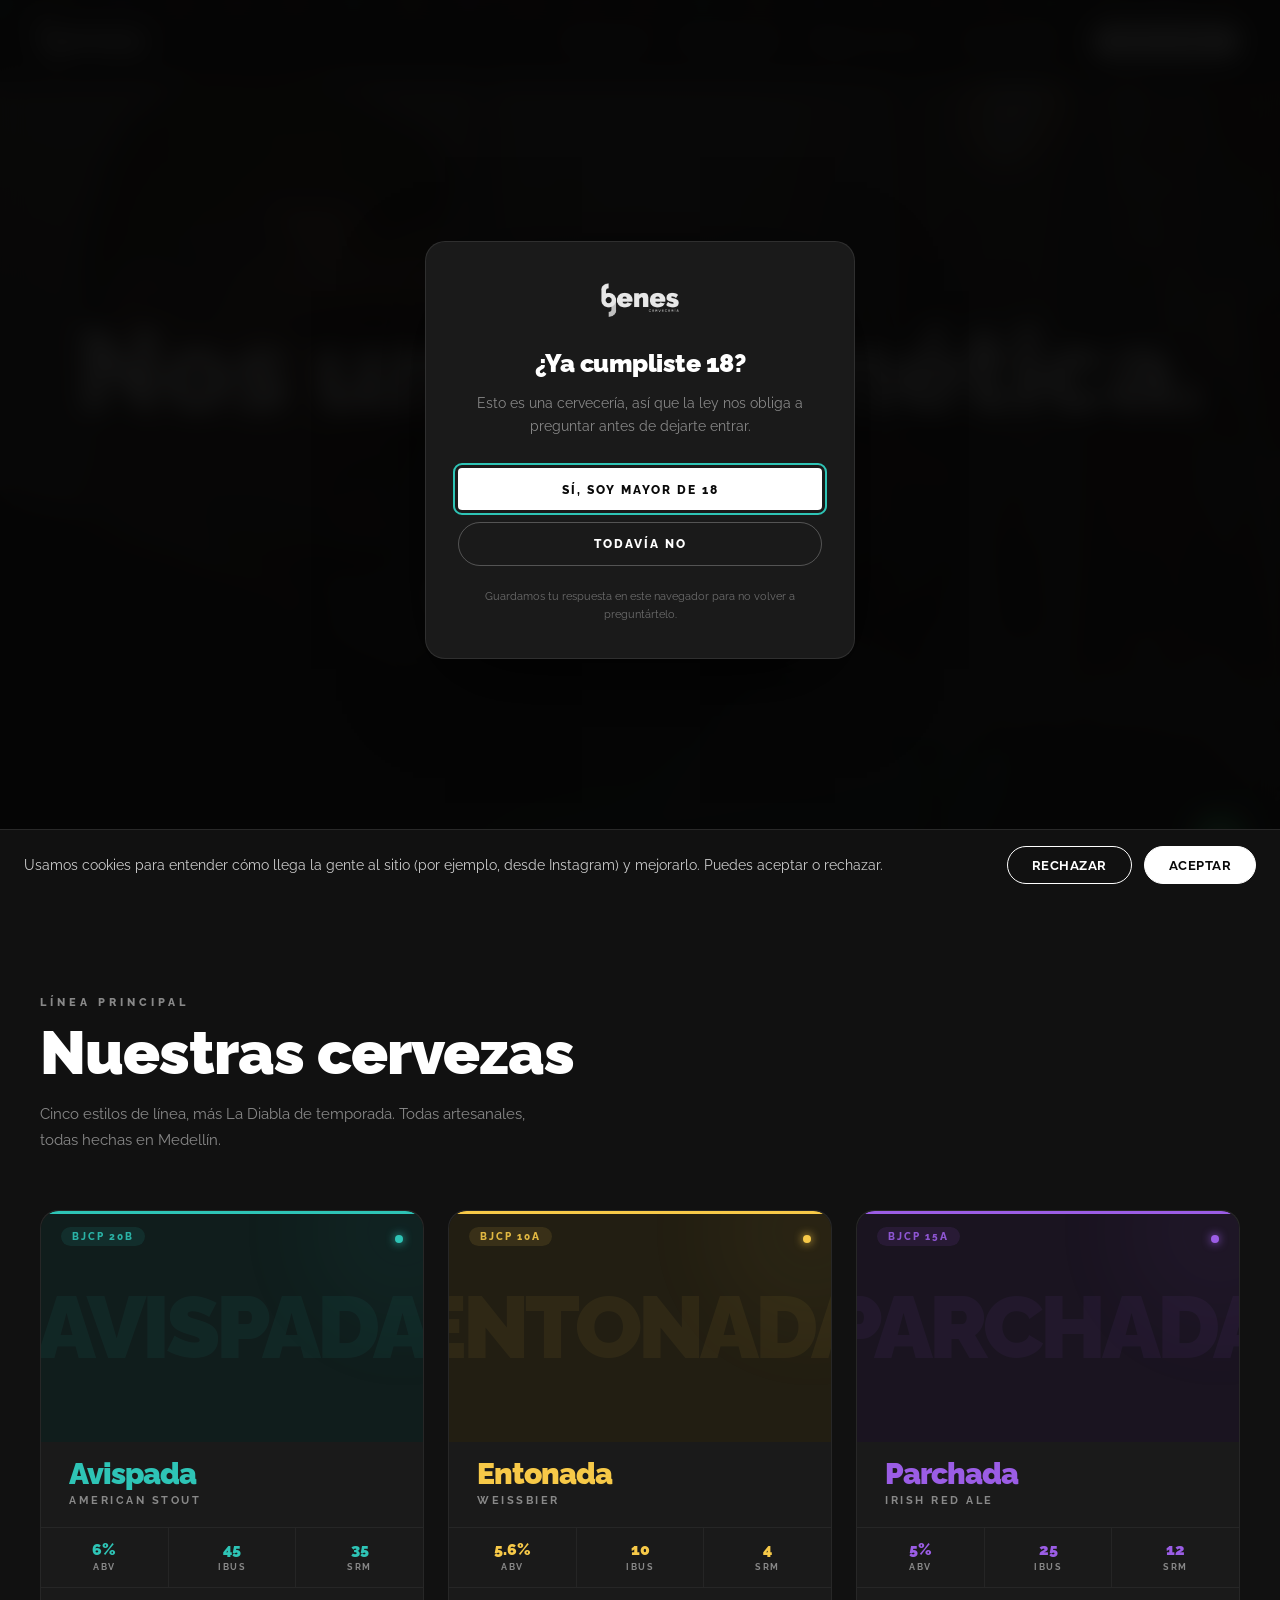
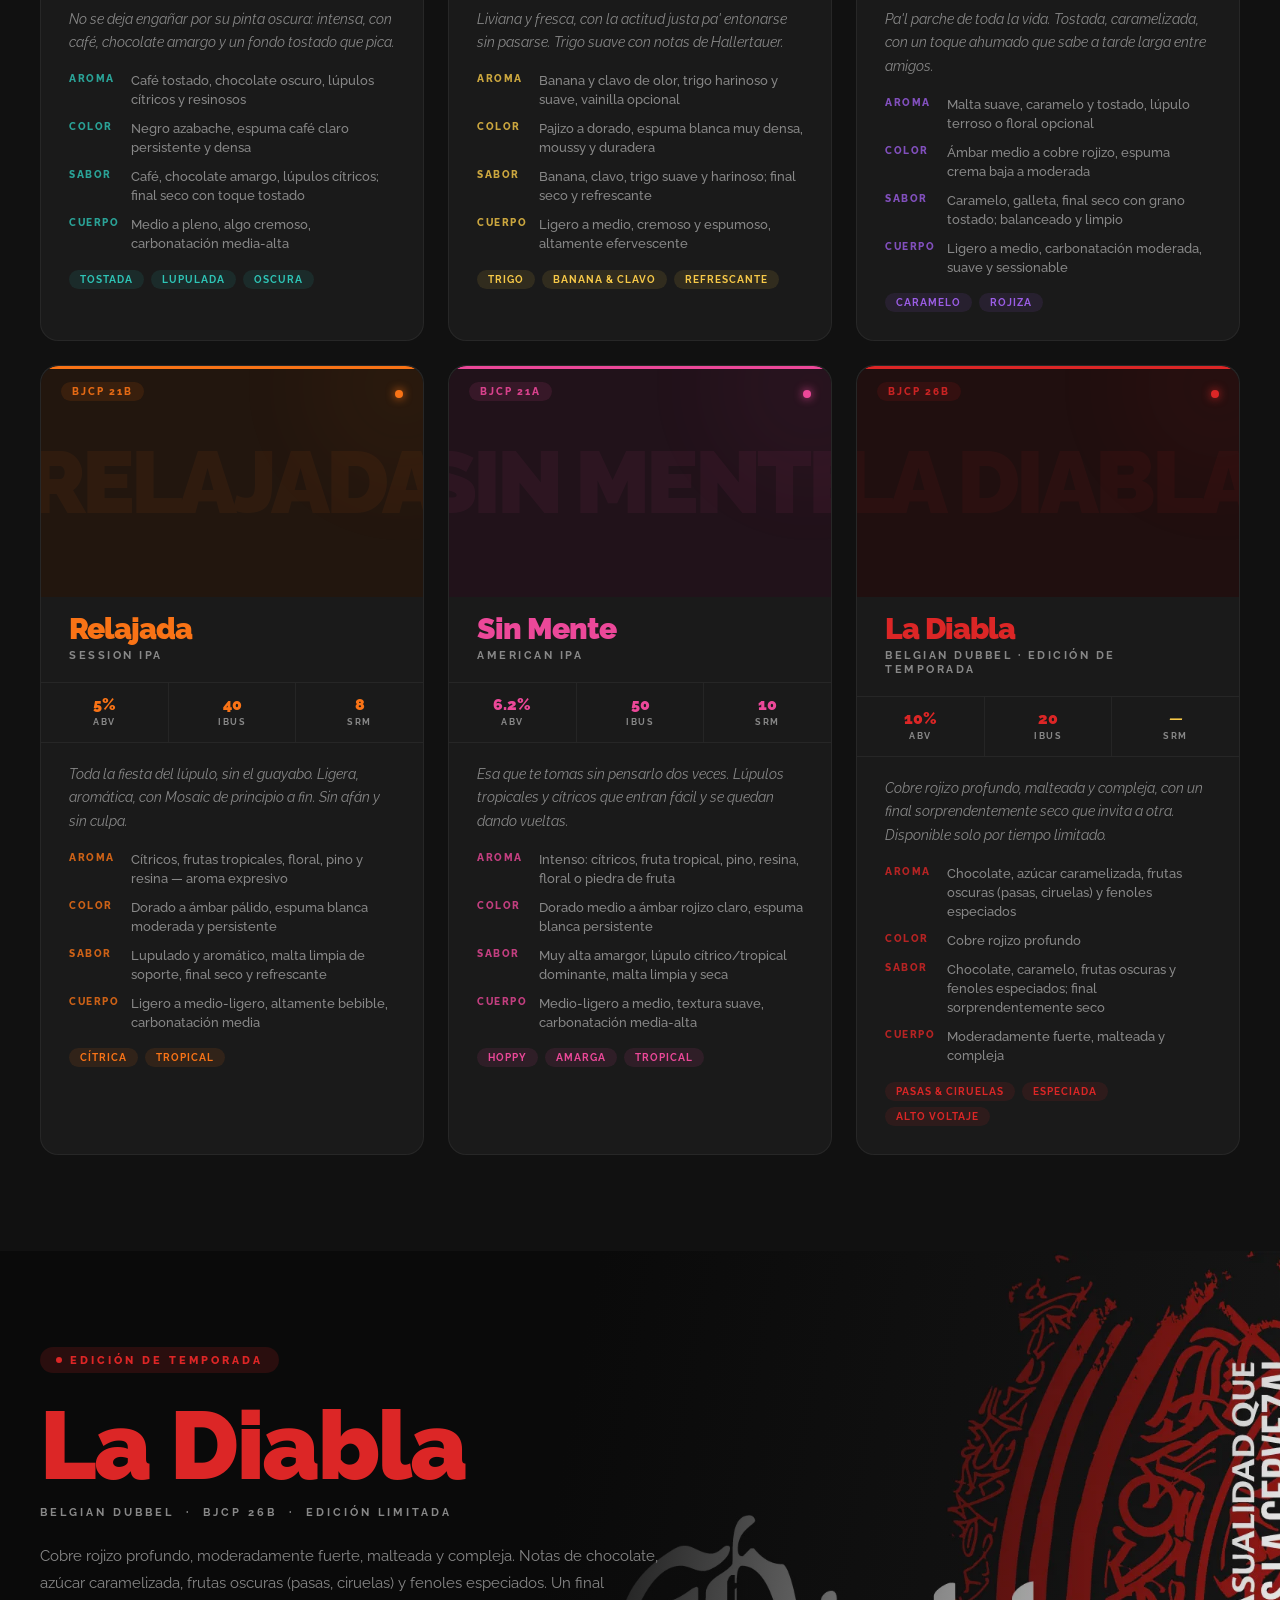
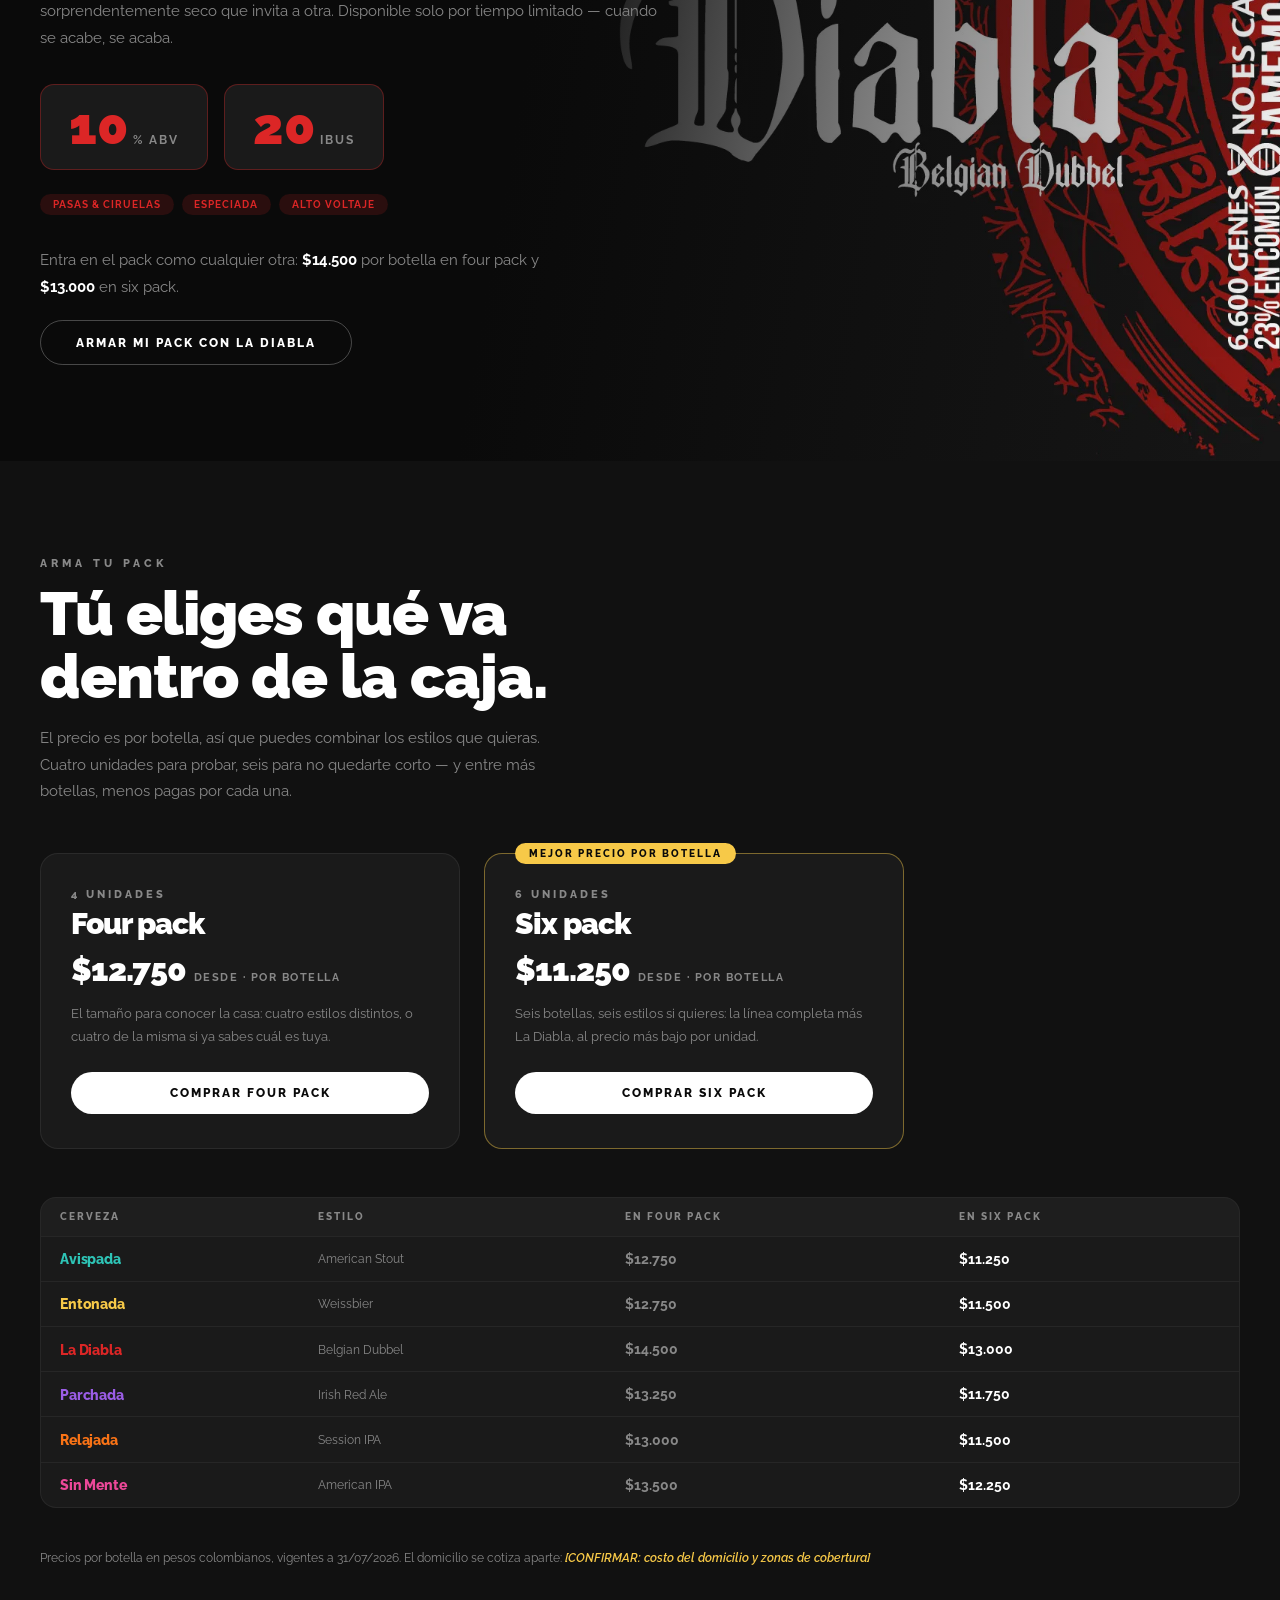
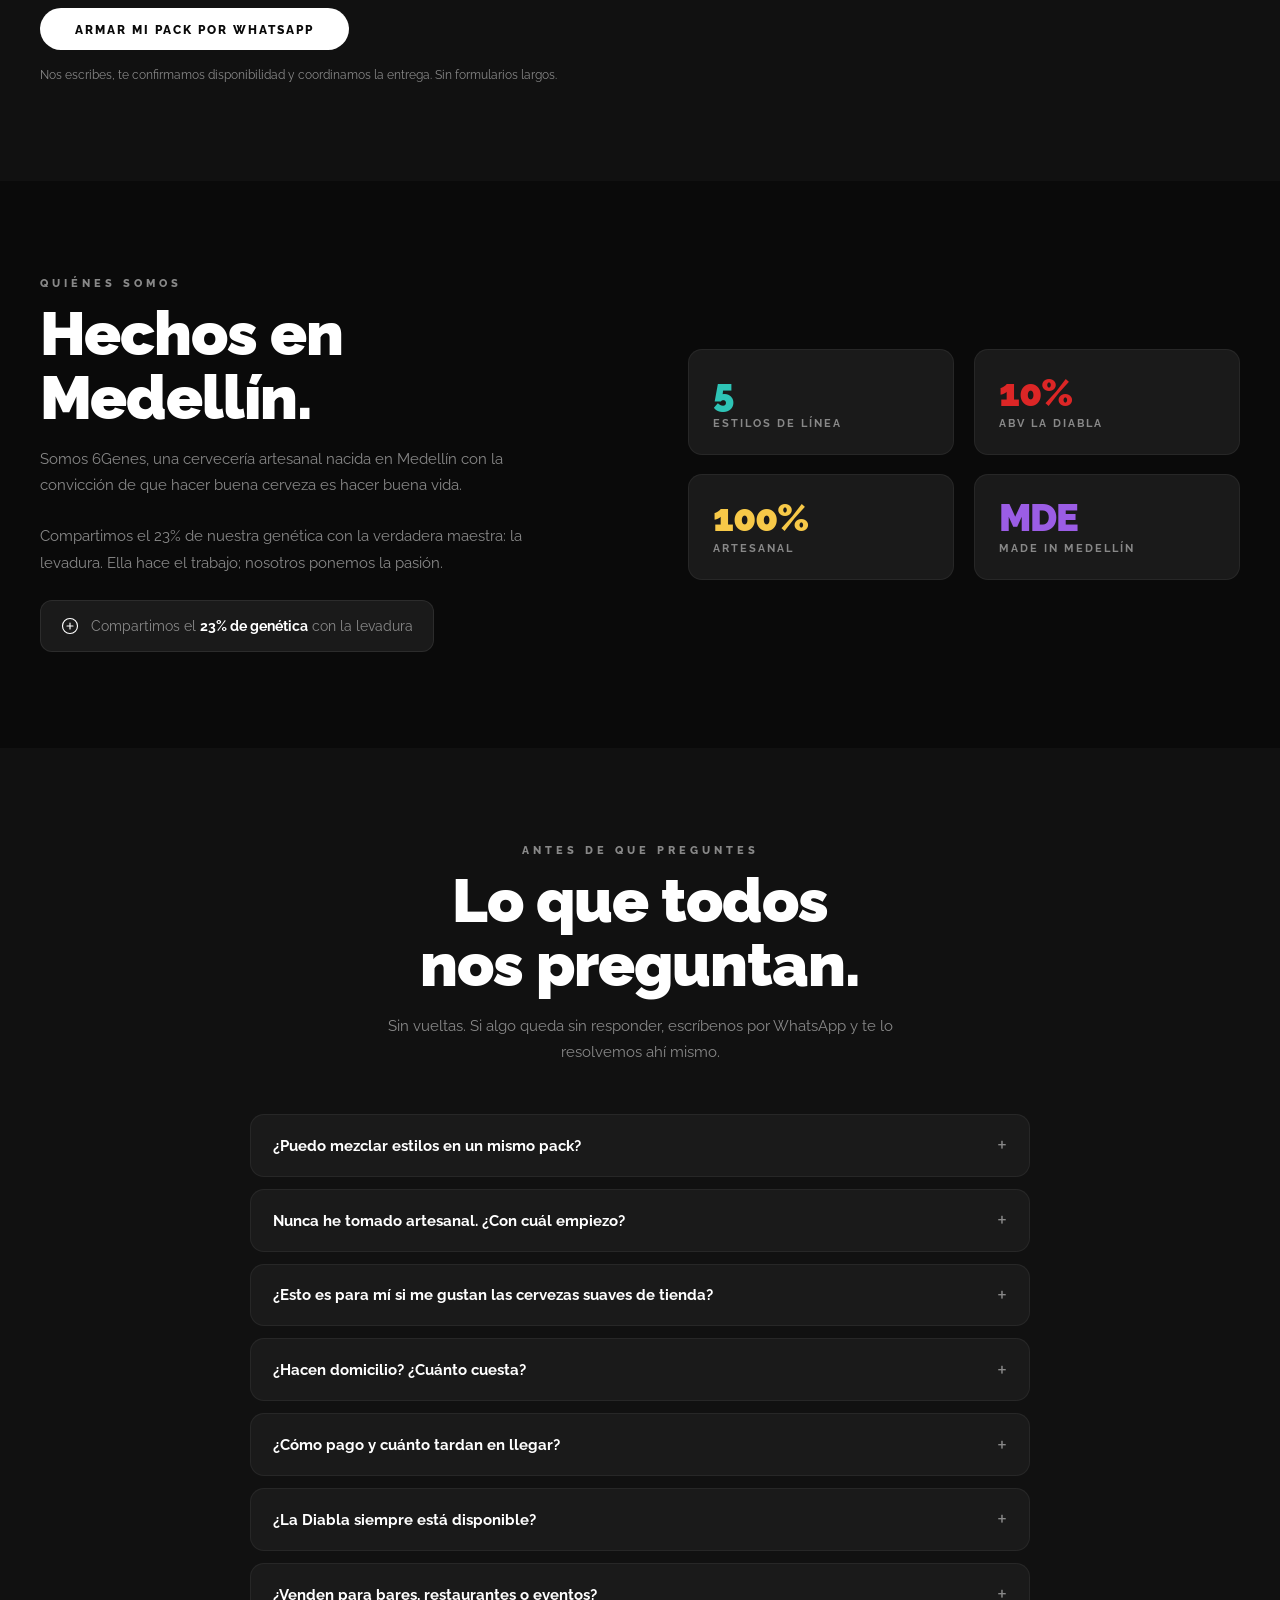
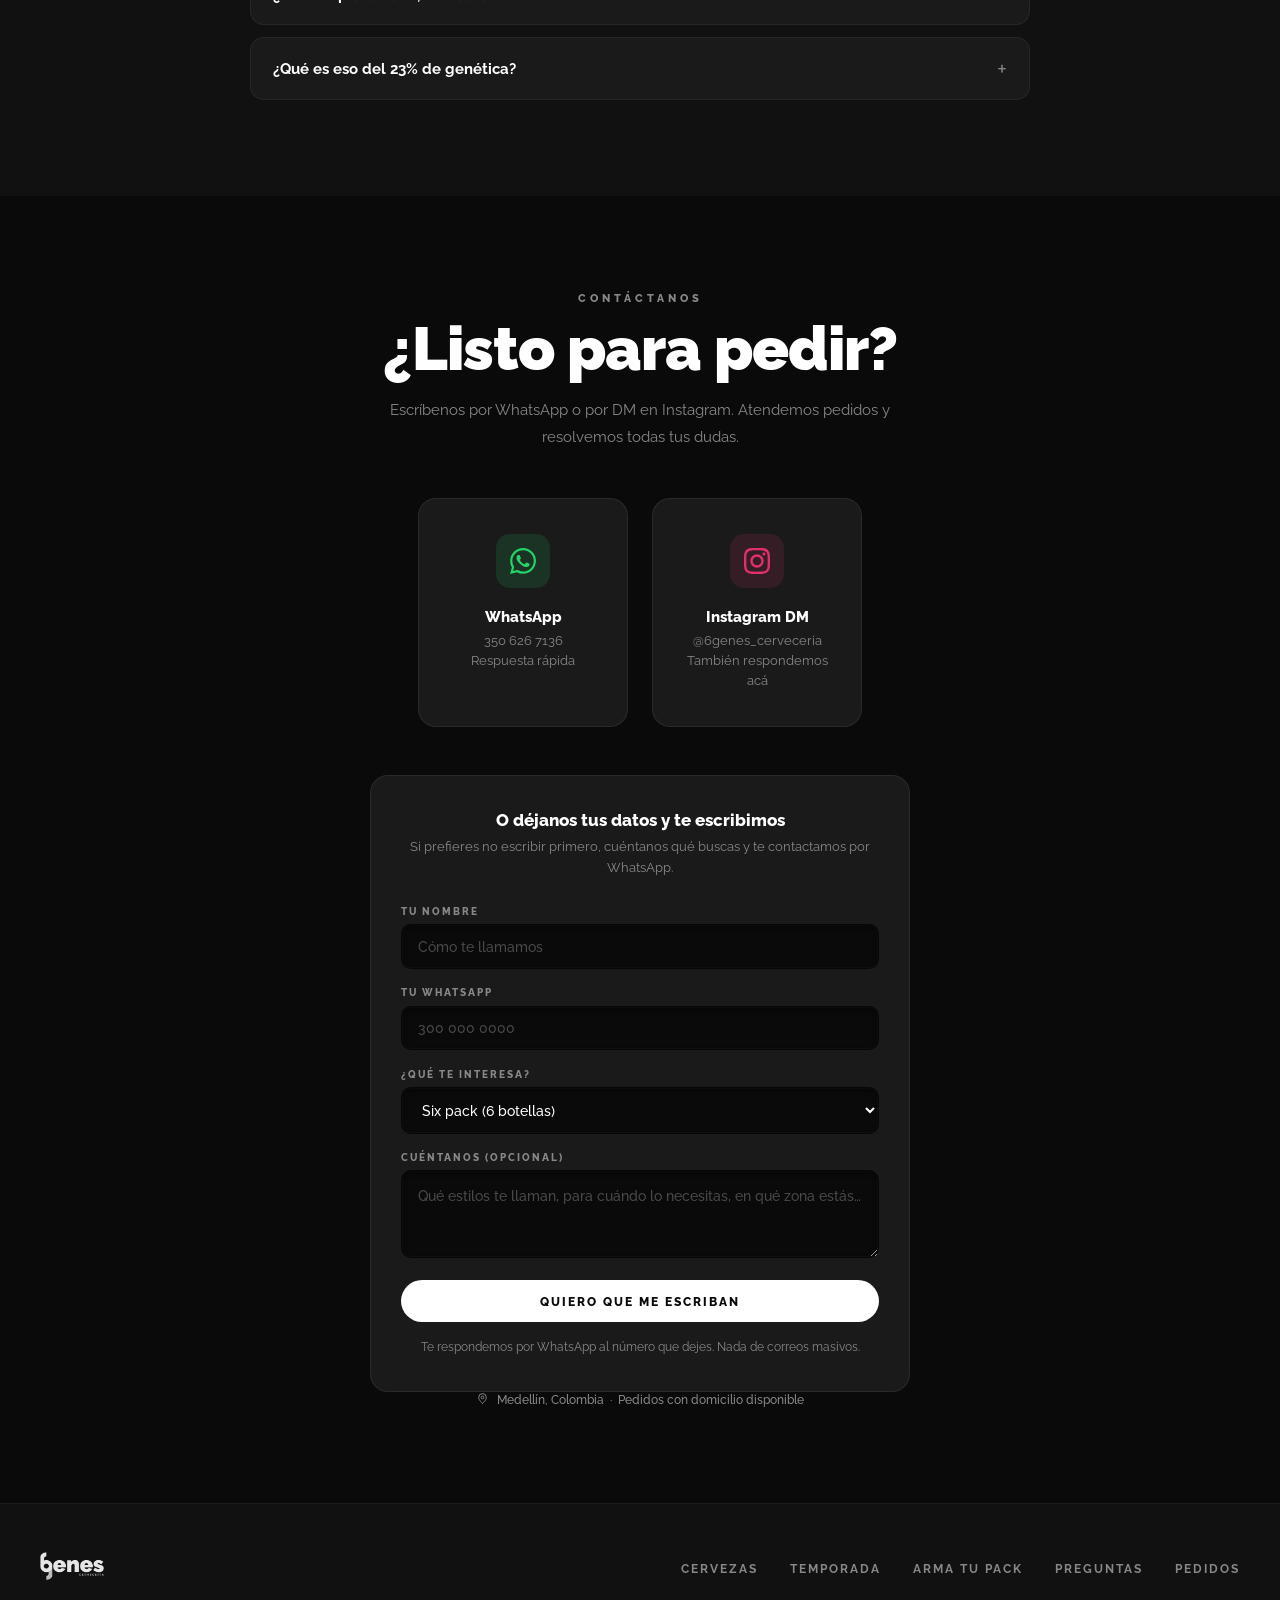
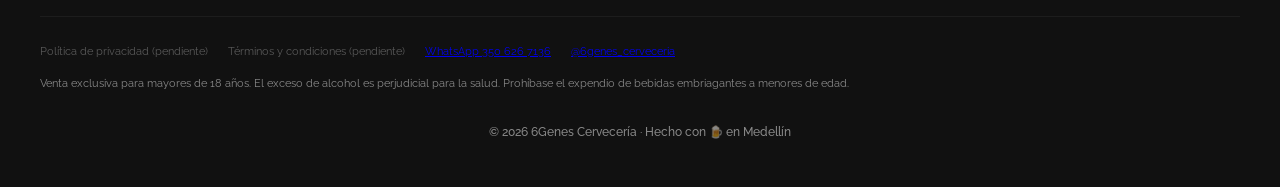
==== index.html @ d307a89d "gatea GA4 detras de banner de consentimiento" ====
<!DOCTYPE html>
<html lang="es">
<head>
  <meta charset="UTF-8">
  <meta name="viewport" content="width=device-width, initial-scale=1.0">

  <title>6Genes Cervecería Artesanal | Arma tu pack · Medellín</title>
  <meta name="description" content="Cerveza artesanal hecha en Medellín. Cinco estilos de línea más La Diabla de temporada. Arma tu four pack o six pack mezclando los estilos que quieras y pide por WhatsApp.">
  <link rel="canonical" href="https://6genes.com/">
  <meta property="og:type" content="website">
  <meta property="og:site_name" content="6Genes Cervecería">
  <meta property="og:title" content="6Genes Cervecería Artesanal · Medellín">
  <meta property="og:description" content="Cinco estilos de línea más La Diabla de temporada. Arma tu pack mezclando los estilos que quieras.">
  <meta property="og:url" content="https://6genes.com/">
  <meta property="og:image" content="https://6genes.com/og-image.jpg">
  <meta property="og:locale" content="es_CO">
  <meta name="twitter:card" content="summary_large_image">
  <meta name="theme-color" content="#0a0a0a">

  <link rel="icon" type="image/svg+xml" href="data:image/svg+xml;utf8,%3Csvg xmlns='http://www.w3.org/2000/svg' viewBox='0 0 123 283'%3E%3Cstyle%3Epath{fill:%230a0a0a}@media(prefers-color-scheme:dark){path{fill:%23fff}}%3C/style%3E%3Cg transform='translate(0.000000,283.000000) scale(0.100000,-0.100000)'%3E%3Cpath d='M545 2823 c-198 -27 -397 -145 -479 -285 -59 -100 -57 -84 -58 -688 0 -611 -1 -600 66 -726 80 -151 247 -275 414 -309 64 -13 227 -7 286 10 78 23 79 21 74 -132 -3 -115 -6 -133 -30 -175 -17 -31 -22 -50 -16 -56 7 -7 5 -10 -8 -8 -11 2 -35 -5 -54 -15 -19 -11 -44 -19 -55 -19 -68 -1 -65 9 -65 -216 0 -112 1 -204 3 -204 7 0 138 29 177 39 94 25 187 74 261 138 62 52 132 157 125 186 -2 9 0 15 5 12 4 -3 11 6 14 20 3 14 7 37 10 51 3 14 6 263 6 553 l1 528 -26 77 c-54 159 -161 283 -309 356 -92 45 -103 49 -202 59 -76 8 -225 -3 -255 -19 -40 -21 -42 -16 -38 138 3 141 4 151 29 188 29 43 91 80 152 89 l37 6 0 204 c0 227 6 208 -65 198z m165 -1174 c175 -79 211 -295 70 -422 -166 -149 -420 -31 -420 194 0 175 191 300 350 228z'/%3E%3C/g%3E%3C/svg%3E">
  <link rel="apple-touch-icon" sizes="180x180" href="assets/images/9f5eab2681d3.png">
  

  <link rel="preconnect" href="https://fonts.googleapis.com">
  <link rel="preconnect" href="https://fonts.gstatic.com" crossorigin>
  <link href="https://fonts.googleapis.com/css2?family=Raleway:wght@400..900&display=swap" rel="stylesheet">

  <link rel="stylesheet" href="css/styles.css">


  <!-- Decide antes de pintar si ya se verificó la edad, para que quien vuelve
       no vea el modal aparecer y desaparecer. -->
  <script>try{if(localStorage.getItem('6g_mayor_edad')==='si'){document.documentElement.className+=' verificado';}}catch(e){}</script>
</head>
<body>

<!-- ── VERIFICACIÓN DE EDAD ──
     Obligatoria para pautar bebidas alcohólicas en Meta y Google, y coherente
     con la prohibición de venta a menores. La respuesta se guarda en este
     navegador para no repetir la pregunta en cada visita. -->
<div class="edad" id="edad" role="dialog" aria-modal="true" aria-labelledby="edad-titulo">
  <div class="edad-caja" id="edad-caja">
    <img src="assets/images/9906afafc72a.png" alt="6Genes Cervecería" width="501" height="220">

    <h2 class="edad-titulo" id="edad-titulo">¿Ya cumpliste 18?</h2>
    <p class="edad-texto">
      Esto es una cervecería, así que la ley nos obliga a preguntar antes de dejarte entrar.
    </p>

    <div class="edad-botones">
      <button type="button" class="btn btn-primary" id="edad-si">Sí, soy mayor de 18</button>
      <button type="button" class="btn btn-outline" id="edad-no">Todavía no</button>
    </div>

    <p class="edad-nota">Guardamos tu respuesta en este navegador para no volver a preguntártelo.</p>

    <div class="edad-rechazo">
      <strong>Gracias por la honestidad.</strong><br>
      Vuelve cuando cumplas los 18 — acá vamos a seguir haciendo cerveza.
    </div>
  </div>
</div>

<!-- ── NAV ── -->
<nav id="navbar">
  <a href="#hero" class="nav-logo">
    <img src="assets/images/c0fd54468c0f.png" alt="6Genes Cervecería" width="218" height="96">
  </a>
  <ul class="nav-links" id="nav-links">
    <li><a href="#cervezas">Cervezas</a></li>
    <li><a href="#temporada">Temporada</a></li>
    <li><a href="#pack">Arma tu pack</a></li>
    <li><a href="#faq">Preguntas</a></li>
    <li><a href="https://wa.me/573506267136?text=Hola%206Genes%2C%20quiero%20hacer%20un%20pedido" target="_blank" rel="noopener" class="nav-cta" data-cta="nav">Pedir ahora</a></li>
  </ul>
  <button class="hamburger" id="hamburger" aria-label="Menú">
    <span></span><span></span><span></span>
  </button>
</nav>

<!-- ── HERO ── -->
<section id="hero" data-seccion="hero">
  <div class="hero-bg" aria-hidden="true">
    <div class="hero-bg-slide foto1 active"></div>
    <div class="hero-bg-slide foto2"></div>
    <div class="hero-bg-slide foto3"></div>
  </div>

  <div class="lights-strip" id="lights"></div>

  <p class="hero-kicker">Made in Medellín &nbsp;·&nbsp; Cerveza Artesanal</p>

  <h1 class="hero-headline">Nos une la genética.</h1>

  <p class="hero-sub">
    Compartimos el <strong>23% de genética</strong> con la maestra cervecera: la levadura.
    Cinco estilos de línea, una de temporada, y un pack que armas tú mezclando los que quieras.
  </p>

  <div class="hero-actions">
    <a href="#cervezas" class="btn btn-primary" data-cta="hero_catalogo">Ver cervezas</a>
    <a href="#pedidos" class="btn btn-outline" data-cta="hero">Hacer un pedido</a>
  </div>

  <p class="hero-micro">Medellín · Domicilio disponible · Pedidos por WhatsApp</p>

  <div class="hero-scroll">
    <span>Scroll</span>
    <svg width="12" height="12" viewBox="0 0 12 12" fill="none">
      <path d="M6 1v10M1 6l5 5 5-5" stroke="currentColor" stroke-width="1.4" stroke-linecap="round"/>
    </svg>
  </div>
</section>

<!-- ── CERVEZAS ── -->
<section id="cervezas" data-seccion="cervezas">
  <div class="container">
    <div class="cervezas-head">
      <p class="label">Línea principal</p>
      <h2 class="title">Nuestras cervezas</h2>
      <p class="desc">Cinco estilos de línea, más La Diabla de temporada. Todas artesanales, todas hechas en Medellín.</p>
    </div>

    <div class="beers-grid">

      <!-- AVISPADA · American Stout BJCP 20B -->
      <div class="beer-card reveal" style="--accent: var(--avispada)">
        <div class="beer-visual">
          <div class="beer-visual-bg">Avispada</div>
          <img src="assets/images/a29c7788fdfa.webp" alt="Etiqueta de la cerveza Avispada" class="beer-label-img" width="600" height="337" loading="lazy" decoding="async">
          <div class="beer-visual-top">
            <span class="beer-bjcp">BJCP 20B</span>
            <div class="beer-dot"></div>
          </div>
        </div>
        <div class="beer-header">
          <div class="beer-name">Avispada</div>
          <div class="beer-style-name">American Stout</div>
        </div>
        <div class="beer-stats">
          <div class="beer-stat">
            <div class="stat-val">6%</div>
            <div class="stat-key">ABV</div>
          </div>
          <div class="beer-stat">
            <div class="stat-val">45</div>
            <div class="stat-key">IBUs</div>
          </div>
          <div class="beer-stat">
            <div class="stat-val">35</div>
            <div class="stat-key">SRM</div>
          </div>
        </div>
        <div class="beer-body">
          <p class="beer-impression">No se deja engañar por su pinta oscura: intensa, con café, chocolate amargo y un fondo tostado que pica.</p>
          <div class="beer-sensory">
            <div class="sensory-row">
              <span class="sensory-label">Aroma</span>
              <span class="sensory-value">Café tostado, chocolate oscuro, lúpulos cítricos y resinosos</span>
            </div>
            <div class="sensory-row">
              <span class="sensory-label">Color</span>
              <span class="sensory-value">Negro azabache, espuma café claro persistente y densa</span>
            </div>
            <div class="sensory-row">
              <span class="sensory-label">Sabor</span>
              <span class="sensory-value">Café, chocolate amargo, lúpulos cítricos; final seco con toque tostado</span>
            </div>
            <div class="sensory-row">
              <span class="sensory-label">Cuerpo</span>
              <span class="sensory-value">Medio a pleno, algo cremoso, carbonatación media-alta</span>
            </div>
          </div>
          <div class="beer-tags">
            <span class="tag">Tostada</span>
            <span class="tag">Lupulada</span>
            <span class="tag">Oscura</span>
          </div>
        </div>
      </div>

      <!-- ENTONADA · Weissbier BJCP 10A -->
      <div class="beer-card reveal" style="--accent: var(--entonada)">
        <div class="beer-visual">
          <div class="beer-visual-bg">Entonada</div>
          <img src="assets/images/66596d0e30d9.webp" alt="Etiqueta de la cerveza Entonada" class="beer-label-img" width="600" height="337" loading="lazy" decoding="async">
          <div class="beer-visual-top">
            <span class="beer-bjcp">BJCP 10A</span>
            <div class="beer-dot"></div>
          </div>
        </div>
        <div class="beer-header">
          <div class="beer-name">Entonada</div>
          <div class="beer-style-name">Weissbier</div>
        </div>
        <div class="beer-stats">
          <div class="beer-stat">
            <div class="stat-val">5.6%</div>
            <div class="stat-key">ABV</div>
          </div>
          <div class="beer-stat">
            <div class="stat-val">10</div>
            <div class="stat-key">IBUs</div>
          </div>
          <div class="beer-stat">
            <div class="stat-val">4</div>
            <div class="stat-key">SRM</div>
          </div>
        </div>
        <div class="beer-body">
          <p class="beer-impression">Liviana y fresca, con la actitud justa pa' entonarse sin pasarse. Trigo suave con notas de Hallertauer.</p>
          <div class="beer-sensory">
            <div class="sensory-row">
              <span class="sensory-label">Aroma</span>
              <span class="sensory-value">Banana y clavo de olor, trigo harinoso y suave, vainilla opcional</span>
            </div>
            <div class="sensory-row">
              <span class="sensory-label">Color</span>
              <span class="sensory-value">Pajizo a dorado, espuma blanca muy densa, moussy y duradera</span>
            </div>
            <div class="sensory-row">
              <span class="sensory-label">Sabor</span>
              <span class="sensory-value">Banana, clavo, trigo suave y harinoso; final seco y refrescante</span>
            </div>
            <div class="sensory-row">
              <span class="sensory-label">Cuerpo</span>
              <span class="sensory-value">Ligero a medio, cremoso y espumoso, altamente efervescente</span>
            </div>
          </div>
          <div class="beer-tags">
            <span class="tag">Trigo</span>
            <span class="tag">Banana &amp; Clavo</span>
            <span class="tag">Refrescante</span>
          </div>
        </div>
      </div>

      <!-- PARCHADA · Irish Red Ale BJCP 15A -->
      <div class="beer-card reveal" style="--accent: var(--parchada)">
        <div class="beer-visual">
          <div class="beer-visual-bg">Parchada</div>
          <img src="assets/images/f0d55a11cfbd.webp" alt="Etiqueta de la cerveza Parchada" class="beer-label-img" width="600" height="337" loading="lazy" decoding="async">
          <div class="beer-visual-top">
            <span class="beer-bjcp">BJCP 15A</span>
            <div class="beer-dot"></div>
          </div>
        </div>
        <div class="beer-header">
          <div class="beer-name">Parchada</div>
          <div class="beer-style-name">Irish Red Ale</div>
        </div>
        <div class="beer-stats">
          <div class="beer-stat">
            <div class="stat-val">5%</div>
            <div class="stat-key">ABV</div>
          </div>
          <div class="beer-stat">
            <div class="stat-val">25</div>
            <div class="stat-key">IBUs</div>
          </div>
          <div class="beer-stat">
            <div class="stat-val">12</div>
            <div class="stat-key">SRM</div>
          </div>
        </div>
        <div class="beer-body">
          <p class="beer-impression">Pa'l parche de toda la vida. Tostada, caramelizada, con un toque ahumado que sabe a tarde larga entre amigos.</p>
          <div class="beer-sensory">
            <div class="sensory-row">
              <span class="sensory-label">Aroma</span>
              <span class="sensory-value">Malta suave, caramelo y tostado, lúpulo terroso o floral opcional</span>
            </div>
            <div class="sensory-row">
              <span class="sensory-label">Color</span>
              <span class="sensory-value">Ámbar medio a cobre rojizo, espuma crema baja a moderada</span>
            </div>
            <div class="sensory-row">
              <span class="sensory-label">Sabor</span>
              <span class="sensory-value">Caramelo, galleta, final seco con grano tostado; balanceado y limpio</span>
            </div>
            <div class="sensory-row">
              <span class="sensory-label">Cuerpo</span>
              <span class="sensory-value">Ligero a medio, carbonatación moderada, suave y sessionable</span>
            </div>
          </div>
          <div class="beer-tags">
            <span class="tag">Caramelo</span>
            <span class="tag">Rojiza</span>
          </div>
        </div>
      </div>

      <!-- RELAJADA · Session IPA BJCP 21B -->
      <div class="beer-card reveal" style="--accent: var(--relajada)">
        <div class="beer-visual">
          <div class="beer-visual-bg">Relajada</div>
          <img src="assets/images/3def26b8ad37.webp" alt="Etiqueta de la cerveza Relajada" class="beer-label-img" width="600" height="337" loading="lazy" decoding="async">
          <div class="beer-visual-top">
            <span class="beer-bjcp">BJCP 21B</span>
            <div class="beer-dot"></div>
          </div>
        </div>
        <div class="beer-header">
          <div class="beer-name">Relajada</div>
          <div class="beer-style-name">Session IPA</div>
        </div>
        <div class="beer-stats">
          <div class="beer-stat">
            <div class="stat-val">5%</div>
            <div class="stat-key">ABV</div>
          </div>
          <div class="beer-stat">
            <div class="stat-val">40</div>
            <div class="stat-key">IBUs</div>
          </div>
          <div class="beer-stat">
            <div class="stat-val">8</div>
            <div class="stat-key">SRM</div>
          </div>
        </div>
        <div class="beer-body">
          <p class="beer-impression">Toda la fiesta del lúpulo, sin el guayabo. Ligera, aromática, con Mosaic de principio a fin. Sin afán y sin culpa.</p>
          <div class="beer-sensory">
            <div class="sensory-row">
              <span class="sensory-label">Aroma</span>
              <span class="sensory-value">Cítricos, frutas tropicales, floral, pino y resina — aroma expresivo</span>
            </div>
            <div class="sensory-row">
              <span class="sensory-label">Color</span>
              <span class="sensory-value">Dorado a ámbar pálido, espuma blanca moderada y persistente</span>
            </div>
            <div class="sensory-row">
              <span class="sensory-label">Sabor</span>
              <span class="sensory-value">Lupulado y aromático, malta limpia de soporte, final seco y refrescante</span>
            </div>
            <div class="sensory-row">
              <span class="sensory-label">Cuerpo</span>
              <span class="sensory-value">Ligero a medio-ligero, altamente bebible, carbonatación media</span>
            </div>
          </div>
          <div class="beer-tags">
            <span class="tag">Cítrica</span>
            <span class="tag">Tropical</span>
          </div>
        </div>
      </div>

      <!-- SIN MENTE · American IPA BJCP 21A -->
      <div class="beer-card reveal" style="--accent: var(--sinmente)">
        <div class="beer-visual">
          <div class="beer-visual-bg">Sin Mente</div>
          <img src="assets/images/270fa2110d49.webp" alt="Etiqueta de la cerveza Sin Mente" class="beer-label-img" width="600" height="337" loading="lazy" decoding="async">
          <div class="beer-visual-top">
            <span class="beer-bjcp">BJCP 21A</span>
            <div class="beer-dot"></div>
          </div>
        </div>
        <div class="beer-header">
          <div class="beer-name">Sin Mente</div>
          <div class="beer-style-name">American IPA</div>
        </div>
        <div class="beer-stats">
          <div class="beer-stat">
            <div class="stat-val">6.2%</div>
            <div class="stat-key">ABV</div>
          </div>
          <div class="beer-stat">
            <div class="stat-val">50</div>
            <div class="stat-key">IBUs</div>
          </div>
          <div class="beer-stat">
            <div class="stat-val">10</div>
            <div class="stat-key">SRM</div>
          </div>
        </div>
        <div class="beer-body">
          <p class="beer-impression">Esa que te tomas sin pensarlo dos veces. Lúpulos tropicales y cítricos que entran fácil y se quedan dando vueltas.</p>
          <div class="beer-sensory">
            <div class="sensory-row">
              <span class="sensory-label">Aroma</span>
              <span class="sensory-value">Intenso: cítricos, fruta tropical, pino, resina, floral o piedra de fruta</span>
            </div>
            <div class="sensory-row">
              <span class="sensory-label">Color</span>
              <span class="sensory-value">Dorado medio a ámbar rojizo claro, espuma blanca persistente</span>
            </div>
            <div class="sensory-row">
              <span class="sensory-label">Sabor</span>
              <span class="sensory-value">Muy alta amargor, lúpulo cítrico/tropical dominante, malta limpia y seca</span>
            </div>
            <div class="sensory-row">
              <span class="sensory-label">Cuerpo</span>
              <span class="sensory-value">Medio-ligero a medio, textura suave, carbonatación media-alta</span>
            </div>
          </div>
          <div class="beer-tags">
            <span class="tag">Hoppy</span>
            <span class="tag">Amarga</span>
            <span class="tag">Tropical</span>
          </div>
        </div>
      </div>

      <!-- LA DIABLA · Belgian Dubbel BJCP 26B · edición de temporada -->
      <div class="beer-card reveal" style="--accent: var(--diabla)">
        <div class="beer-visual">
          <div class="beer-visual-bg">La Diabla</div>
          <img src="assets/images/3b9df64f8230.webp" alt="Etiqueta de la cerveza La Diabla" class="beer-label-img" width="600" height="337" loading="lazy" decoding="async">
          <div class="beer-visual-top">
            <span class="beer-bjcp">BJCP 26B</span>
            <div class="beer-dot"></div>
          </div>
        </div>
        <div class="beer-header">
          <div class="beer-name">La Diabla</div>
          <div class="beer-style-name">Belgian Dubbel · Edición de temporada</div>
        </div>
        <div class="beer-stats">
          <div class="beer-stat">
            <div class="stat-val">10%</div>
            <div class="stat-key">ABV</div>
          </div>
          <div class="beer-stat">
            <div class="stat-val">20</div>
            <div class="stat-key">IBUs</div>
          </div>
          <div class="beer-stat">
            <div class="stat-val pendiente" title="Pendiente de confirmar">—</div>
            <div class="stat-key">SRM</div>
          </div>
        </div>
        <div class="beer-body">
          <p class="beer-impression">Cobre rojizo profundo, malteada y compleja, con un final sorprendentemente seco que invita a otra. Disponible solo por tiempo limitado.</p>
          <div class="beer-sensory">
            <div class="sensory-row">
              <span class="sensory-label">Aroma</span>
              <span class="sensory-value">Chocolate, azúcar caramelizada, frutas oscuras (pasas, ciruelas) y fenoles especiados</span>
            </div>
            <div class="sensory-row">
              <span class="sensory-label">Color</span>
              <span class="sensory-value">Cobre rojizo profundo</span>
            </div>
            <div class="sensory-row">
              <span class="sensory-label">Sabor</span>
              <span class="sensory-value">Chocolate, caramelo, frutas oscuras y fenoles especiados; final sorprendentemente seco</span>
            </div>
            <div class="sensory-row">
              <span class="sensory-label">Cuerpo</span>
              <span class="sensory-value">Moderadamente fuerte, malteada y compleja</span>
            </div>
          </div>
          <div class="beer-tags">
            <span class="tag">Pasas &amp; Ciruelas</span>
            <span class="tag">Especiada</span>
            <span class="tag">Alto voltaje</span>
          </div>
        </div>
      </div>

    </div>
  </div>
</section>

<!-- ── TEMPORADA ──
     La etiqueta de La Diabla es el fondo de toda la sección (no una imagen
     aparte al lado del texto): el degradado en #temporada::before la funde
     con el texto para que se lean como una sola pieza. -->
<section id="temporada" data-seccion="temporada">
  <div class="container">
    <div class="temporada-content reveal">
      <div class="season-badge">Edición de temporada</div>
      <h2 class="season-title">La Diabla</h2>
      <p class="season-style">Belgian Dubbel &nbsp;·&nbsp; BJCP 26B &nbsp;·&nbsp; Edición limitada</p>
      <p class="season-desc">
        Cobre rojizo profundo, moderadamente fuerte, malteada y compleja. Notas de chocolate, azúcar caramelizada, frutas oscuras (pasas, ciruelas) y fenoles especiados. Un final sorprendentemente seco que invita a otra. Disponible solo por tiempo limitado — cuando se acabe, se acaba.
      </p>
      <div style="display:flex; gap:1rem; flex-wrap:wrap; margin-bottom:1.5rem;">
        <div class="abv-chip">
          <span class="abv-num" data-count="10">0</span>
          <span class="abv-unit">% ABV</span>
        </div>
        <div class="abv-chip">
          <span class="abv-num" data-count="20">0</span>
          <span class="abv-unit">IBUs</span>
        </div>
      </div>
      <div style="display:flex; gap:.5rem; flex-wrap:wrap;">
        <span style="font-size:.65rem;font-weight:700;letter-spacing:1px;text-transform:uppercase;padding:.3rem .8rem;border-radius:999px;background:color-mix(in srgb, var(--diabla) 15%, transparent);color:var(--diabla);">Pasas &amp; Ciruelas</span>
        <span style="font-size:.65rem;font-weight:700;letter-spacing:1px;text-transform:uppercase;padding:.3rem .8rem;border-radius:999px;background:color-mix(in srgb, var(--diabla) 15%, transparent);color:var(--diabla);">Especiada</span>
        <span style="font-size:.65rem;font-weight:700;letter-spacing:1px;text-transform:uppercase;padding:.3rem .8rem;border-radius:999px;background:color-mix(in srgb, var(--diabla) 15%, transparent);color:var(--diabla);">Alto voltaje</span>
      </div>

      <p class="desc" style="margin-top:2rem;">
        Entra en el pack como cualquier otra: <strong style="color:var(--text)">$14.500</strong> por botella
        en four pack y <strong style="color:var(--text)">$13.000</strong> en six pack.
      </p>

      <a href="#pack" class="btn btn-outline" style="margin-top:1.25rem;" data-cta="temporada">Armar mi pack con La Diabla</a>
    </div>
  </div>
</section>

<!-- ── ARMA TU PACK (LA OFERTA) ──
     Precios tomados de la carta de presentación del cliente, redondeados hacia
     arriba al múltiplo de $250 más cercano (vigentes a 31/07/2026).
     Al actualizarlos hay que tocar tres lugares: los "desde" de las dos tarjetas,
     la tabla, y la fecha del pie de tabla. -->
<section id="pack" data-seccion="pack">
  <div class="container">

    <div class="pack-head">
      <p class="label">Arma tu pack</p>
      <h2 class="title">Tú eliges qué va<br>dentro de la caja.</h2>
      <p class="desc">
        El precio es por botella, así que puedes combinar los estilos que quieras.
        Cuatro unidades para probar, seis para no quedarte corto — y entre más botellas,
        menos pagas por cada una.
      </p>
    </div>

    <div class="pack-cards">
      <div class="pack-card reveal">
        <p class="pack-qty">4 unidades</p>
        <h3 class="pack-name">Four pack</h3>
        <div class="pack-price">
          <span class="pack-price-num">$12.750</span>
          <span class="pack-price-unit">desde · por botella</span>
        </div>
        <p class="pack-note">
          El tamaño para conocer la casa: cuatro estilos distintos, o cuatro de la misma
          si ya sabes cuál es tuya.
        </p>
        <a href="https://wa.me/573506267136?text=Hola%206Genes%2C%20quiero%20comprar%20un%20four%20pack%20(4%20botellas)"
           class="btn btn-primary pack-buy" target="_blank" rel="noopener" data-cta="pack_four">Comprar four pack</a>
      </div>

      <div class="pack-card destacada reveal">
        <span class="pack-badge">Mejor precio por botella</span>
        <p class="pack-qty">6 unidades</p>
        <h3 class="pack-name">Six pack</h3>
        <div class="pack-price">
          <span class="pack-price-num">$11.250</span>
          <span class="pack-price-unit">desde · por botella</span>
        </div>
        <p class="pack-note">
          Seis botellas, seis estilos si quieres: la línea completa más La Diabla,
          al precio más bajo por unidad.
        </p>
        <a href="https://wa.me/573506267136?text=Hola%206Genes%2C%20quiero%20comprar%20un%20six%20pack%20(6%20botellas)"
           class="btn btn-primary pack-buy" target="_blank" rel="noopener" data-cta="pack_six">Comprar six pack</a>
      </div>
    </div>

    <div class="tabla-scroll reveal">
      <table class="precios">
        <thead>
          <tr>
            <th scope="col">Cerveza</th>
            <th scope="col">Estilo</th>
            <th scope="col">En four pack</th>
            <th scope="col">En six pack</th>
          </tr>
        </thead>
        <tbody>
          <tr style="--fila: var(--avispada)">
            <td class="p-cerveza">Avispada</td>
            <td class="p-estilo">American Stout</td>
            <td class="p-precio">$12.750</td>
            <td class="p-precio destacado">$11.250</td>
          </tr>
          <tr style="--fila: var(--entonada)">
            <td class="p-cerveza">Entonada</td>
            <td class="p-estilo">Weissbier</td>
            <td class="p-precio">$12.750</td>
            <td class="p-precio destacado">$11.500</td>
          </tr>
          <tr style="--fila: var(--diabla)">
            <td class="p-cerveza">La Diabla</td>
            <td class="p-estilo">Belgian Dubbel</td>
            <td class="p-precio">$14.500</td>
            <td class="p-precio destacado">$13.000</td>
          </tr>
          <tr style="--fila: var(--parchada)">
            <td class="p-cerveza">Parchada</td>
            <td class="p-estilo">Irish Red Ale</td>
            <td class="p-precio">$13.250</td>
            <td class="p-precio destacado">$11.750</td>
          </tr>
          <tr style="--fila: var(--relajada)">
            <td class="p-cerveza">Relajada</td>
            <td class="p-estilo">Session IPA</td>
            <td class="p-precio">$13.000</td>
            <td class="p-precio destacado">$11.500</td>
          </tr>
          <tr style="--fila: var(--sinmente)">
            <td class="p-cerveza">Sin Mente</td>
            <td class="p-estilo">American IPA</td>
            <td class="p-precio">$13.500</td>
            <td class="p-precio destacado">$12.250</td>
          </tr>
        </tbody>
      </table>
    </div>

    <p class="precios-nota">
      Precios por botella en pesos colombianos, vigentes a 31/07/2026.
      El domicilio se cotiza aparte: <span class="pendiente">[CONFIRMAR: costo del domicilio y zonas de cobertura]</span>
    </p>

    <div class="pack-cta">
      <a href="https://wa.me/573506267136?text=Hola%206Genes%2C%20quiero%20armar%20un%20pack"
         class="btn btn-primary" target="_blank" rel="noopener" data-cta="oferta">Armar mi pack por WhatsApp</a>
      <p class="form-nota" style="text-align:left; margin-top:1rem;">
        Nos escribes, te confirmamos disponibilidad y coordinamos la entrega. Sin formularios largos.
      </p>
    </div>

  </div>
</section>

<!-- ── NOSOTROS ── -->
<section id="nosotros" data-seccion="nosotros">
  <div class="container">
    <div class="nosotros-grid">

      <div class="nosotros-text reveal">
        <p class="label">Quiénes somos</p>
        <h2 class="title">Hechos en<br>Medellín.</h2>
        <p class="desc">Somos 6Genes, una cervecería artesanal nacida en Medellín con la convicción de que hacer buena cerveza es hacer buena vida.</p>
        <p class="desc">Compartimos el 23% de nuestra genética con la verdadera maestra: la levadura. Ella hace el trabajo; nosotros ponemos la pasión.</p>
        <div class="dna-pill">
          <svg width="18" height="18" fill="none" viewBox="0 0 24 24" stroke="white" stroke-width="1.5"><path stroke-linecap="round" d="M12 2C6.48 2 2 6.48 2 12s4.48 10 10 10 10-4.48 10-10S17.52 2 12 2z"/><path stroke-linecap="round" d="M12 8v8M8 12h8"/></svg>
          <span>Compartimos el <strong>23% de genética</strong> con la levadura</span>
        </div>
      </div>

      <div class="stats-grid reveal">
        <div class="stat">
          <div class="stat-num" style="color:var(--avispada)" data-count="5" data-suffix="">0</div>
          <div class="stat-lbl">Estilos de línea</div>
        </div>
        <div class="stat">
          <div class="stat-num" style="color:var(--diabla)" data-count="10" data-suffix="%">0%</div>
          <div class="stat-lbl">ABV La Diabla</div>
        </div>
        <div class="stat">
          <div class="stat-num" style="color:var(--entonada)" data-count="100" data-suffix="%">0%</div>
          <div class="stat-lbl">Artesanal</div>
        </div>
        <div class="stat">
          <div class="stat-num" style="color:var(--parchada)">MDE</div>
          <div class="stat-lbl">Made in Medellín</div>
        </div>
      </div>

    </div>
  </div>
</section>

<!-- ── PREGUNTAS / OBJECIONES ──
     Las respuestas marcadas con [CONFIRMAR] son las únicas que no salen de la
     información entregada por el cliente. Hay que completarlas antes de publicar:
     una respuesta a medias frena más pedidos que una pregunta que no está. -->
<section id="faq" data-seccion="faq">
  <div class="container">

    <div class="faq-head">
      <p class="label">Antes de que preguntes</p>
      <h2 class="title">Lo que todos<br>nos preguntan.</h2>
      <p class="desc">Sin vueltas. Si algo queda sin responder, escríbenos por WhatsApp y te lo resolvemos ahí mismo.</p>
    </div>

    <div class="faq-list">

      <details class="faq-item reveal">
        <summary>¿Puedo mezclar estilos en un mismo pack?</summary>
        <div class="faq-body">
          Sí, y es la idea. El precio es <strong>por botella</strong>, no por pack cerrado: armas tu four pack
          o tu six pack combinando los estilos que quieras. Puedes llevarte seis distintas o seis de la misma.
        </div>
      </details>

      <details class="faq-item reveal">
        <summary>Nunca he tomado artesanal. ¿Con cuál empiezo?</summary>
        <div class="faq-body">
          Con <strong>Entonada</strong> (10 IBUs) o <strong>Parchada</strong> (25 IBUs): son las menos amargas de la casa.
          Deja <strong>Sin Mente</strong> (50 IBUs) y <strong>Avispada</strong> (45 IBUs) para cuando ya sepas
          que el lúpulo te gusta. Si prefieres, dinos qué tomas normalmente y te armamos el pack nosotros.
        </div>
      </details>

      <details class="faq-item reveal">
        <summary>¿Esto es para mí si me gustan las cervezas suaves de tienda?</summary>
        <div class="faq-body">
          Con franqueza: ninguna de las seis es una lager liviana y neutra. Todas tienen carácter marcado,
          y eso es a propósito. La que más se acerca a algo fácil de tomar es <strong>Entonada</strong>.
          Y si vas a manejar, <strong>La Diabla</strong> (10% ABV) no es tu cerveza de esta noche.
        </div>
      </details>

      <details class="faq-item reveal">
        <summary>¿Hacen domicilio? ¿Cuánto cuesta?</summary>
        <div class="faq-body">
          Sí, tenemos domicilio en Medellín.
          <span class="pendiente">[CONFIRMAR: zonas de cobertura, costo del domicilio y si hay pedido mínimo]</span>
        </div>
      </details>

      <details class="faq-item reveal">
        <summary>¿Cómo pago y cuánto tardan en llegar?</summary>
        <div class="faq-body">
          <span class="pendiente">[CONFIRMAR: medios de pago aceptados — efectivo, transferencia, Nequi, Daviplata, tarjeta]</span><br>
          <span class="pendiente">[CONFIRMAR: tiempo de entrega y horarios de atención]</span>
        </div>
      </details>

      <details class="faq-item reveal">
        <summary>¿La Diabla siempre está disponible?</summary>
        <div class="faq-body">
          Es una edición de temporada: cuando se acaba, se acaba. Si te interesa, pregúntanos por stock
          antes de armar el pack.
          <span class="pendiente">[CONFIRMAR: si hay disponibilidad ahora y hasta cuándo]</span>
        </div>
      </details>

      <details class="faq-item reveal">
        <summary>¿Venden para bares, restaurantes o eventos?</summary>
        <div class="faq-body">
          <span class="pendiente">[CONFIRMAR: si manejan venta por volumen, desde qué cantidad y si el precio cambia]</span>
        </div>
      </details>

      <details class="faq-item reveal">
        <summary>¿Qué es eso del 23% de genética?</summary>
        <div class="faq-body">
          Que compartimos cerca del <strong>23% de nuestra genética con la levadura</strong>, la que de verdad
          hace la cerveza. Nos pareció la mejor forma de decir que acá el trabajo lo hace la fermentación
          y nosotros ponemos la pasión y el criterio. De ahí el nombre.
        </div>
      </details>

    </div>
  </div>
</section>

<!-- ── PEDIDOS ── -->
<section id="pedidos" data-seccion="pedidos">
  <div class="pedidos-inner">
    <p class="label">Contáctanos</p>
    <h2 class="title">¿Listo para pedir?</h2>
    <p class="desc">Escríbenos por WhatsApp o por DM en Instagram. Atendemos pedidos y resolvemos todas tus dudas.</p>

    <div class="contact-row">
      <a href="https://wa.me/573506267136?text=Hola%206Genes%2C%20quiero%20hacer%20un%20pedido"
         target="_blank" rel="noopener" class="contact-card reveal" data-cta="final">
        <div class="contact-icon wa-icon">
          <svg viewBox="0 0 24 24" fill="#25D366"><path d="M17.472 14.382c-.297-.149-1.758-.867-2.03-.967-.273-.099-.471-.148-.67.15-.197.297-.767.966-.94 1.164-.173.199-.347.223-.644.075-.297-.15-1.255-.463-2.39-1.475-.883-.788-1.48-1.761-1.653-2.059-.173-.297-.018-.458.13-.606.134-.133.298-.347.446-.52.149-.174.198-.298.298-.497.099-.198.05-.371-.025-.52-.075-.149-.669-1.612-.916-2.207-.242-.579-.487-.5-.669-.51-.173-.008-.371-.01-.57-.01-.198 0-.52.074-.792.372-.272.297-1.04 1.016-1.04 2.479 0 1.462 1.065 2.875 1.213 3.074.149.198 2.096 3.2 5.077 4.487.709.306 1.262.489 1.694.625.712.227 1.36.195 1.871.118.571-.085 1.758-.719 2.006-1.413.248-.694.248-1.289.173-1.413-.074-.124-.272-.198-.57-.347m-5.421 7.403h-.004a9.87 9.87 0 01-5.031-1.378l-.361-.214-3.741.982.998-3.648-.235-.374a9.86 9.86 0 01-1.51-5.26c.001-5.45 4.436-9.884 9.888-9.884 2.64 0 5.122 1.03 6.988 2.898a9.825 9.825 0 012.893 6.994c-.003 5.45-4.437 9.884-9.885 9.884m8.413-18.297A11.815 11.815 0 0012.05 0C5.495 0 .16 5.335.157 11.892c0 2.096.547 4.142 1.588 5.945L.057 24l6.305-1.654a11.882 11.882 0 005.683 1.448h.005c6.554 0 11.89-5.335 11.893-11.893a11.821 11.821 0 00-3.48-8.413z"/></svg>
        </div>
        <h3>WhatsApp</h3>
        <p>350 626 7136<br>Respuesta rápida</p>
      </a>

      <a href="https://www.instagram.com/6genes_cerveceria/" target="_blank" rel="noopener" class="contact-card reveal" data-cta="final_instagram">
        <div class="contact-icon ig-icon">
          <svg viewBox="0 0 24 24" fill="#E1306C"><path d="M12 2.163c3.204 0 3.584.012 4.85.07 3.252.148 4.771 1.691 4.919 4.919.058 1.265.069 1.645.069 4.849 0 3.205-.012 3.584-.069 4.849-.149 3.225-1.664 4.771-4.919 4.919-1.266.058-1.644.07-4.85.07-3.204 0-3.584-.012-4.849-.07-3.26-.149-4.771-1.699-4.919-4.92-.058-1.265-.07-1.644-.07-4.849 0-3.204.013-3.583.07-4.849.149-3.227 1.664-4.771 4.919-4.919 1.266-.057 1.645-.069 4.849-.069zm0-2.163c-3.259 0-3.667.014-4.947.072-4.358.2-6.78 2.618-6.98 6.98-.059 1.281-.073 1.689-.073 4.948 0 3.259.014 3.668.072 4.948.2 4.358 2.618 6.78 6.98 6.98 1.281.058 1.689.072 4.948.072 3.259 0 3.668-.014 4.948-.072 4.354-.2 6.782-2.618 6.979-6.98.059-1.28.073-1.689.073-4.948 0-3.259-.014-3.667-.072-4.947-.196-4.354-2.617-6.78-6.979-6.98-1.281-.059-1.69-.073-4.949-.073zm0 5.838c-3.403 0-6.162 2.759-6.162 6.162s2.759 6.163 6.162 6.163 6.162-2.759 6.162-6.163c0-3.403-2.759-6.162-6.162-6.162zm0 10.162c-2.209 0-4-1.79-4-4 0-2.209 1.791-4 4-4s4 1.791 4 4c0 2.21-1.791 4-4 4zm6.406-11.845c-.796 0-1.441.645-1.441 1.44s.645 1.44 1.441 1.44c.795 0 1.439-.645 1.439-1.44s-.644-1.44-1.439-1.44z"/></svg>
        </div>
        <h3>Instagram DM</h3>
        <p>@6genes_cerveceria<br>También respondemos acá</p>
      </a>
    </div>

    <!-- ── FORMULARIO ──
         Hoy funciona SIN backend: al enviar, abre WhatsApp con el mensaje ya escrito
         y registra generate_lead. Cuando exista un endpoint (webhook, Apps Script,
         Formspree), poner la URL en ENDPOINT_FORMULARIO, en el bloque de
         JavaScript del final, y el formulario pasa a enviar por fetch. -->
    <div class="form-wrap reveal">
      <p class="form-title">O déjanos tus datos y te escribimos</p>
      <p class="form-sub">Si prefieres no escribir primero, cuéntanos qué buscas y te contactamos por WhatsApp.</p>

      <form id="form-pedido" novalidate>

        <div class="campo" id="campo-nombre">
          <label for="f-nombre">Tu nombre</label>
          <input type="text" id="f-nombre" name="nombre" placeholder="Cómo te llamamos" autocomplete="name">
          <span class="campo-error">Escribe tu nombre para saber con quién hablamos.</span>
        </div>

        <div class="campo" id="campo-whatsapp">
          <label for="f-whatsapp">Tu WhatsApp</label>
          <input type="tel" id="f-whatsapp" name="whatsapp" placeholder="300 000 0000" autocomplete="tel" inputmode="tel">
          <span class="campo-error">Necesitamos un número de al menos 7 dígitos para responderte.</span>
        </div>

        <div class="campo" id="campo-interes">
          <label for="f-interes">¿Qué te interesa?</label>
          <select id="f-interes" name="interes">
            <option value="six">Six pack (6 botellas)</option>
            <option value="four">Four pack (4 botellas)</option>
            <option value="recomendacion">Todavía no sé, quiero recomendación</option>
            <option value="volumen">Bar, restaurante o evento</option>
          </select>
        </div>

        <div class="campo">
          <label for="f-mensaje">Cuéntanos (opcional)</label>
          <textarea id="f-mensaje" name="mensaje" placeholder="Qué estilos te llaman, para cuándo lo necesitas, en qué zona estás…"></textarea>
        </div>

        <!-- honeypot antispam: si viene con texto, es un bot y se descarta en silencio -->
        <div class="form-oculto" aria-hidden="true">
          <label for="f-website">No llenar este campo</label>
          <input type="text" id="f-website" name="website" tabindex="-1" autocomplete="off">
        </div>

        <!-- atribución: se llenan al cargar la página, viajan con el lead -->
        <input type="hidden" name="utm_source" value="">
        <input type="hidden" name="utm_medium" value="">
        <input type="hidden" name="utm_campaign" value="">
        <input type="hidden" name="utm_content" value="">
        <input type="hidden" name="utm_term" value="">
        <input type="hidden" name="gclid" value="">
        <input type="hidden" name="fbclid" value="">
        <input type="hidden" name="referrer" value="">
        <input type="hidden" name="landing_path" value="">
        <input type="hidden" name="device" value="">
        <input type="hidden" name="first_seen" value="">

        <button type="submit" class="btn btn-primary btn-envio" id="btn-envio" data-cta="formulario">
          Quiero que me escriban
        </button>

        <p class="form-nota">Te respondemos por WhatsApp al número que dejes. Nada de correos masivos.</p>

        <div class="form-msg ok" id="form-ok" role="status"></div>
        <div class="form-msg fail" id="form-fail" role="alert">
          No pudimos enviar el formulario. Escríbenos directo por
          <a href="https://wa.me/573506267136" target="_blank" rel="noopener">WhatsApp al 350 626 7136</a>.
        </div>
      </form>
    </div>

    <p class="pedidos-note">
      <svg width="13" height="13" viewBox="0 0 24 24" fill="none" stroke="currentColor" stroke-width="1.8" aria-hidden="true" style="vertical-align:-1px;margin-right:.3rem">
        <path d="M12 21s7-5.2 7-11a7 7 0 1 0-14 0c0 5.8 7 11 7 11z" stroke-linecap="round" stroke-linejoin="round"/>
        <circle cx="12" cy="10" r="2.5"/>
      </svg>
      Medellín, Colombia &nbsp;·&nbsp; Pedidos con domicilio disponible
    </p>
  </div>
</section>

<!-- ── FOOTER ── -->
<footer>
  <div class="footer-inner">
    <a href="#hero">
      <img src="assets/images/c0fd54468c0f.png" alt="6Genes Cervecería" width="218" height="96" loading="lazy">
    </a>
    <ul class="footer-links">
      <li><a href="#cervezas">Cervezas</a></li>
      <li><a href="#temporada">Temporada</a></li>
      <li><a href="#pack">Arma tu pack</a></li>
      <li><a href="#faq">Preguntas</a></li>
      <li><a href="#pedidos">Pedidos</a></li>
    </ul>

    <!-- Aviso legal de bebidas alcohólicas en Colombia.
         VERIFICAR la redacción exigida por la norma vigente con quien asesore
         legalmente al cliente antes de publicar; también si hace falta control
         de edad para pautar en Meta o Google. -->
    <div class="footer-legal">
      <div class="footer-legal-links">
        <span class="footer-pendiente" title="Pendiente de redactar y publicar">Política de privacidad (pendiente)</span>
        <span class="footer-pendiente" title="Pendiente de redactar y publicar">Términos y condiciones (pendiente)</span>
        <a href="https://wa.me/573506267136" target="_blank" rel="noopener">WhatsApp 350 626 7136</a>
        <a href="https://www.instagram.com/6genes_cerveceria/" target="_blank" rel="noopener">@6genes_cerveceria</a>
      </div>
      <p>
        Venta exclusiva para mayores de 18 años. El exceso de alcohol es perjudicial para la salud.
        Prohíbase el expendio de bebidas embriagantes a menores de edad.
      </p>
    </div>

    <p class="footer-copy">© 2026 6Genes Cervecería · Hecho con 🍺 en Medellín</p>
  </div>
</footer>

<!-- ── WA FLOAT ── -->
<a href="https://wa.me/573506267136?text=Hola%206Genes%2C%20quiero%20hacer%20un%20pedido"
   class="wa-float" target="_blank" rel="noopener" aria-label="Escribirnos por WhatsApp" data-cta="sticky">
  <svg viewBox="0 0 24 24" fill="white"><path d="M17.472 14.382c-.297-.149-1.758-.867-2.03-.967-.273-.099-.471-.148-.67.15-.197.297-.767.966-.94 1.164-.173.199-.347.223-.644.075-.297-.15-1.255-.463-2.39-1.475-.883-.788-1.48-1.761-1.653-2.059-.173-.297-.018-.458.13-.606.134-.133.298-.347.446-.52.149-.174.198-.298.298-.497.099-.198.05-.371-.025-.52-.075-.149-.669-1.612-.916-2.207-.242-.579-.487-.5-.669-.51-.173-.008-.371-.01-.57-.01-.198 0-.52.074-.792.372-.272.297-1.04 1.016-1.04 2.479 0 1.462 1.065 2.875 1.213 3.074.149.198 2.096 3.2 5.077 4.487.709.306 1.262.489 1.694.625.712.227 1.36.195 1.871.118.571-.085 1.758-.719 2.006-1.413.248-.694.248-1.289.173-1.413-.074-.124-.272-.198-.57-.347m-5.421 7.403h-.004a9.87 9.87 0 01-5.031-1.378l-.361-.214-3.741.982.998-3.648-.235-.374a9.86 9.86 0 01-1.51-5.26c.001-5.45 4.436-9.884 9.888-9.884 2.64 0 5.122 1.03 6.988 2.898a9.825 9.825 0 012.893 6.994c-.003 5.45-4.437 9.884-9.885 9.884m8.413-18.297A11.815 11.815 0 0012.05 0C5.495 0 .16 5.335.157 11.892c0 2.096.547 4.142 1.588 5.945L.057 24l6.305-1.654a11.882 11.882 0 005.683 1.448h.005c6.554 0 11.89-5.335 11.893-11.893a11.821 11.821 0 00-3.48-8.413z"/></svg>
</a>
<script src="js/script.js" defer></script>
</body>
</html>
---- css/styles.css ----
*, *::before, *::after { box-sizing: border-box; margin: 0; padding: 0; }

    /* ══════════════════════════════════════════════════════════════
       TOKENS DE MARCA
       Origen: versión anterior de esta misma landing. Los seis colores
       de acento corresponden a las etiquetas de cada cerveza; los
       neutros son la base oscura de la marca.
       PENDIENTE DE VALIDAR: si existe un manual de marca con hex
       oficiales, reemplazar estos valores. Es lo único que hay que
       tocar para reajustar toda la paleta.
       ══════════════════════════════════════════════════════════════ */
    :root {
      /* — Neutros (nombres canónicos: el contraste se audita sobre estos) — */
      --color-fondo:           #0a0a0a;
      --color-fondo-alt:       #111111;
      --color-superficie:      #1a1a1a;
      --color-texto:           #ffffff;  /* 20.4:1 sobre el fondo */
      --color-texto-suave:     #888888;  /*  5.6:1 sobre el fondo */
      --color-primario:        #ffffff;  /* botón principal */
      --color-sobre-primario:  #0a0a0a;  /* texto del botón principal */

      /* — Acentos por cerveza — */
      --avispada: #2EC4B6;
      --entonada: #F7C948;
      --parchada: #9B5DE5;
      --relajada: #F97316;
      --sinmente: #EC4899;
      --diabla:   #DC2626;

      /* — Alias que usa el resto de la hoja — */
      --bg:    var(--color-fondo);
      --bg2:   var(--color-fondo-alt);
      --bg3:   var(--color-superficie);
      --text:  var(--color-texto);
      --muted: var(--color-texto-suave);

      /* — Forma y ritmo — */
      --alto-header: 66px;
    }

    html { scroll-behavior: smooth; }

    /* El header es fijo: sin esto, cada ancla deja el título tapado debajo. */
    [id] { scroll-margin-top: calc(var(--alto-header) + 1rem); }

    /* Foco visible para navegación por teclado. */
    a:focus-visible,
    button:focus-visible,
    input:focus-visible,
    select:focus-visible,
    textarea:focus-visible,
    summary:focus-visible {
      outline: 2px solid var(--avispada);
      outline-offset: 3px;
      border-radius: 4px;
    }

    /* Movimiento reducido: se apagan animaciones y scroll suave. */
    @media (prefers-reduced-motion: reduce) {
      html { scroll-behavior: auto; }
      *, *::before, *::after {
        animation-duration: .001ms !important;
        animation-iteration-count: 1 !important;
        transition-duration: .001ms !important;
      }
      .reveal { opacity: 1 !important; transform: none !important; }
      .hero-kicker, .hero-headline, .hero-sub, .hero-actions, .hero-micro { opacity: 1 !important; }
    }

    body {
      background: var(--bg);
      color: var(--text);
      font-family: 'Raleway', sans-serif;
      overflow-x: hidden;
    }

    /* ─── NAV ─── */
    nav {
      position: fixed;
      inset: 0 0 auto 0;
      z-index: 100;
      padding: 1.1rem 2.5rem;
      display: flex;
      align-items: center;
      justify-content: space-between;
      background: rgba(10,10,10,.88);
      backdrop-filter: blur(14px);
      border-bottom: 1px solid rgba(255,255,255,.05);
      transition: padding .3s;
    }

    .nav-logo img {
      height: 46px;
      width: auto;
      display: block;
    }

    .nav-links {
      display: flex;
      gap: 2.5rem;
      list-style: none;
      align-items: center;
    }

    .nav-links a {
      color: var(--muted);
      text-decoration: none;
      font-size: .78rem;
      font-weight: 600;
      letter-spacing: 2px;
      text-transform: uppercase;
      transition: color .2s;
    }

    .nav-links a:hover { color: var(--text); }

    .nav-cta {
      background: var(--text) !important;
      color: var(--bg) !important;
      padding: .55rem 1.4rem !important;
      border-radius: 999px;
      font-weight: 800 !important;
    }

    .nav-cta:hover { opacity: .85; }

    .hamburger {
      display: none;
      flex-direction: column;
      gap: 5px;
      cursor: pointer;
      background: none;
      border: none;
      padding: 4px;
    }

    .hamburger span {
      display: block;
      width: 24px; height: 2px;
      background: var(--text);
      border-radius: 2px;
      transition: all .3s;
    }

    /* ─── HERO ─── */
    #hero {
      min-height: 100vh;
      display: flex;
      flex-direction: column;
      align-items: center;
      justify-content: center;
      text-align: center;
      padding: 7rem 2rem 5rem;
      position: relative;
      overflow: hidden;
      z-index: 0;
    }

    .hero-bg {
      position: absolute;
      inset: 0;
      z-index: -1;
    }

    .hero-bg-slide {
      position: absolute;
      inset: 0;
      background-size: cover;
      background-position: center 20%;
      opacity: 0;
      transition: opacity 1.8s ease;
    }

    .hero-bg-slide.active { opacity: 1; }

    /* Fotos del hero incrustadas: el archivo funciona sin carpetas ni internet. */
    .foto1 { background-image: url(../assets/images/857410321ee2.webp); }
    .foto2 { background-image: url(../assets/images/91c1b13c0cf3.webp); }
    .foto3 { background-image: url(../assets/images/c84b5a892d56.webp); }

    /* scrim oscuro sobre la foto para legibilidad + glow sutil */
    #hero::before {
      content: '';
      position: absolute;
      inset: 0;
      background:
        radial-gradient(ellipse 60% 50% at 50% 100%, rgba(46,196,182,.07) 0%, transparent 70%),
        radial-gradient(ellipse 40% 30% at 20% 20%, rgba(247,201,72,.05) 0%, transparent 60%),
        linear-gradient(180deg, rgba(10,10,10,.55) 0%, rgba(10,10,10,.72) 55%, var(--bg) 100%);
      pointer-events: none;
    }

    .lights-strip {
      position: absolute;
      top: 0;
      left: 0; right: 0;
      height: 70px;
      pointer-events: none;
      overflow: visible;
    }

    .bulb {
      position: absolute;
      top: 2px;
      width: 9px; height: 13px;
      border-radius: 3px 3px 50% 50%;
      animation: glow-bulb 2s ease-in-out infinite alternate;
    }

    @keyframes glow-bulb {
      from { opacity: .45; filter: brightness(.8); }
      to   { opacity: 1;   filter: brightness(1.5); }
    }

    .hero-kicker {
      font-size: .72rem;
      font-weight: 700;
      letter-spacing: 4px;
      text-transform: uppercase;
      color: var(--muted);
      margin-bottom: 1.4rem;
      opacity: 0;
      animation: fadeUp .8s .25s ease forwards;
    }

    .hero-headline {
      font-size: clamp(3rem, 9vw, 7.5rem);
      font-weight: 900;
      letter-spacing: -1px;
      line-height: 1;
      margin-bottom: 1.5rem;
      opacity: 0;
      animation: fadeUp .8s .35s ease forwards;
    }

    .hero-sub {
      max-width: 460px;
      font-size: 1rem;
      font-weight: 400;
      color: var(--muted);
      line-height: 1.75;
      margin: 0 auto 2.5rem;
      opacity: 0;
      animation: fadeUp .8s .45s ease forwards;
    }

    .hero-sub strong { color: var(--text); font-weight: 700; }

    .hero-actions {
      display: flex;
      gap: 1rem;
      justify-content: center;
      flex-wrap: wrap;
      opacity: 0;
      animation: fadeUp .8s .55s ease forwards;
    }

    @keyframes fadeUp {
      to { opacity: 1; transform: translateY(0); }
    }

    .hero-scroll {
      position: absolute;
      bottom: 2.2rem;
      left: 50%;
      transform: translateX(-50%);
      display: flex;
      flex-direction: column;
      align-items: center;
      gap: .4rem;
      color: var(--muted);
      font-size: .65rem;
      font-weight: 600;
      letter-spacing: 3px;
      text-transform: uppercase;
      animation: scrollBounce 2.5s ease-in-out infinite;
    }

    @keyframes scrollBounce {
      0%,100% { transform: translateX(-50%) translateY(0); }
      50%      { transform: translateX(-50%) translateY(7px); }
    }

    /* ─── BTN ─── */
    .btn {
      padding: .85rem 2.2rem;
      border-radius: 999px;
      font-family: 'Raleway', sans-serif;
      font-weight: 800;
      font-size: .78rem;
      letter-spacing: 2px;
      text-transform: uppercase;
      text-decoration: none;
      border: none;
      cursor: pointer;
      display: inline-flex;
      align-items: center;
      gap: .5rem;
      transition: all .2s;
    }

    .btn-primary { background: var(--text); color: var(--bg); }
    .btn-primary:hover { opacity: .85; transform: translateY(-2px); }

    .btn-outline {
      background: transparent;
      color: var(--text);
      border: 1.5px solid rgba(255,255,255,.25);
    }
    .btn-outline:hover { border-color: var(--text); transform: translateY(-2px); }

    /* ─── SECTIONS ─── */
    section { padding: 6rem 2.5rem; }

    .container { max-width: 1200px; margin: 0 auto; }

    .label {
      font-size: .68rem;
      font-weight: 800;
      letter-spacing: 4px;
      text-transform: uppercase;
      color: var(--muted);
      margin-bottom: .75rem;
    }

    .title {
      font-size: clamp(2.2rem, 5vw, 3.8rem);
      font-weight: 900;
      letter-spacing: -1px;
      line-height: 1.05;
      margin-bottom: 1rem;
    }

    .desc {
      color: var(--muted);
      font-size: .95rem;
      font-weight: 400;
      line-height: 1.75;
      max-width: 520px;
    }

    /* ─── CERVEZAS ─── */
    #cervezas { background: var(--bg2); }

    .cervezas-head { margin-bottom: 3.5rem; }

    .beers-grid {
      display: flex;
      flex-wrap: wrap;
      justify-content: center;
      gap: 1.5rem;
    }

    .beer-card {
      --accent: #fff;
      background: var(--bg3);
      border-radius: 18px;
      border: 1px solid rgba(255,255,255,.06);
      position: relative;
      overflow: hidden;
      transition: box-shadow .3s;
      will-change: transform;
      display: flex;
      flex-direction: column;
      flex: 1 1 340px;
      max-width: 400px;
    }

    .beer-card::after {
      content: '';
      position: absolute;
      top: -80px; right: -80px;
      width: 200px; height: 200px;
      background: var(--accent);
      border-radius: 50%;
      opacity: .04;
      filter: blur(50px);
      pointer-events: none;
    }

    .beer-card:hover {
      box-shadow: 0 28px 64px -12px color-mix(in srgb, var(--accent) 35%, transparent);
    }

    /* visual section con etiqueta al hover */
    .beer-visual {
      position: relative;
      /* Sin alto fijo: lo define la etiqueta. El relleno es porcentual, así que
         el margen es idéntico en los cuatro lados y en cualquier ancho de tarjeta
         (en CSS el padding en % siempre se calcula sobre el ancho). Antes había
         180px fijos y la imagen se salía: el margen quedaba a merced del recorte. */
      padding: 5%;
      overflow: hidden;
      background: color-mix(in srgb, var(--accent) 9%, #0d0d0d);
      border-radius: 18px 18px 0 0;
      display: flex;
      align-items: center;
      justify-content: center;
    }

    .beer-visual::before {
      content: '';
      position: absolute;
      top: 0; left: 0; right: 0;
      height: 3px;
      background: var(--accent);
      border-radius: 18px 18px 0 0;
      z-index: 3;
    }

    .beer-visual-bg {
      position: absolute;
      font-size: 5.5rem;
      font-weight: 900;
      color: var(--accent);
      opacity: 0.06;
      letter-spacing: -4px;
      white-space: nowrap;
      user-select: none;
      pointer-events: none;
      text-transform: uppercase;
      transition: opacity .4s;
    }

    .beer-card:hover .beer-visual-bg {
      opacity: 0.02;
    }

    .beer-label-img {
      width: 100%;   /* llena el bloque; el aire lo pone el padding del contenedor */
      height: auto;
      /* Sin sombra a propósito: cualquier drop-shadow desenfoca el contorno y es
         justo lo que se quería evitar. La etiqueta se recorta contra el fondo
         del bloque solo con su color. */
      transform: translateY(22px) scale(0.88);
      opacity: 0;
      transition: transform .45s cubic-bezier(.22,1,.36,1), opacity .35s ease;
      pointer-events: none;
      position: relative;
      z-index: 2;
    }

    .beer-card:hover .beer-label-img {
      transform: translateY(0) scale(1);
      opacity: 1;
    }

    .beer-visual-top {
      position: absolute;
      top: 1rem;
      left: 1.25rem;
      right: 1.25rem;
      display: flex;
      justify-content: space-between;
      align-items: center;
      z-index: 4;
    }

    /* header de la card */
    .beer-header {
      padding: 1rem 1.75rem 1.2rem;
      border-bottom: 1px solid rgba(255,255,255,.05);
    }

    .beer-bjcp {
      font-size: .62rem;
      font-weight: 800;
      letter-spacing: 2px;
      text-transform: uppercase;
      color: var(--accent);
      background: color-mix(in srgb, var(--accent) 12%, transparent);
      padding: .25rem .7rem;
      border-radius: 999px;
      opacity: .9;
    }

    .beer-dot {
      width: 8px; height: 8px;
      border-radius: 50%;
      background: var(--accent);
      box-shadow: 0 0 10px var(--accent);
      margin-top: 4px;
    }

    .beer-name {
      font-size: 1.9rem;
      font-weight: 900;
      letter-spacing: -1px;
      color: var(--accent);
      line-height: 1;
      margin-bottom: .3rem;
    }

    .beer-style-name {
      font-size: .7rem;
      font-weight: 700;
      text-transform: uppercase;
      letter-spacing: 2.5px;
      color: var(--muted);
    }

    /* stats row */
    .beer-stats {
      display: flex;
      gap: 0;
      border-bottom: 1px solid rgba(255,255,255,.05);
    }

    .beer-stat {
      flex: 1;
      padding: .9rem .75rem;
      text-align: center;
      border-right: 1px solid rgba(255,255,255,.05);
    }

    .beer-stat:last-child { border-right: none; }

    .stat-val {
      font-size: 1rem;
      font-weight: 900;
      color: var(--accent);
      line-height: 1;
      margin-bottom: .2rem;
    }

    .stat-key {
      font-size: .58rem;
      font-weight: 700;
      text-transform: uppercase;
      letter-spacing: 1.5px;
      color: var(--muted);
    }

    /* body */
    .beer-body {
      padding: 1.25rem 1.75rem 1.75rem;
      display: flex;
      flex-direction: column;
      gap: 1rem;
      flex: 1;
    }

    .beer-impression {
      font-size: .875rem;
      color: var(--muted);
      line-height: 1.7;
      font-style: italic;
    }

    .beer-sensory {
      display: flex;
      flex-direction: column;
      gap: .6rem;
    }

    .sensory-row {
      display: flex;
      gap: .6rem;
      align-items: flex-start;
    }

    .sensory-label {
      font-size: .62rem;
      font-weight: 800;
      text-transform: uppercase;
      letter-spacing: 1.5px;
      color: var(--accent);
      min-width: 52px;
      padding-top: .1rem;
      opacity: .8;
    }

    .sensory-value {
      font-size: .8rem;
      color: var(--muted);
      line-height: 1.5;
      font-weight: 500;
    }

    .beer-tags { display: flex; gap: .4rem; flex-wrap: wrap; }

    .tag {
      font-size: .62rem;
      font-weight: 700;
      letter-spacing: 1px;
      text-transform: uppercase;
      padding: .25rem .7rem;
      border-radius: 999px;
      background: color-mix(in srgb, var(--accent) 10%, transparent);
      color: var(--accent);
    }

    /* ─── TEMPORADA ─── */
    /* La etiqueta de La Diabla es el fondo de la sección: el degradado la
       funde con el texto en vez de dejarla como una foto aparte al lado. */
    #temporada {
      position: relative;
      min-height: 680px;
      display: flex;
      align-items: center;
      background: url(../assets/images/15776f40ef9b.webp) center/cover no-repeat;
      overflow: hidden;
    }

    #temporada::before {
      content: '';
      position: absolute;
      inset: 0;
      background: linear-gradient(100deg, var(--bg) 0%, var(--bg) 42%, color-mix(in srgb, var(--bg) 55%, transparent) 66%, transparent 100%);
    }

    #temporada .container { position: relative; z-index: 1; width: 100%; }

    .temporada-content { max-width: 620px; }

    .season-badge {
      display: inline-flex;
      align-items: center;
      gap: .5rem;
      background: color-mix(in srgb, var(--diabla) 15%, transparent);
      color: var(--diabla);
      font-size: .68rem;
      font-weight: 800;
      letter-spacing: 3px;
      text-transform: uppercase;
      padding: .4rem 1rem;
      border-radius: 999px;
      margin-bottom: 1.5rem;
    }

    .season-badge::before {
      content: '';
      width: 6px; height: 6px;
      background: var(--diabla);
      border-radius: 50%;
      animation: pulse 1.5s ease-in-out infinite;
    }

    @keyframes pulse {
      0%,100% { opacity: 1; transform: scale(1); }
      50%      { opacity: .4; transform: scale(1.4); }
    }

    .season-title {
      font-size: clamp(3.5rem, 8vw, 6rem);
      font-weight: 900;
      letter-spacing: -2px;
      color: var(--diabla);
      line-height: 1;
      margin-bottom: .75rem;
    }

    .season-style {
      font-size: .7rem;
      font-weight: 700;
      text-transform: uppercase;
      letter-spacing: 3px;
      color: var(--muted);
      margin-bottom: 1.5rem;
    }

    .season-desc {
      color: var(--muted);
      font-size: .95rem;
      line-height: 1.8;
      margin-bottom: 2rem;
    }

    .abv-chip {
      display: inline-flex;
      align-items: baseline;
      gap: .3rem;
      background: var(--bg3);
      border: 1px solid color-mix(in srgb, var(--diabla) 35%, transparent);
      padding: 1rem 1.75rem;
      border-radius: 14px;
    }

    .abv-num {
      font-size: 3.2rem;
      font-weight: 900;
      color: var(--diabla);
      line-height: 1;
    }

    .abv-unit {
      font-size: .75rem;
      font-weight: 700;
      text-transform: uppercase;
      letter-spacing: 2px;
      color: var(--muted);
    }

    /* ─── NOSOTROS ─── */
    #nosotros { background: var(--bg); }

    .nosotros-grid {
      display: grid;
      grid-template-columns: 1fr 1fr;
      gap: 6rem;
      align-items: center;
    }

    .nosotros-text .desc { margin-bottom: 1.5rem; }

    .dna-pill {
      display: inline-flex;
      align-items: center;
      gap: .75rem;
      background: var(--bg3);
      border: 1px solid rgba(255,255,255,.08);
      border-radius: 12px;
      padding: 1rem 1.25rem;
      font-size: .85rem;
      color: var(--muted);
    }

    .dna-pill strong { color: var(--text); font-weight: 700; }

    .stats-grid {
      display: grid;
      grid-template-columns: 1fr 1fr;
      gap: 1.2rem;
    }

    .stat {
      background: var(--bg3);
      border: 1px solid rgba(255,255,255,.06);
      border-radius: 14px;
      padding: 1.5rem;
    }

    .stat-num {
      font-size: 2.4rem;
      font-weight: 900;
      letter-spacing: -1px;
      line-height: 1;
      margin-bottom: .3rem;
    }

    .stat-lbl {
      font-size: .68rem;
      font-weight: 700;
      text-transform: uppercase;
      letter-spacing: 2px;
      color: var(--muted);
    }

    /* ─── PEDIDOS ─── */
    #pedidos { background: var(--bg); text-align: center; }

    .pedidos-inner { max-width: 660px; margin: 0 auto; }
    .pedidos-inner .desc { margin: 0 auto 3rem; }

    .contact-row {
      display: flex;
      gap: 1.5rem;
      justify-content: center;
      flex-wrap: wrap;
      margin-bottom: 2.5rem;
    }

    .contact-card {
      background: var(--bg3);
      border: 1px solid rgba(255,255,255,.07);
      border-radius: 18px;
      padding: 2.2rem 1.8rem;
      width: 210px;
      text-align: center;
      text-decoration: none;
      color: var(--text);
      transition: all .25s;
    }

    .contact-card:hover {
      border-color: rgba(255,255,255,.18);
      transform: translateY(-5px);
    }

    .contact-icon {
      width: 54px; height: 54px;
      border-radius: 14px;
      display: flex;
      align-items: center;
      justify-content: center;
      margin: 0 auto 1.2rem;
    }

    .contact-icon svg { width: 26px; height: 26px; }

    .wa-icon   { background: rgba(37,211,102,.13); }
    .ig-icon   { background: rgba(225,48,108,.13); }

    .contact-card h3 {
      font-size: .95rem;
      font-weight: 800;
      margin-bottom: .35rem;
    }

    .contact-card p {
      font-size: .8rem;
      color: var(--muted);
      line-height: 1.55;
    }

    .pedidos-note {
      font-size: .78rem;
      color: var(--muted);
      font-weight: 500;
    }

    /* ─── FOOTER ─── */
    footer {
      background: var(--bg2);
      border-top: 1px solid rgba(255,255,255,.05);
      padding: 3rem 2.5rem;
    }

    .footer-inner {
      max-width: 1200px;
      margin: 0 auto;
      display: flex;
      align-items: center;
      justify-content: space-between;
      flex-wrap: wrap;
      gap: 2rem;
    }

    .footer-inner img { height: 28px; width: auto; }

    .footer-links {
      display: flex;
      gap: 2rem;
      list-style: none;
    }

    .footer-links a {
      color: var(--muted);
      text-decoration: none;
      font-size: .72rem;
      font-weight: 700;
      letter-spacing: 2px;
      text-transform: uppercase;
      transition: color .2s;
    }

    .footer-links a:hover { color: var(--text); }

    .footer-copy {
      font-size: .72rem;
      color: rgba(255,255,255,.5);
      font-weight: 500;
      width: 100%;
      text-align: center;
    }

    /* ─── WA FLOAT ─── */
    .wa-float {
      position: fixed;
      bottom: 2rem; right: 2rem;
      z-index: 200;
      width: 56px; height: 56px;
      background: #25D366;
      border-radius: 50%;
      display: flex;
      align-items: center;
      justify-content: center;
      text-decoration: none;
      box-shadow: 0 4px 20px rgba(37,211,102,.4);
      transition: transform .2s, box-shadow .2s;
      animation: waPulse 3s ease-in-out infinite;
    }

    .wa-float:hover {
      transform: scale(1.1);
      box-shadow: 0 6px 32px rgba(37,211,102,.6);
    }

    @keyframes waPulse {
      0%,100% { box-shadow: 0 4px 20px rgba(37,211,102,.4); }
      50%      { box-shadow: 0 4px 36px rgba(37,211,102,.7); }
    }

    .wa-float svg { width: 28px; height: 28px; }

    /* ─── VERIFICACIÓN DE EDAD ───
       El bloqueo vive en CSS y una línea de JS en el <head> decide si ya
       se verificó antes: así el visitante que vuelve no ve un parpadeo
       del modal antes de que cargue el script del final. */
    .edad {
      position: fixed;
      inset: 0;
      z-index: 600;
      display: flex;
      align-items: center;
      justify-content: center;
      padding: 1.5rem;
      background: rgba(6,6,6,.95);
      backdrop-filter: blur(12px);
    }

    html.verificado .edad,
    html.abierto .edad { display: none; }

    /* Sin verificar no se puede hacer scroll al contenido. */
    html:not(.verificado):not(.abierto),
    html:not(.verificado):not(.abierto) body { overflow: hidden; }

    .edad-caja {
      width: 100%;
      max-width: 430px;
      background: var(--bg3);
      border: 1px solid rgba(255,255,255,.09);
      border-radius: 20px;
      padding: 2.6rem 2rem 2.2rem;
      text-align: center;
      box-shadow: 0 30px 90px -20px rgba(0,0,0,.9);
    }

    .edad-caja img { height: 34px; width: auto; margin-bottom: 1.8rem; }

    .edad-titulo {
      font-size: 1.55rem;
      font-weight: 900;
      letter-spacing: -.5px;
      line-height: 1.15;
      margin-bottom: .8rem;
    }

    .edad-texto {
      font-size: .88rem;
      color: var(--muted);
      line-height: 1.7;
      margin-bottom: 1.8rem;
    }

    .edad-botones { display: flex; flex-direction: column; gap: .7rem; }
    .edad-botones .btn { width: 100%; justify-content: center; }

    .edad-nota {
      font-size: .68rem;
      color: var(--muted);
      line-height: 1.6;
      margin-top: 1.4rem;
      opacity: .75;
    }

    .edad-rechazo {
      display: none;
      font-size: .88rem;
      color: var(--muted);
      line-height: 1.75;
    }

    .edad-rechazo strong { color: var(--text); }

    /* Al responder que no, se reemplazan las opciones por el mensaje. */
    .edad-caja.rechazado .edad-titulo,
    .edad-caja.rechazado .edad-texto,
    .edad-caja.rechazado .edad-botones,
    .edad-caja.rechazado .edad-nota { display: none; }

    .edad-caja.rechazado .edad-rechazo { display: block; }

    /* ─── MICRO-REFUERZO DEL HERO ─── */
    .hero-micro {
      font-size: .74rem;
      font-weight: 600;
      color: var(--muted);
      margin-top: 1.5rem;
      letter-spacing: .5px;
      opacity: 0;
      animation: fadeUp .8s .65s ease forwards;
    }

    /* ─── PACK (LA OFERTA) ─── */
    #pack { background: var(--bg2); }

    .pack-head { margin-bottom: 3rem; }

    .pack-cards {
      display: flex;
      gap: 1.5rem;
      flex-wrap: wrap;
      margin-bottom: 3rem;
    }

    .pack-card {
      flex: 1 1 300px;
      max-width: 420px;
      background: var(--bg3);
      border: 1px solid rgba(255,255,255,.07);
      border-radius: 18px;
      padding: 2.1rem 1.9rem;
      position: relative;
    }

    .pack-card.destacada {
      border-color: color-mix(in srgb, var(--entonada) 45%, transparent);
    }

    .pack-badge {
      position: absolute;
      top: -11px; left: 1.9rem;
      background: var(--entonada);
      color: #0a0a0a;
      font-size: .6rem;
      font-weight: 800;
      letter-spacing: 2px;
      text-transform: uppercase;
      padding: .3rem .85rem;
      border-radius: 999px;
    }

    .pack-qty {
      font-size: .66rem;
      font-weight: 800;
      letter-spacing: 3px;
      text-transform: uppercase;
      color: var(--muted);
      margin-bottom: .5rem;
    }

    .pack-name {
      font-size: 1.9rem;
      font-weight: 900;
      letter-spacing: -1px;
      line-height: 1;
      margin-bottom: 1rem;
    }

    .pack-price { display: flex; align-items: baseline; gap: .45rem; margin-bottom: 1rem; }
    .pack-price-num { font-size: 2rem; font-weight: 900; line-height: 1; letter-spacing: -1px; }
    .pack-price-unit { font-size: .7rem; font-weight: 700; text-transform: uppercase; letter-spacing: 1.5px; color: var(--muted); }
    .pack-note { font-size: .84rem; color: var(--muted); line-height: 1.7; margin-bottom: 1.5rem; }

    .pack-buy { width: 100%; justify-content: center; }

    /* tabla de precios */
    .tabla-scroll {
      background: var(--bg3);
      border: 1px solid rgba(255,255,255,.06);
      border-radius: 16px;
      overflow-x: auto;
      margin-bottom: 2.5rem;
    }

    .precios { width: 100%; min-width: 460px; border-collapse: collapse; }

    .precios th, .precios td {
      padding: .85rem 1.2rem;
      text-align: left;
      border-bottom: 1px solid rgba(255,255,255,.05);
    }

    .precios thead th {
      font-size: .6rem;
      font-weight: 800;
      letter-spacing: 2px;
      text-transform: uppercase;
      color: var(--muted);
      background: rgba(255,255,255,.02);
      white-space: nowrap;
    }

    .precios tbody tr:last-child td { border-bottom: none; }

    .p-cerveza {
      font-size: .9rem;
      font-weight: 800;
      letter-spacing: -.2px;
      color: var(--fila, var(--text));
      white-space: nowrap;
    }

    .p-estilo { font-size: .78rem; color: var(--muted); white-space: nowrap; }

    .p-precio {
      font-size: .88rem;
      font-weight: 700;
      font-variant-numeric: tabular-nums;
      white-space: nowrap;
      color: var(--muted);
    }

    .p-precio.destacado { color: var(--text); }

    .precios-nota { font-size: .74rem; color: var(--muted); line-height: 1.7; }

    .pack-cta { margin-top: 2.5rem; }

    /* ─── FAQ ─── */
    #faq { background: var(--bg2); }

    .faq-head { text-align: center; }
    .faq-head .desc { margin: 0 auto; }

    .faq-list {
      max-width: 780px;
      margin: 3rem auto 0;
      display: flex;
      flex-direction: column;
      gap: .75rem;
    }

    .faq-item {
      background: var(--bg3);
      border: 1px solid rgba(255,255,255,.06);
      border-radius: 14px;
    }

    .faq-item summary {
      cursor: pointer;
      padding: 1.15rem 1.4rem;
      font-size: .93rem;
      font-weight: 700;
      list-style: none;
      display: flex;
      align-items: center;
      justify-content: space-between;
      gap: 1rem;
      transition: color .2s;
    }

    .faq-item summary::-webkit-details-marker { display: none; }

    .faq-item summary::after {
      content: '+';
      font-size: 1.5rem;
      font-weight: 400;
      line-height: 1;
      color: var(--muted);
      transition: transform .25s ease;
      flex-shrink: 0;
    }

    .faq-item[open] summary { color: var(--avispada); }
    .faq-item[open] summary::after { transform: rotate(45deg); }

    .faq-body {
      padding: 0 1.4rem 1.35rem;
      font-size: .875rem;
      color: var(--muted);
      line-height: 1.8;
    }

    .faq-body strong { color: var(--text); font-weight: 700; }
    .faq-body a { color: var(--avispada); }

    /* marcador de contenido que el cliente todavía debe confirmar */
    .pendiente {
      color: var(--entonada);
      font-style: italic;
      font-weight: 600;
    }

    /* ─── FORMULARIO ─── */
    .form-wrap {
      max-width: 540px;
      margin: 3rem auto 0;
      text-align: left;
      background: var(--bg3);
      border: 1px solid rgba(255,255,255,.07);
      border-radius: 18px;
      padding: 2.1rem 1.9rem;
    }

    .form-title { font-size: 1.05rem; font-weight: 800; text-align: center; margin-bottom: .4rem; }
    .form-sub { font-size: .82rem; color: var(--muted); text-align: center; line-height: 1.6; margin-bottom: 1.7rem; }

    .campo { margin-bottom: 1.1rem; }

    .campo label {
      display: block;
      font-size: .64rem;
      font-weight: 800;
      letter-spacing: 2px;
      text-transform: uppercase;
      color: var(--muted);
      margin-bottom: .45rem;
    }

    .campo input,
    .campo select,
    .campo textarea {
      width: 100%;
      background: var(--bg);
      border: 1px solid rgba(0,0,0,.4);
      border-radius: 10px;
      padding: .8rem 1rem;
      color: var(--text);
      font-family: 'Raleway', sans-serif;
      font-size: .9rem;
      font-weight: 500;
      box-shadow: inset 0 2px 5px rgba(0,0,0,.5), inset 0 0 0 1px rgba(255,255,255,.03);
      transition: border-color .2s, box-shadow .2s;
    }

    .campo select option { background: var(--bg2); color: var(--text); }
    .campo textarea { resize: vertical; min-height: 88px; line-height: 1.6; }
    .campo input::placeholder, .campo textarea::placeholder { color: rgba(255,255,255,.26); }
    .campo input:hover, .campo select:hover, .campo textarea:hover { border-color: rgba(255,255,255,.2); }
    .campo.error input, .campo.error select, .campo.error textarea { border-color: var(--diabla); }

    .campo-error {
      display: none;
      font-size: .72rem;
      font-weight: 600;
      color: var(--diabla);
      margin-top: .4rem;
      letter-spacing: 0;
      text-transform: none;
    }

    .campo.error .campo-error { display: block; }

    /* honeypot: invisible para personas, visible para bots */
    .form-oculto {
      position: absolute;
      left: -9999px;
      width: 1px; height: 1px;
      overflow: hidden;
    }

    .btn-envio { width: 100%; justify-content: center; }
    .btn-envio[disabled] { opacity: .55; cursor: progress; transform: none; }

    .form-nota { font-size: .72rem; color: var(--muted); text-align: center; line-height: 1.65; margin-top: 1rem; }

    .form-msg {
      display: none;
      border-radius: 12px;
      padding: 1rem 1.15rem;
      font-size: .85rem;
      line-height: 1.65;
      margin-top: 1.2rem;
    }

    .form-msg.visible { display: block; }
    .form-msg.ok   { background: color-mix(in srgb, var(--avispada) 12%, transparent); border: 1px solid color-mix(in srgb, var(--avispada) 35%, transparent); }
    .form-msg.fail { background: color-mix(in srgb, var(--diabla) 12%, transparent);   border: 1px solid color-mix(in srgb, var(--diabla) 35%, transparent); }
    .form-msg a { color: var(--avispada); font-weight: 700; }

    /* ─── LEGALES DEL FOOTER ─── */
    .footer-legal {
      width: 100%;
      border-top: 1px solid rgba(255,255,255,.05);
      padding-top: 1.5rem;
      font-size: .7rem;
      line-height: 1.8;
      color: var(--muted);
    }

    .footer-legal-links { display: flex; gap: 1.25rem; flex-wrap: wrap; margin-bottom: .75rem; }
    .footer-pendiente { color: rgba(255,255,255,.3); cursor: default; }

    /* ─── REVEAL ─── */
    .reveal {
      opacity: 0;
      transform: translateY(22px);
      transition: opacity .55s ease, transform .55s ease;
    }

    .reveal.visible {
      opacity: 1;
      transform: translateY(0);
    }

    /* ─── MOBILE ─── */
    @media (max-width: 768px) {
      nav { padding: .9rem 1.5rem; }
      .nav-links { display: none; }
      .hamburger { display: flex; }

      .nav-links.open {
        display: flex;
        flex-direction: column;
        position: fixed;
        top: 58px; left: 0; right: 0;
        background: var(--bg2);
        padding: 2rem 1.5rem;
        gap: 1.5rem;
        border-bottom: 1px solid rgba(255,255,255,.06);
      }

      .nosotros-grid { grid-template-columns: 1fr; gap: 3rem; }

      #temporada { min-height: 520px; }
      #temporada::before {
        background: linear-gradient(180deg, var(--bg) 0%, var(--bg) 55%, color-mix(in srgb, var(--bg) 55%, transparent) 78%, transparent 100%);
      }

      .pack-cards { flex-direction: column; }
      .pack-card { max-width: none; }
      .form-wrap { padding: 1.6rem 1.3rem; }
      .faq-item summary { font-size: .88rem; padding: 1rem 1.1rem; }
      .faq-body { padding: 0 1.1rem 1.15rem; }

      .footer-inner { flex-direction: column; align-items: flex-start; }
      .footer-links { flex-wrap: wrap; gap: 1rem; }
      .footer-copy { text-align: left; }
    }
/* ══════════════════════════════════════════════════════════════════════
   ESTILO DEL BANNER DE CONSENTIMIENTO
   "Aceptar" y "Rechazar" quedan con el mismo tamaño, mismo grosor de
   borde y mismo peso de fuente — solo cambia el color de fondo — para
   no inducir a la persona a aceptar por diseño.
   ══════════════════════════════════════════════════════════════════════ */

#consent-banner {
  position: fixed;
  left: 0;
  right: 0;
  bottom: 0;
  z-index: 9999;
  background: #111111;
  color: #ffffff;
  padding: 1rem 1.5rem;
  display: flex;
  flex-wrap: wrap;
  align-items: center;
  justify-content: space-between;
  gap: 1rem;
  font-family: 'Raleway', sans-serif;
  font-size: 0.85rem;
  line-height: 1.4;
  border-top: 1px solid rgba(255, 255, 255, 0.1);
}

#consent-banner p {
  margin: 0;
  flex: 1 1 260px;
  color: #cccccc;
}

.consent-botones {
  display: flex;
  gap: 0.75rem;
  flex-shrink: 0;
}

.consent-botones button {
  padding: 0.65rem 1.5rem;
  border-radius: 999px;
  border: 1px solid #ffffff;
  font-family: 'Raleway', sans-serif;
  font-weight: 700;
  font-size: 0.8rem;
  letter-spacing: 0.5px;
  text-transform: uppercase;
  cursor: pointer;
  transition: opacity 0.2s;
}

.consent-botones button:hover {
  opacity: 0.85;
}

#consent-aceptar {
  background: #ffffff;
  color: #0a0a0a;
}

#consent-rechazar {
  background: transparent;
  color: #ffffff;
}

@media (max-width: 640px) {
  #consent-banner {
    flex-direction: column;
    align-items: stretch;
    text-align: center;
  }
  .consent-botones {
    justify-content: center;
  }
}
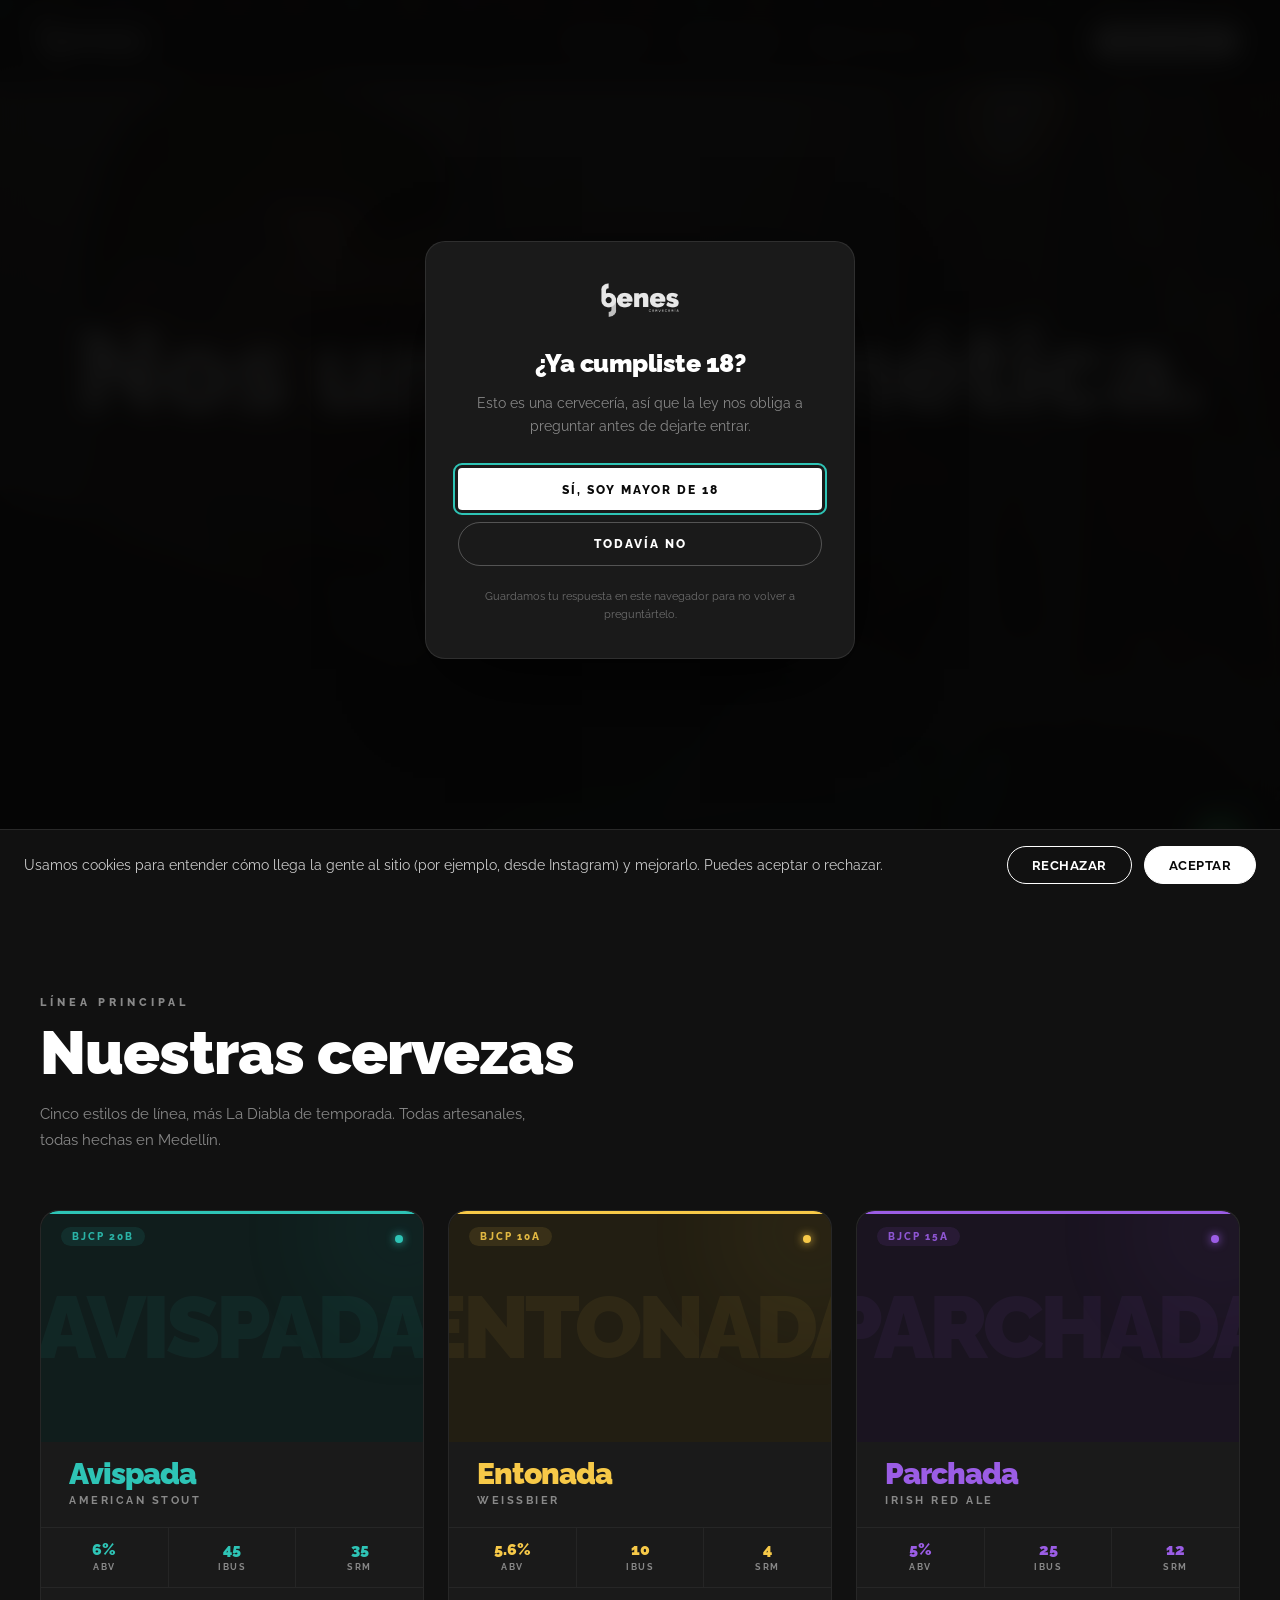
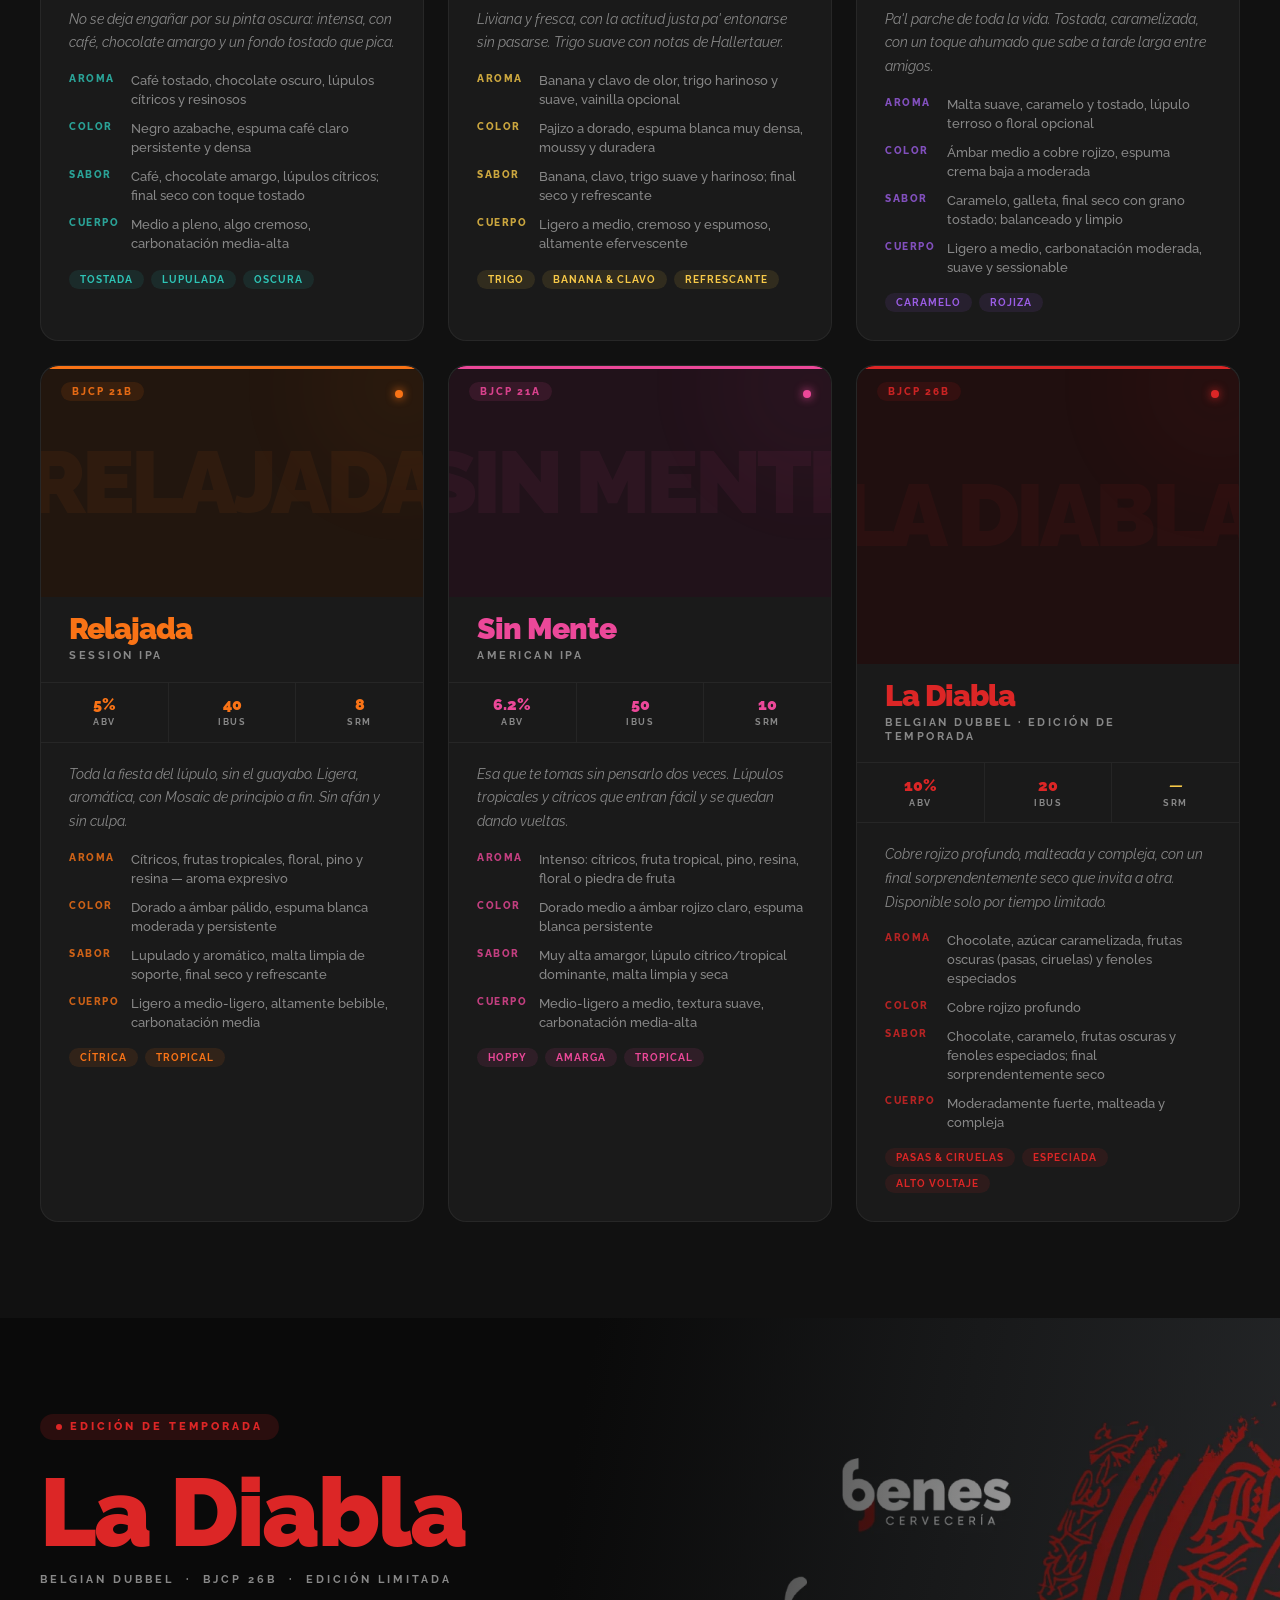
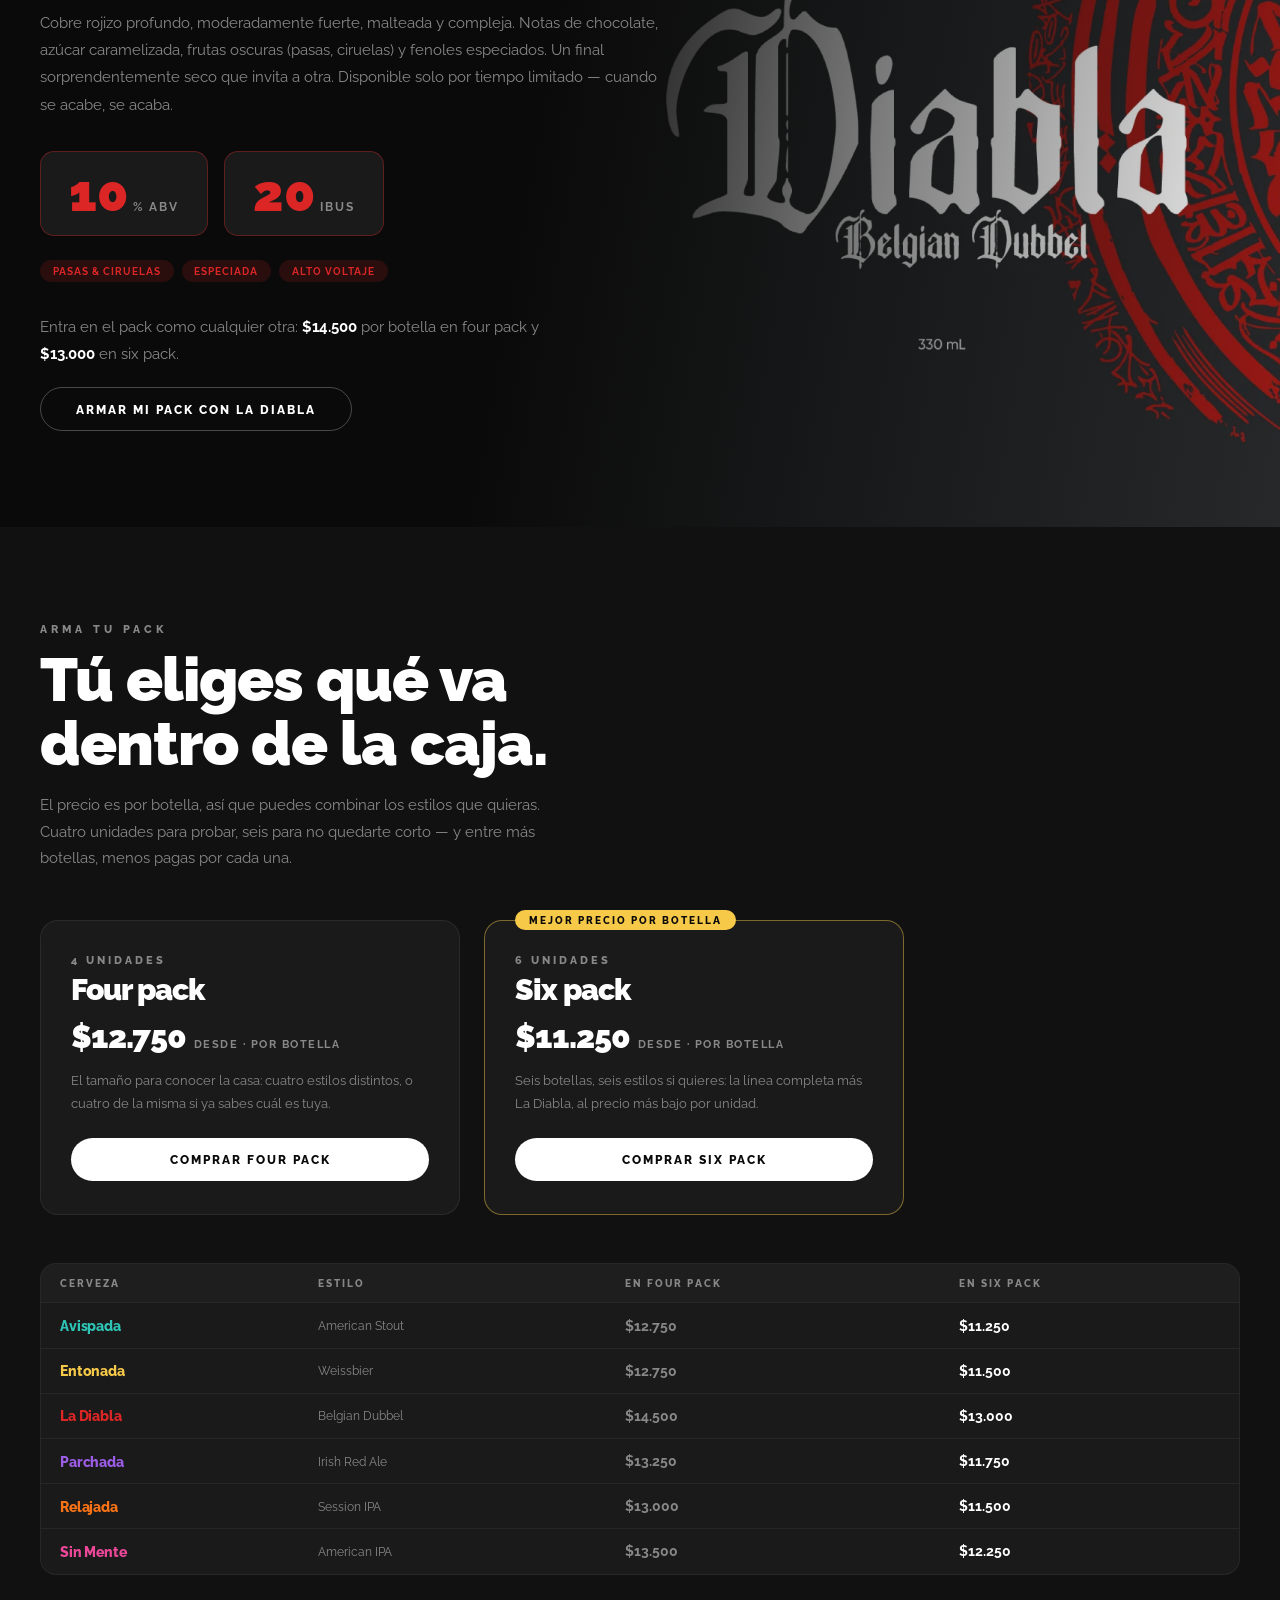
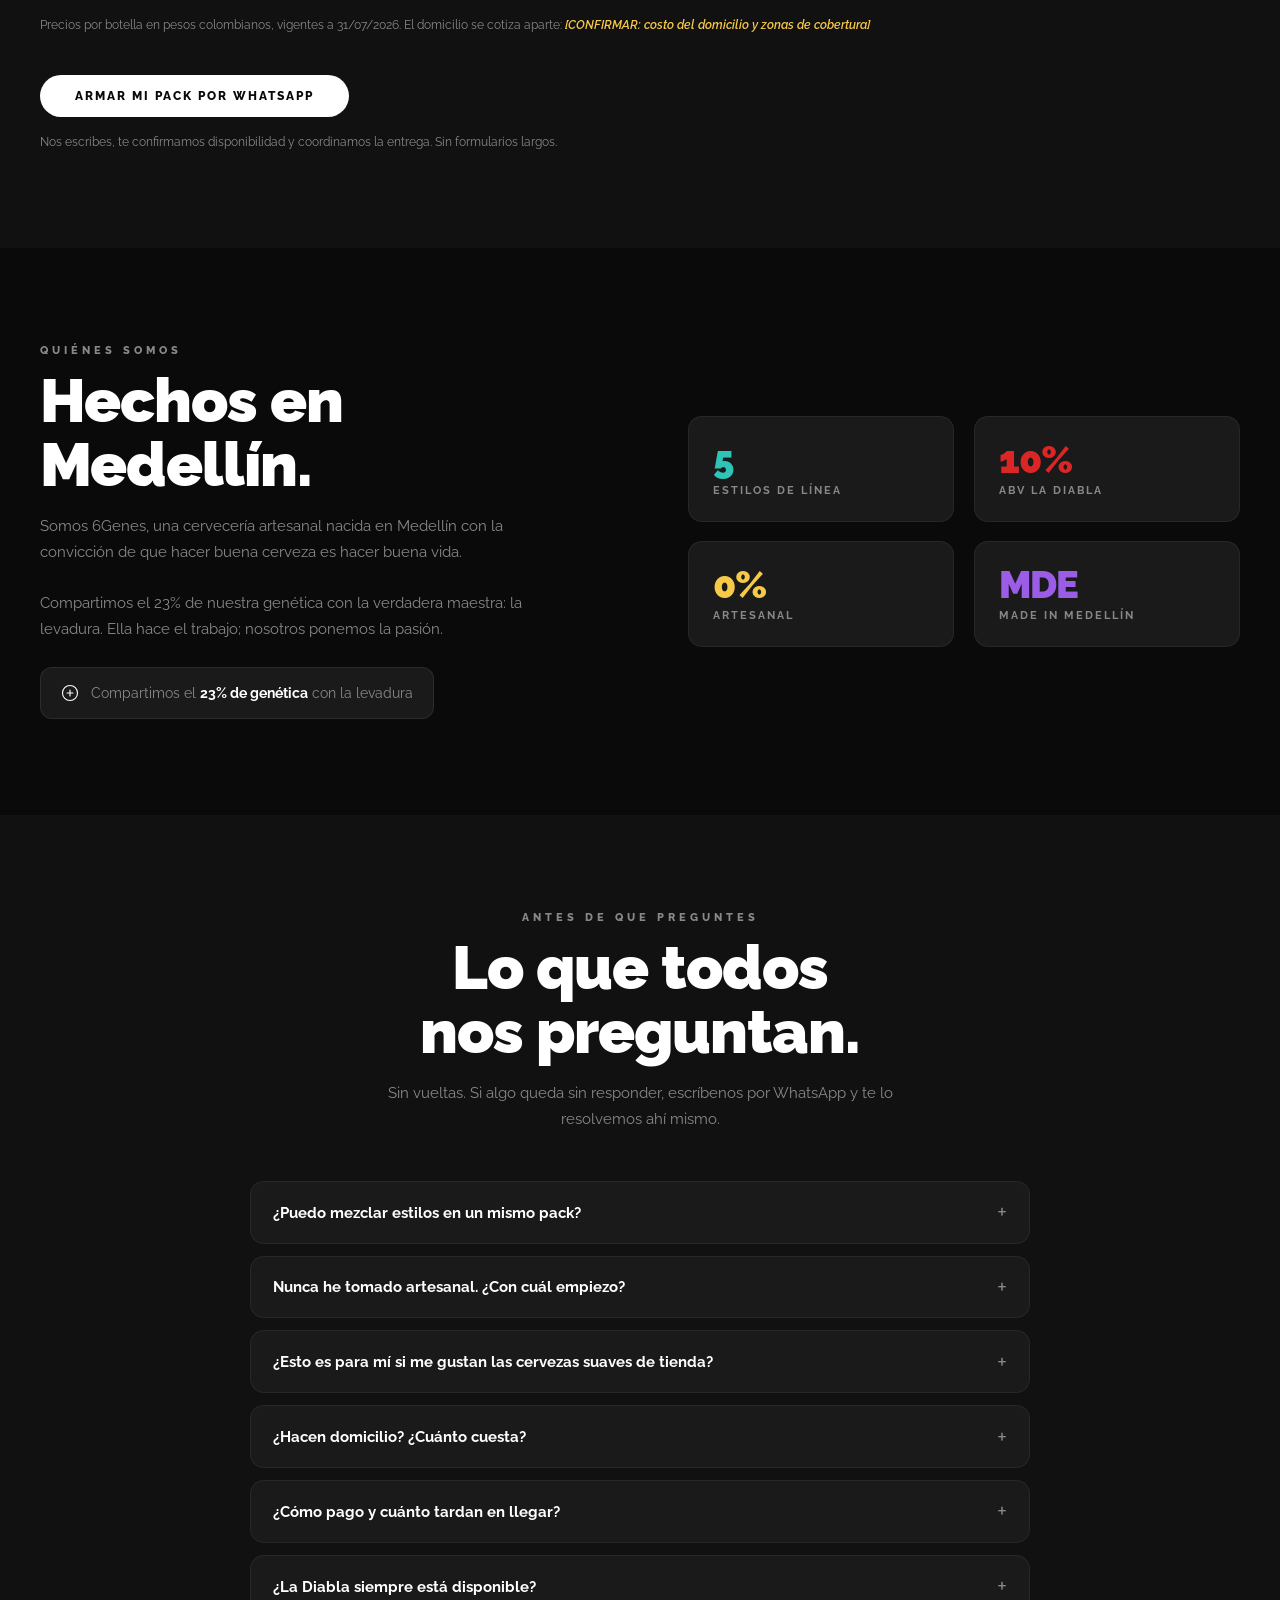
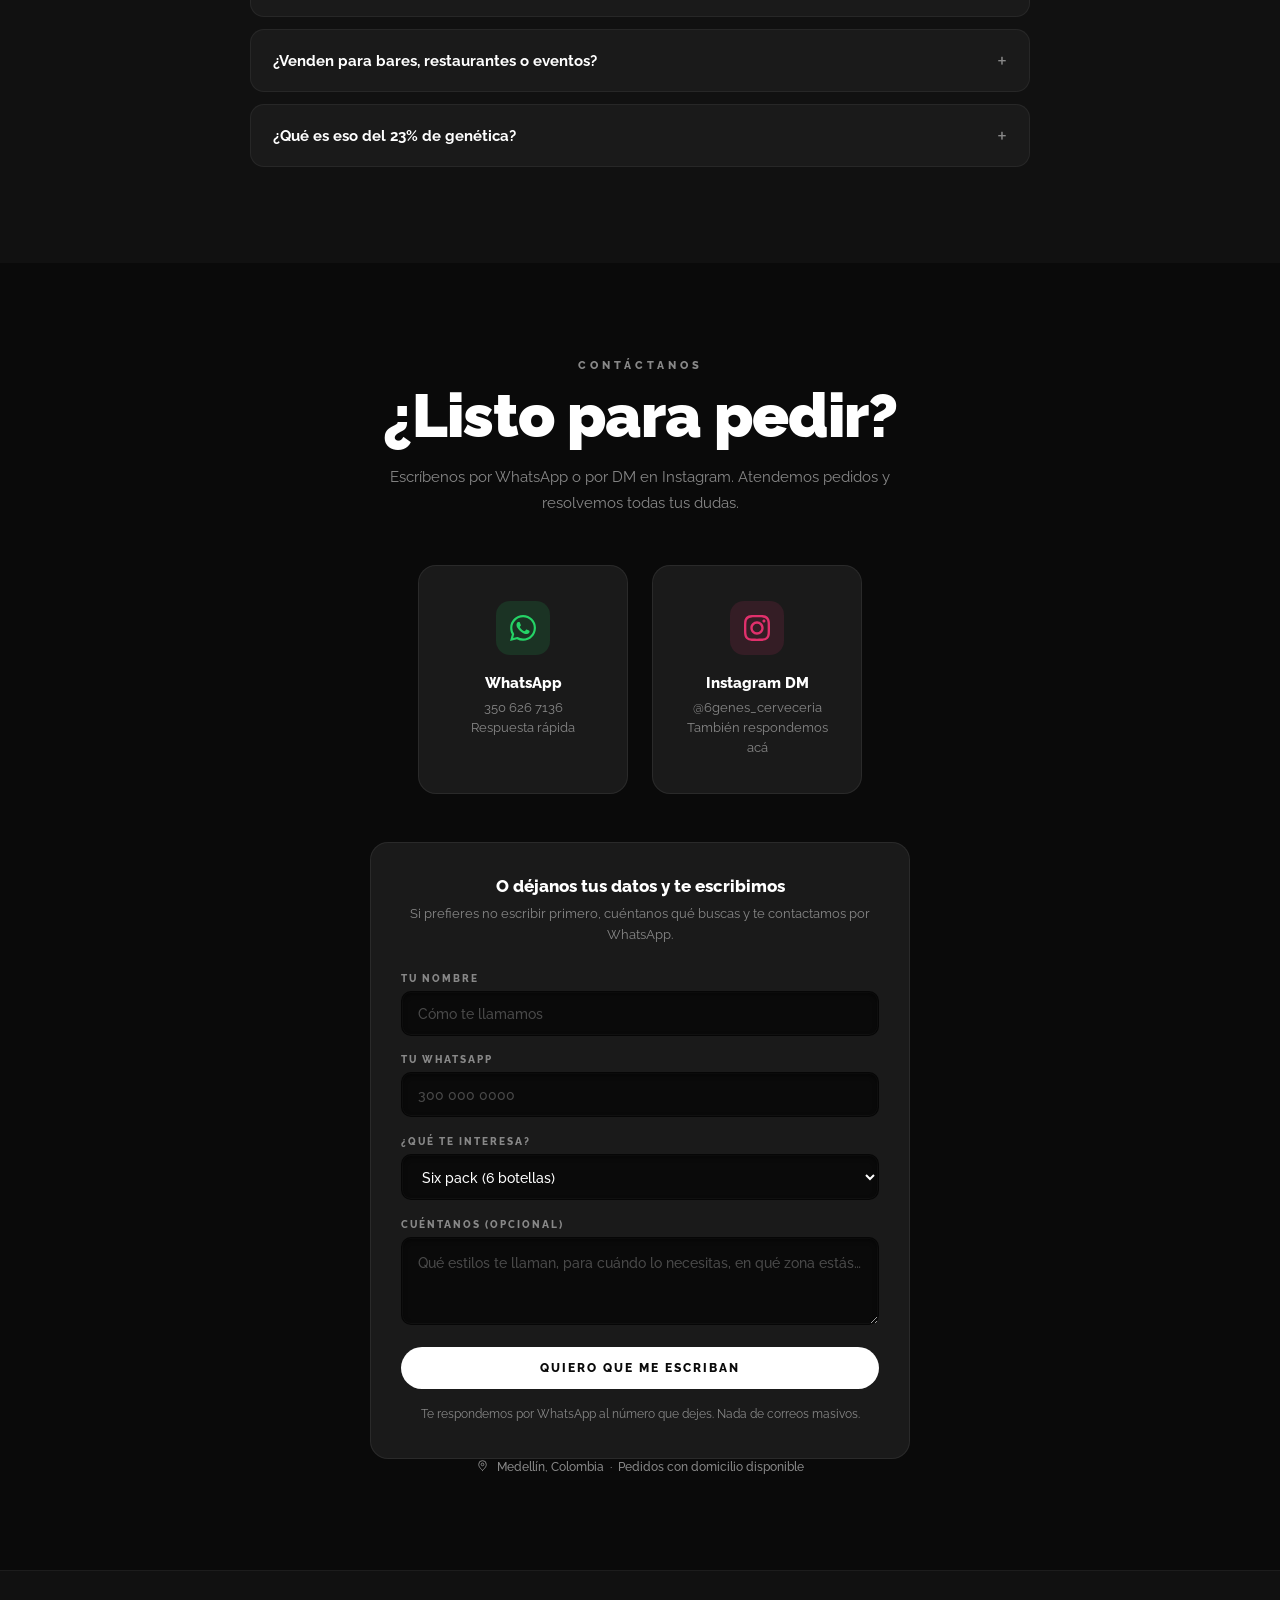
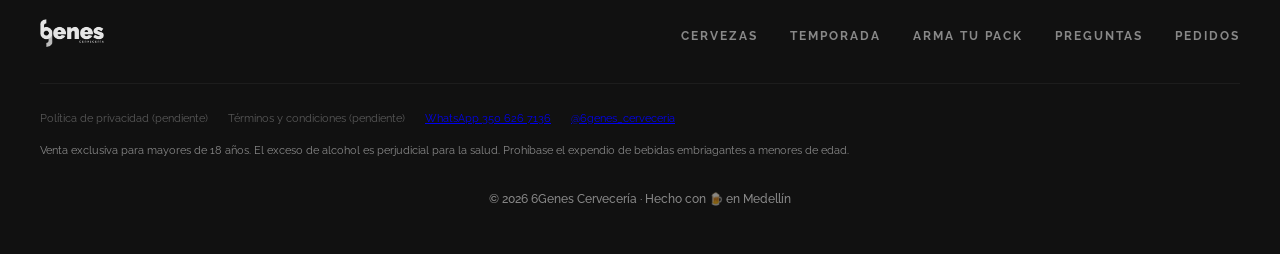
==== commit 1cc5e82a: "se actualizan fotos diabla-banner y diabla-etiqueta" ====
--- a/index.html
+++ b/index.html
@@ -405,7 +405,7 @@
       <div class="beer-card reveal" style="--accent: var(--diabla)">
         <div class="beer-visual">
           <div class="beer-visual-bg">La Diabla</div>
-          <img src="assets/images/3b9df64f8230.webp" alt="Etiqueta de la cerveza La Diabla" class="beer-label-img" width="600" height="337" loading="lazy" decoding="async">
+          <img src="assets/images/diabla-etiqueta.webp" alt="Etiqueta de la cerveza La Diabla" class="beer-label-img" width="600" height="337" loading="lazy" decoding="async">
           <div class="beer-visual-top">
             <span class="beer-bjcp">BJCP 26B</span>
             <div class="beer-dot"></div>
--- a/css/styles.css
+++ b/css/styles.css
@@ -598,7 +598,7 @@
       min-height: 680px;
       display: flex;
       align-items: center;
-      background: url(../assets/images/15776f40ef9b.webp) center/cover no-repeat;
+      background: url(../assets/images/diabla-banner.webp) center/cover no-repeat;
       overflow: hidden;
     }
 
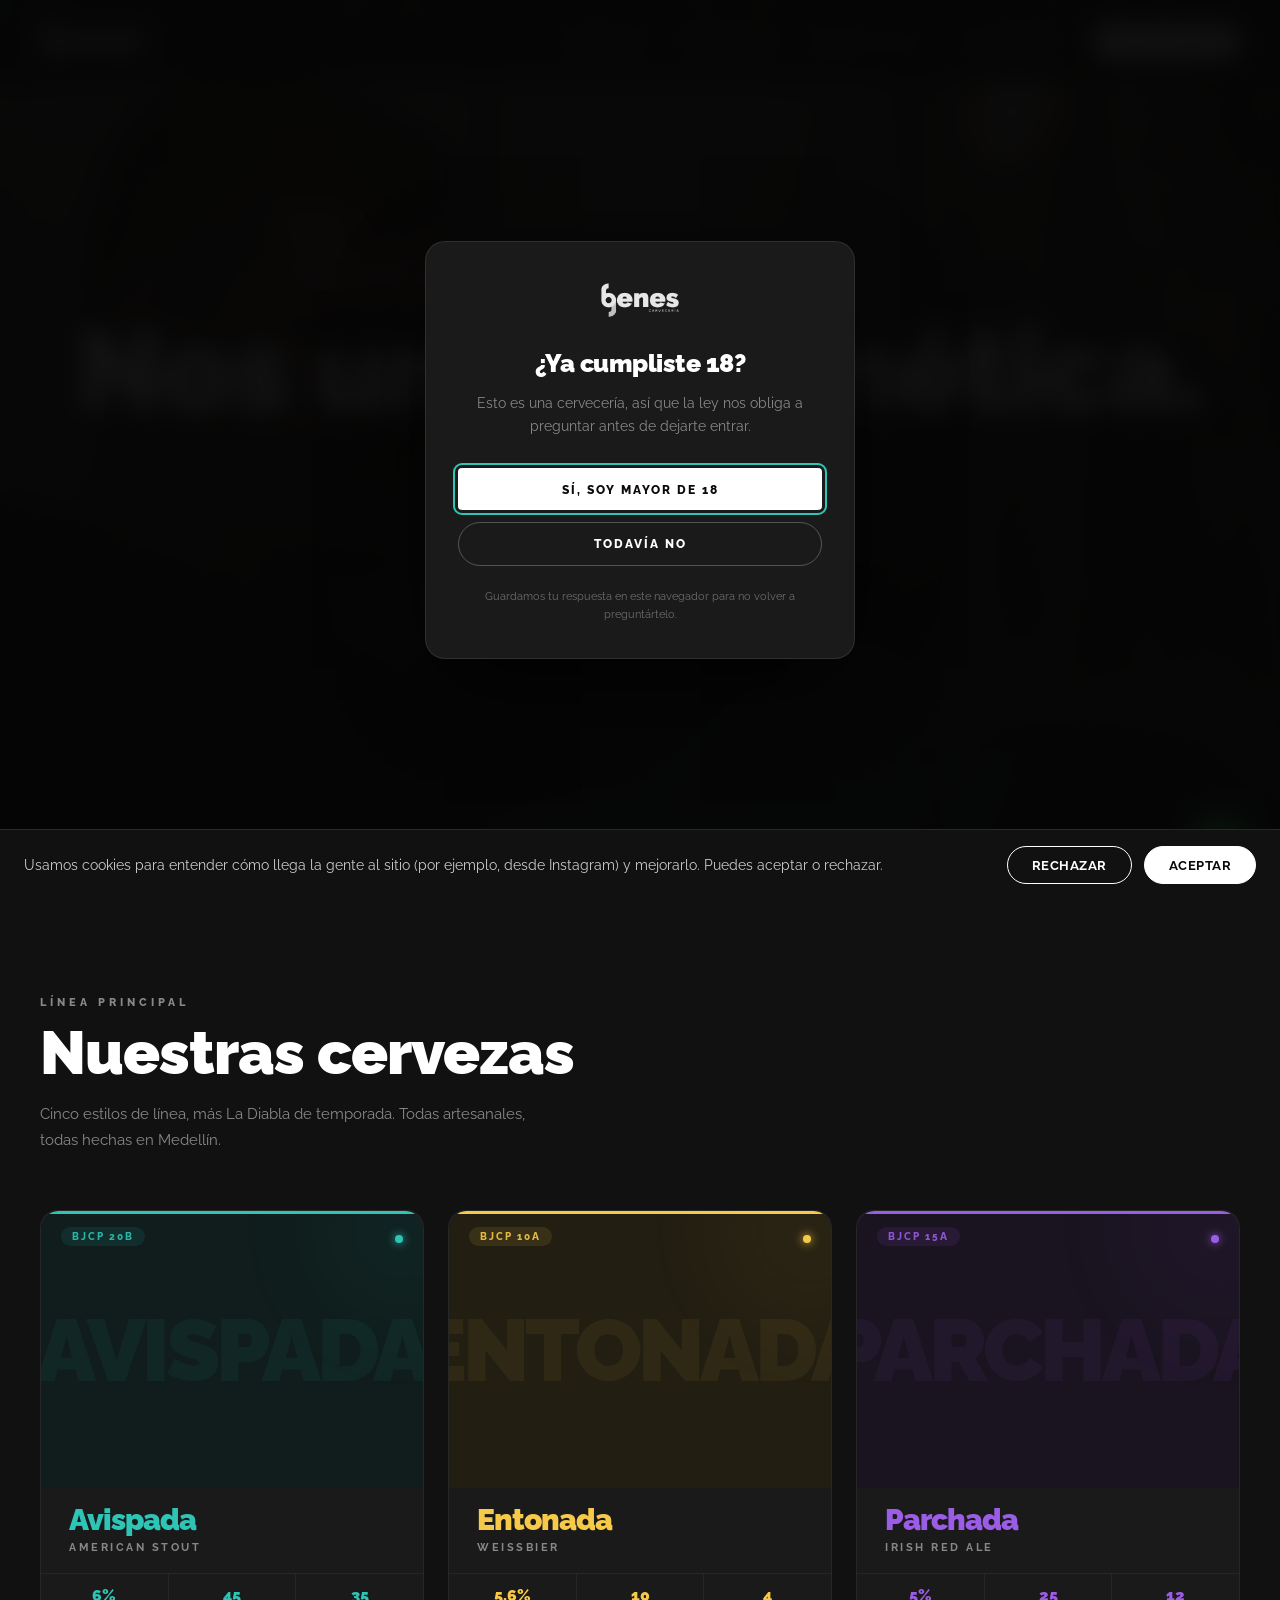
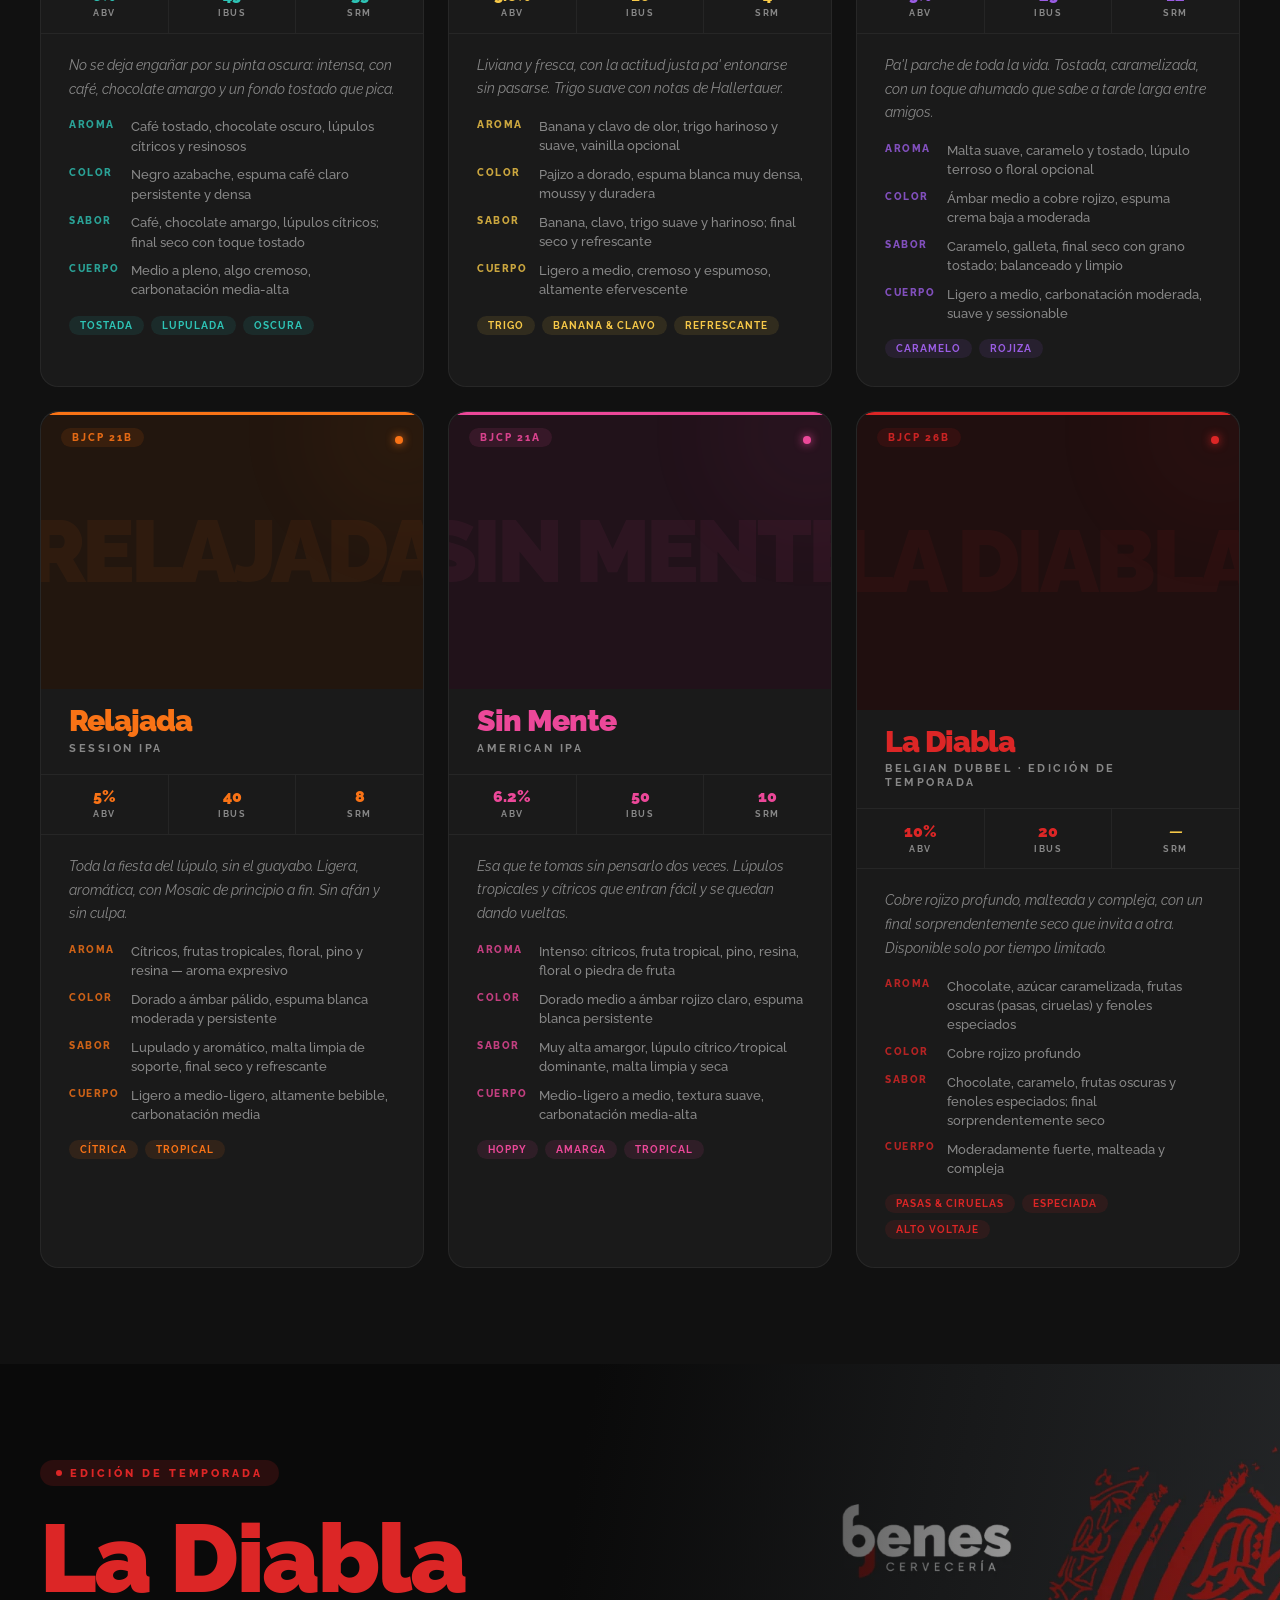
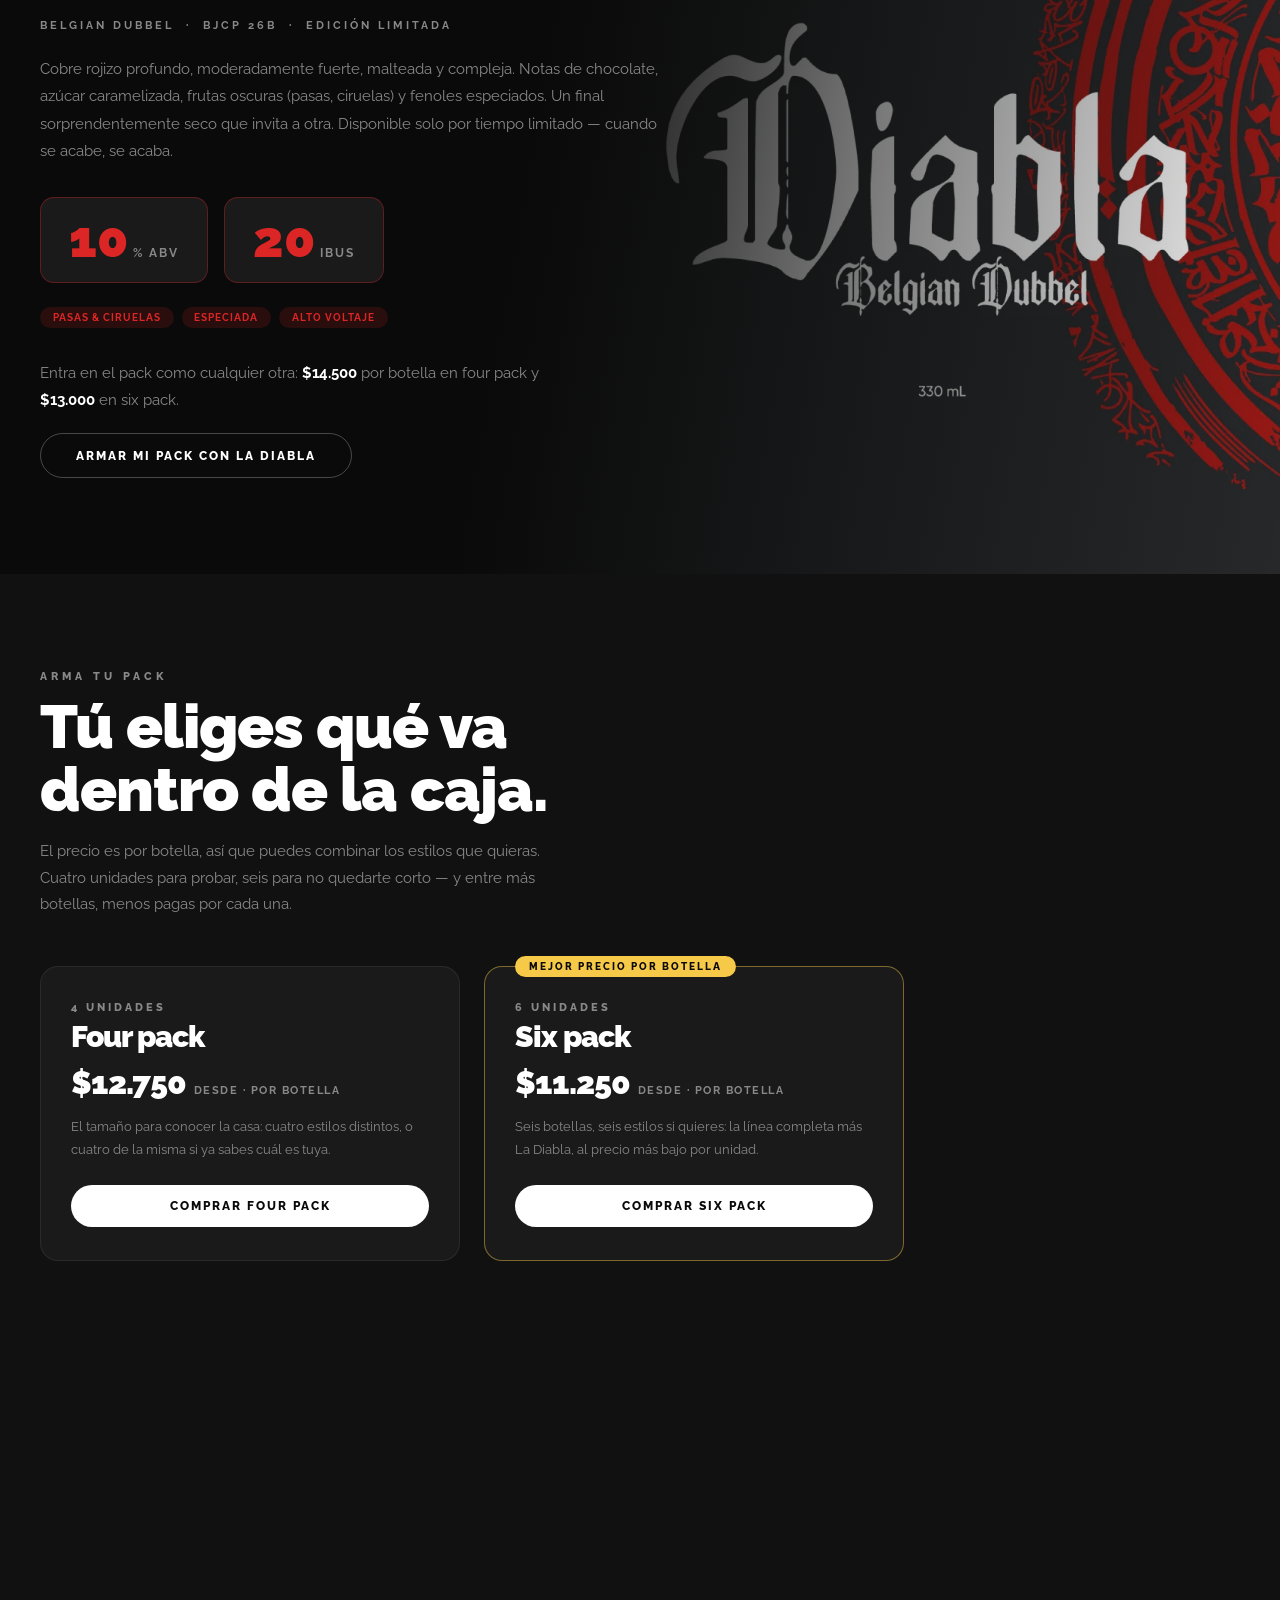
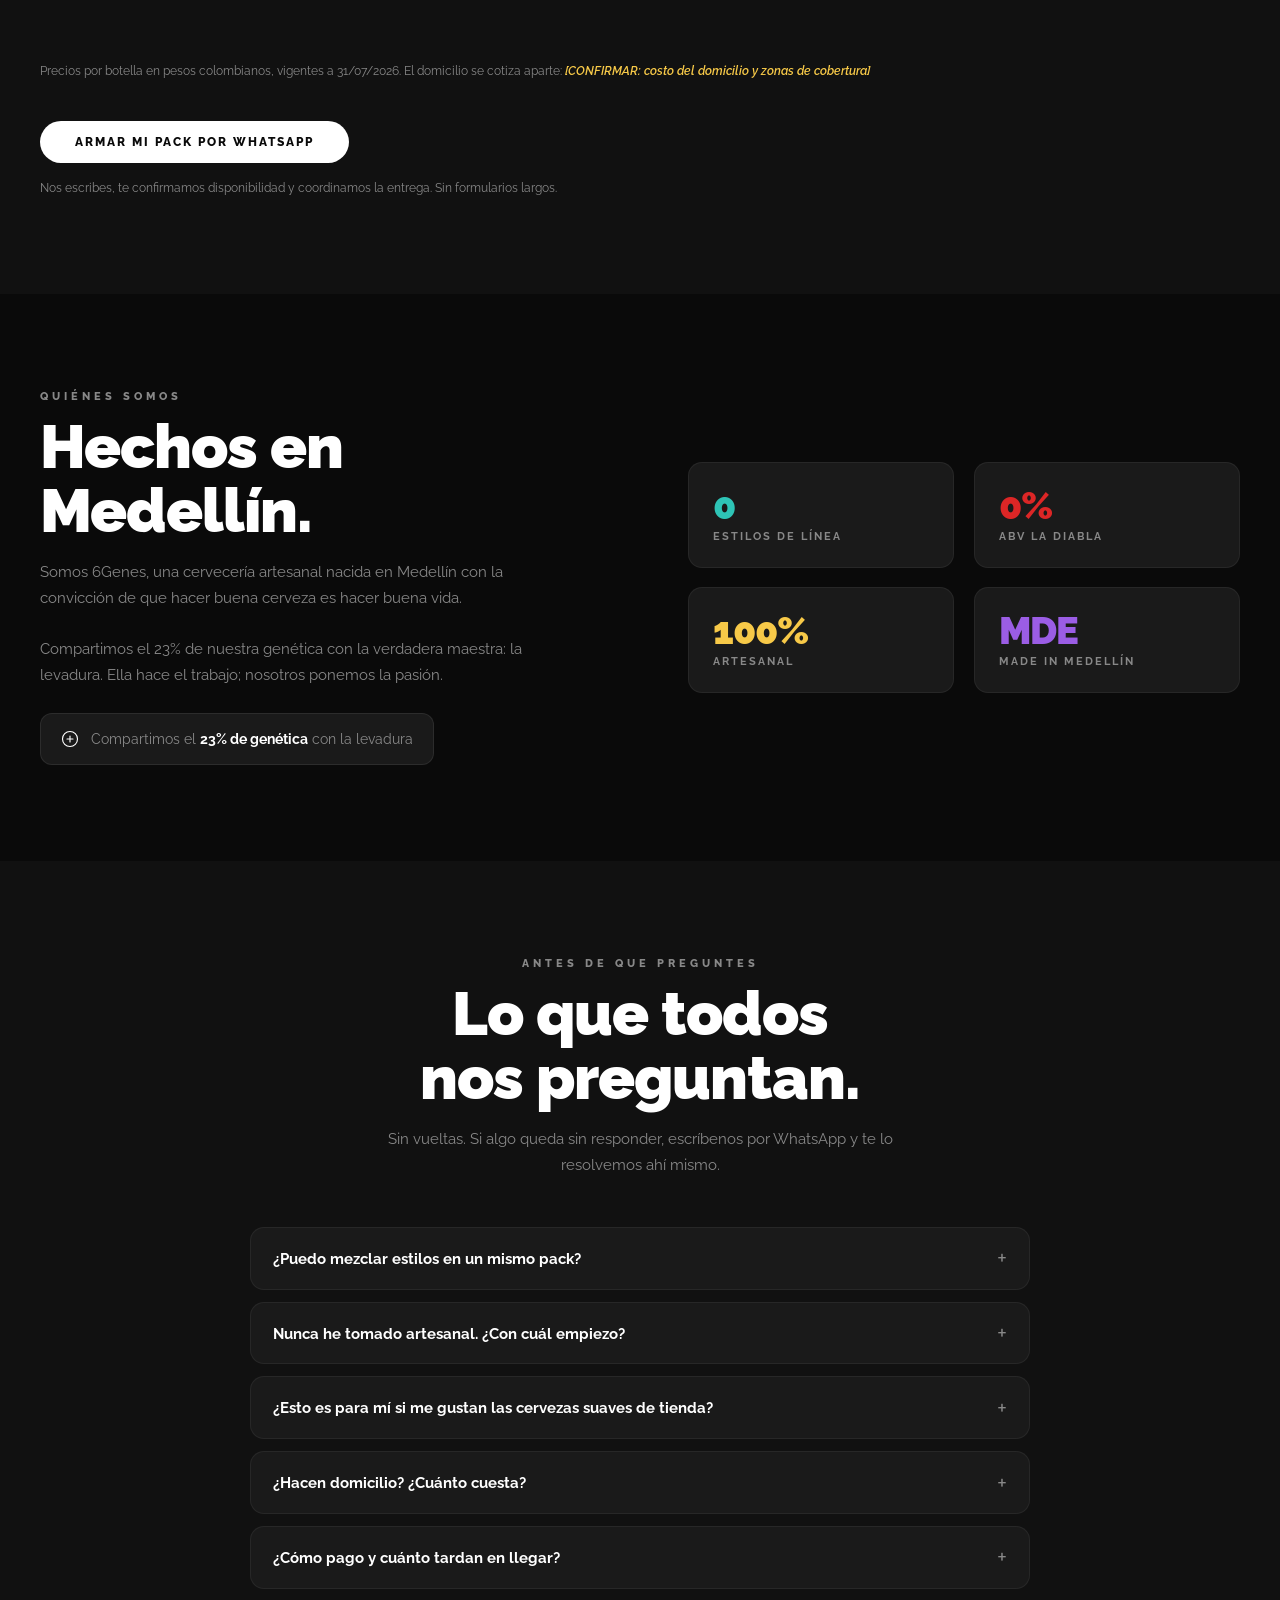
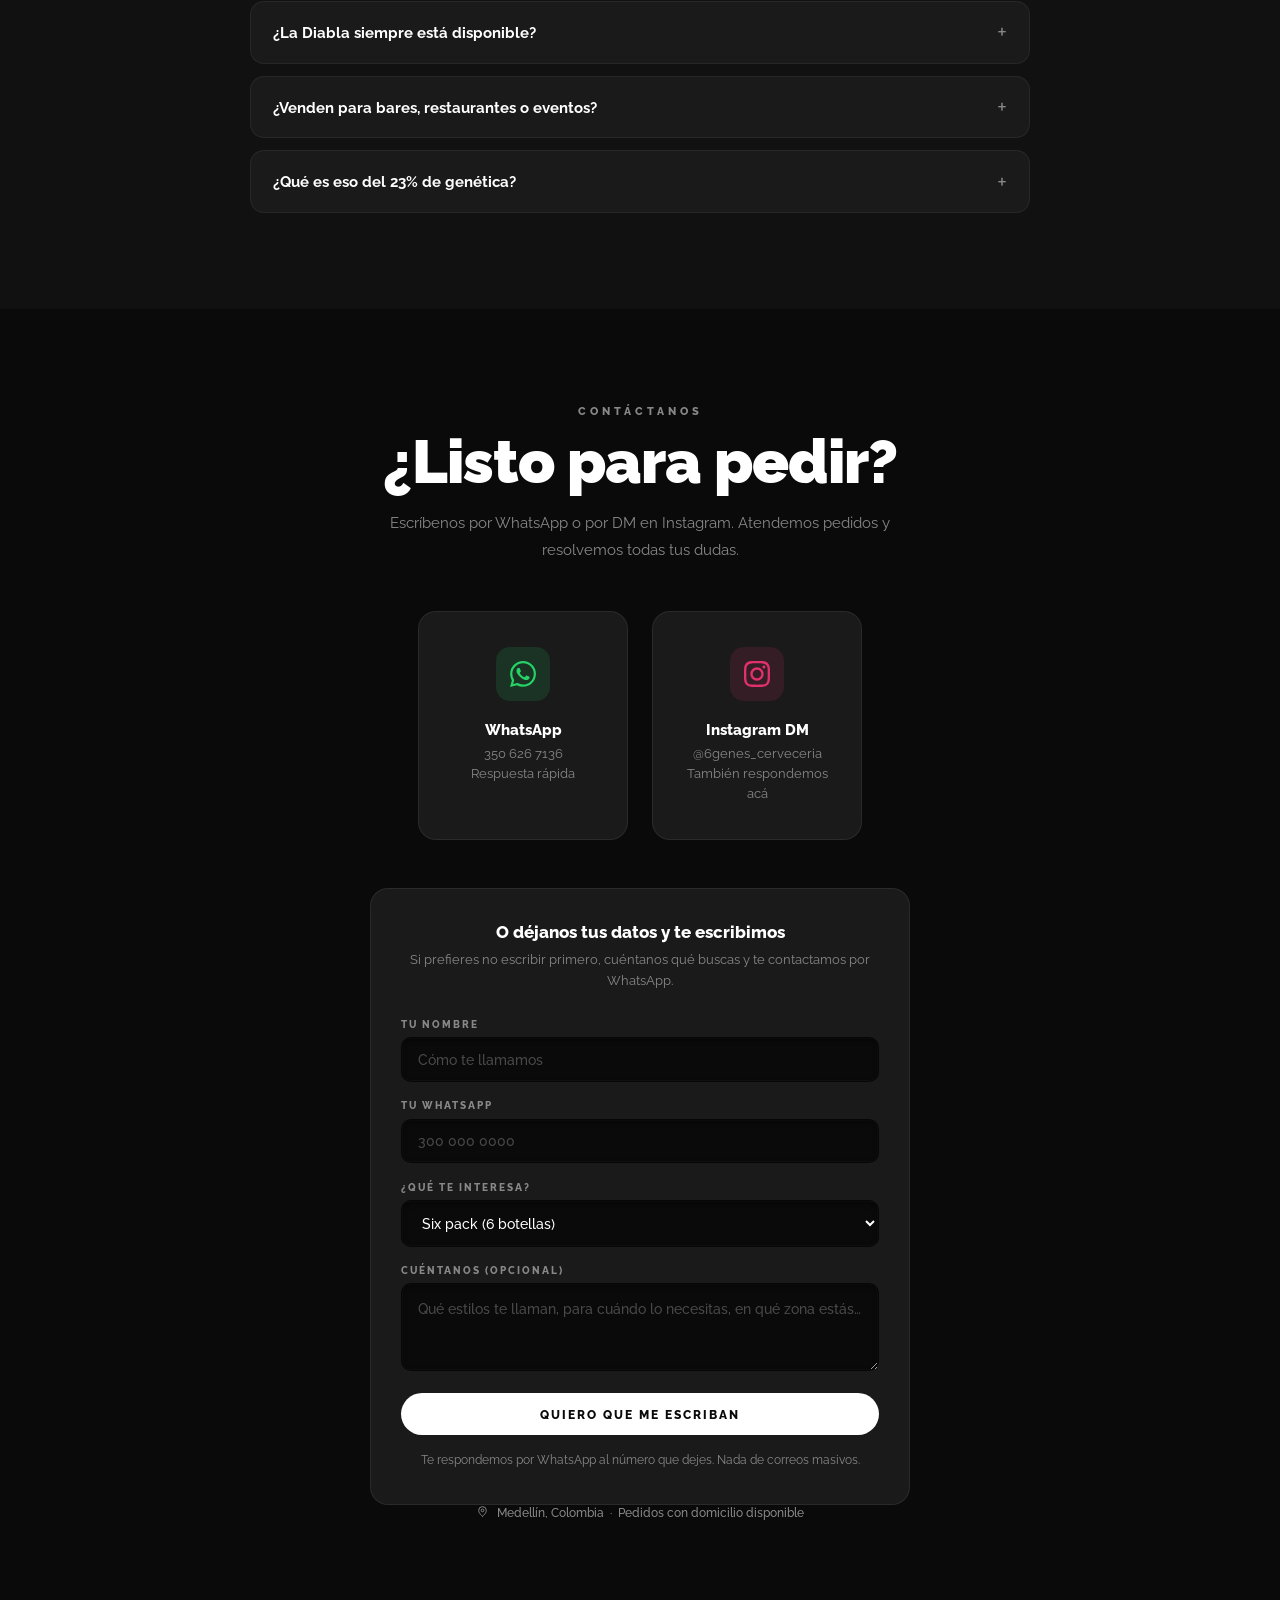
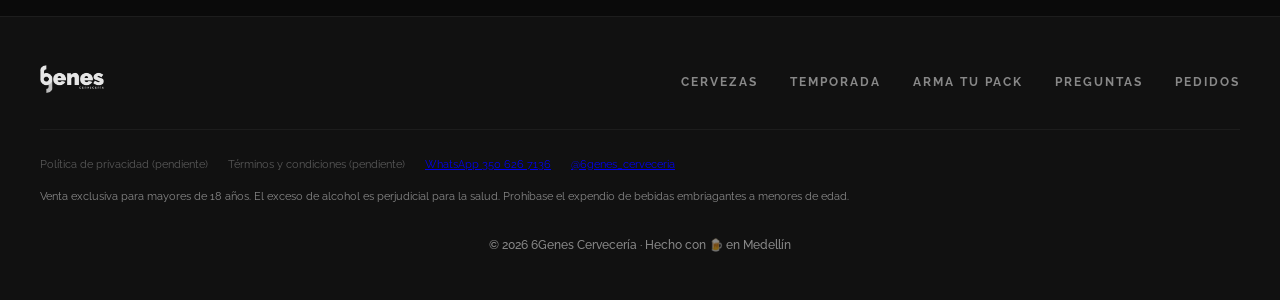
==== commit cd6cc0b5: "actualizacion de fotos etiquetas por mejor resolucion" ====
--- a/index.html
+++ b/index.html
@@ -127,7 +127,7 @@
       <div class="beer-card reveal" style="--accent: var(--avispada)">
         <div class="beer-visual">
           <div class="beer-visual-bg">Avispada</div>
-          <img src="assets/images/a29c7788fdfa.webp" alt="Etiqueta de la cerveza Avispada" class="beer-label-img" width="600" height="337" loading="lazy" decoding="async">
+          <img src="assets/images/Avispada-etiqueta.webp" alt="Etiqueta de la cerveza Avispada" class="beer-label-img" width="600" height="337" loading="lazy" decoding="async">
           <div class="beer-visual-top">
             <span class="beer-bjcp">BJCP 20B</span>
             <div class="beer-dot"></div>
@@ -183,7 +183,7 @@
       <div class="beer-card reveal" style="--accent: var(--entonada)">
         <div class="beer-visual">
           <div class="beer-visual-bg">Entonada</div>
-          <img src="assets/images/66596d0e30d9.webp" alt="Etiqueta de la cerveza Entonada" class="beer-label-img" width="600" height="337" loading="lazy" decoding="async">
+          <img src="assets/images/Entonada-etiqueta.webp" alt="Etiqueta de la cerveza Entonada" class="beer-label-img" width="600" height="337" loading="lazy" decoding="async">
           <div class="beer-visual-top">
             <span class="beer-bjcp">BJCP 10A</span>
             <div class="beer-dot"></div>
@@ -239,7 +239,7 @@
       <div class="beer-card reveal" style="--accent: var(--parchada)">
         <div class="beer-visual">
           <div class="beer-visual-bg">Parchada</div>
-          <img src="assets/images/f0d55a11cfbd.webp" alt="Etiqueta de la cerveza Parchada" class="beer-label-img" width="600" height="337" loading="lazy" decoding="async">
+          <img src="assets/images/Parchada-etiqueta.webp" alt="Etiqueta de la cerveza Parchada" class="beer-label-img" width="600" height="337" loading="lazy" decoding="async">
           <div class="beer-visual-top">
             <span class="beer-bjcp">BJCP 15A</span>
             <div class="beer-dot"></div>
@@ -294,7 +294,7 @@
       <div class="beer-card reveal" style="--accent: var(--relajada)">
         <div class="beer-visual">
           <div class="beer-visual-bg">Relajada</div>
-          <img src="assets/images/3def26b8ad37.webp" alt="Etiqueta de la cerveza Relajada" class="beer-label-img" width="600" height="337" loading="lazy" decoding="async">
+          <img src="assets/images/Relajada-etiqueta.webp" alt="Etiqueta de la cerveza Relajada" class="beer-label-img" width="600" height="337" loading="lazy" decoding="async">
           <div class="beer-visual-top">
             <span class="beer-bjcp">BJCP 21B</span>
             <div class="beer-dot"></div>
@@ -349,7 +349,7 @@
       <div class="beer-card reveal" style="--accent: var(--sinmente)">
         <div class="beer-visual">
           <div class="beer-visual-bg">Sin Mente</div>
-          <img src="assets/images/270fa2110d49.webp" alt="Etiqueta de la cerveza Sin Mente" class="beer-label-img" width="600" height="337" loading="lazy" decoding="async">
+          <img src="assets/images/Sin Mente-etiqueta.webp" alt="Etiqueta de la cerveza Sin Mente" class="beer-label-img" width="600" height="337" loading="lazy" decoding="async">
           <div class="beer-visual-top">
             <span class="beer-bjcp">BJCP 21A</span>
             <div class="beer-dot"></div>
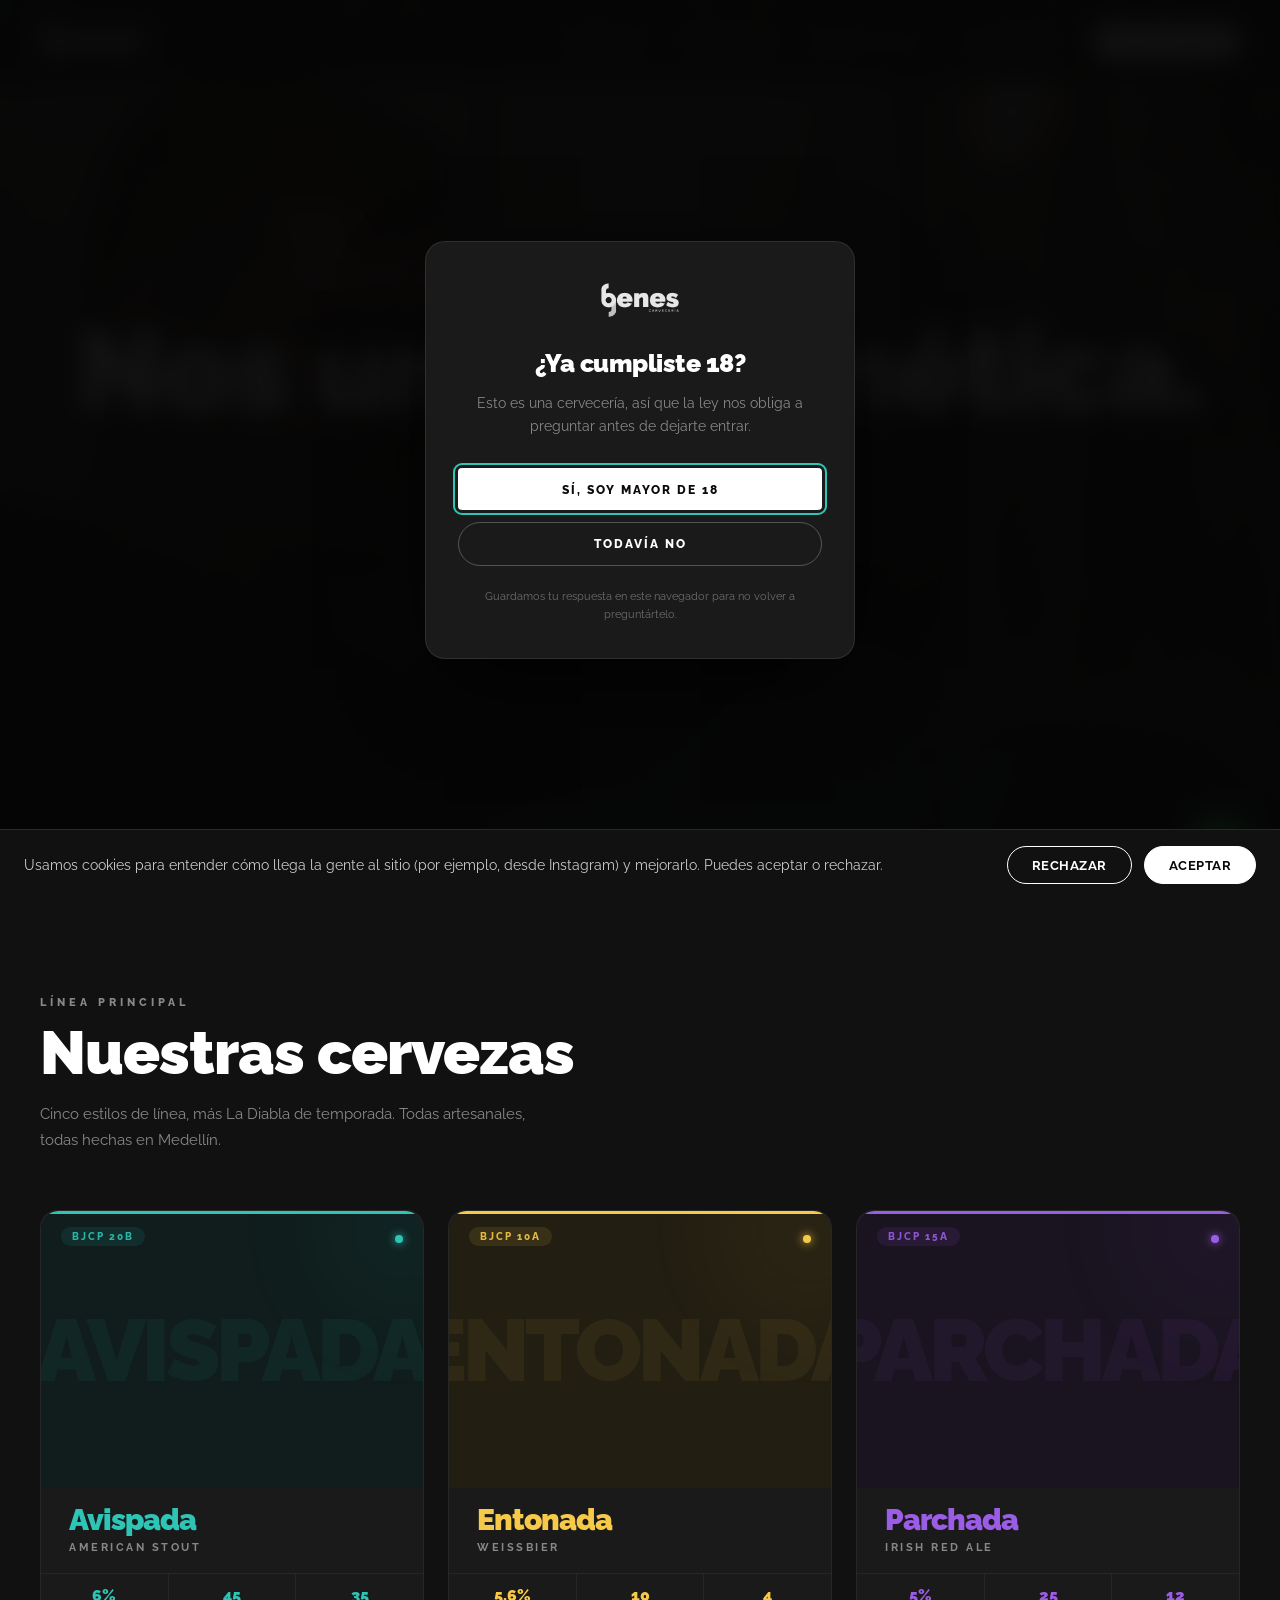
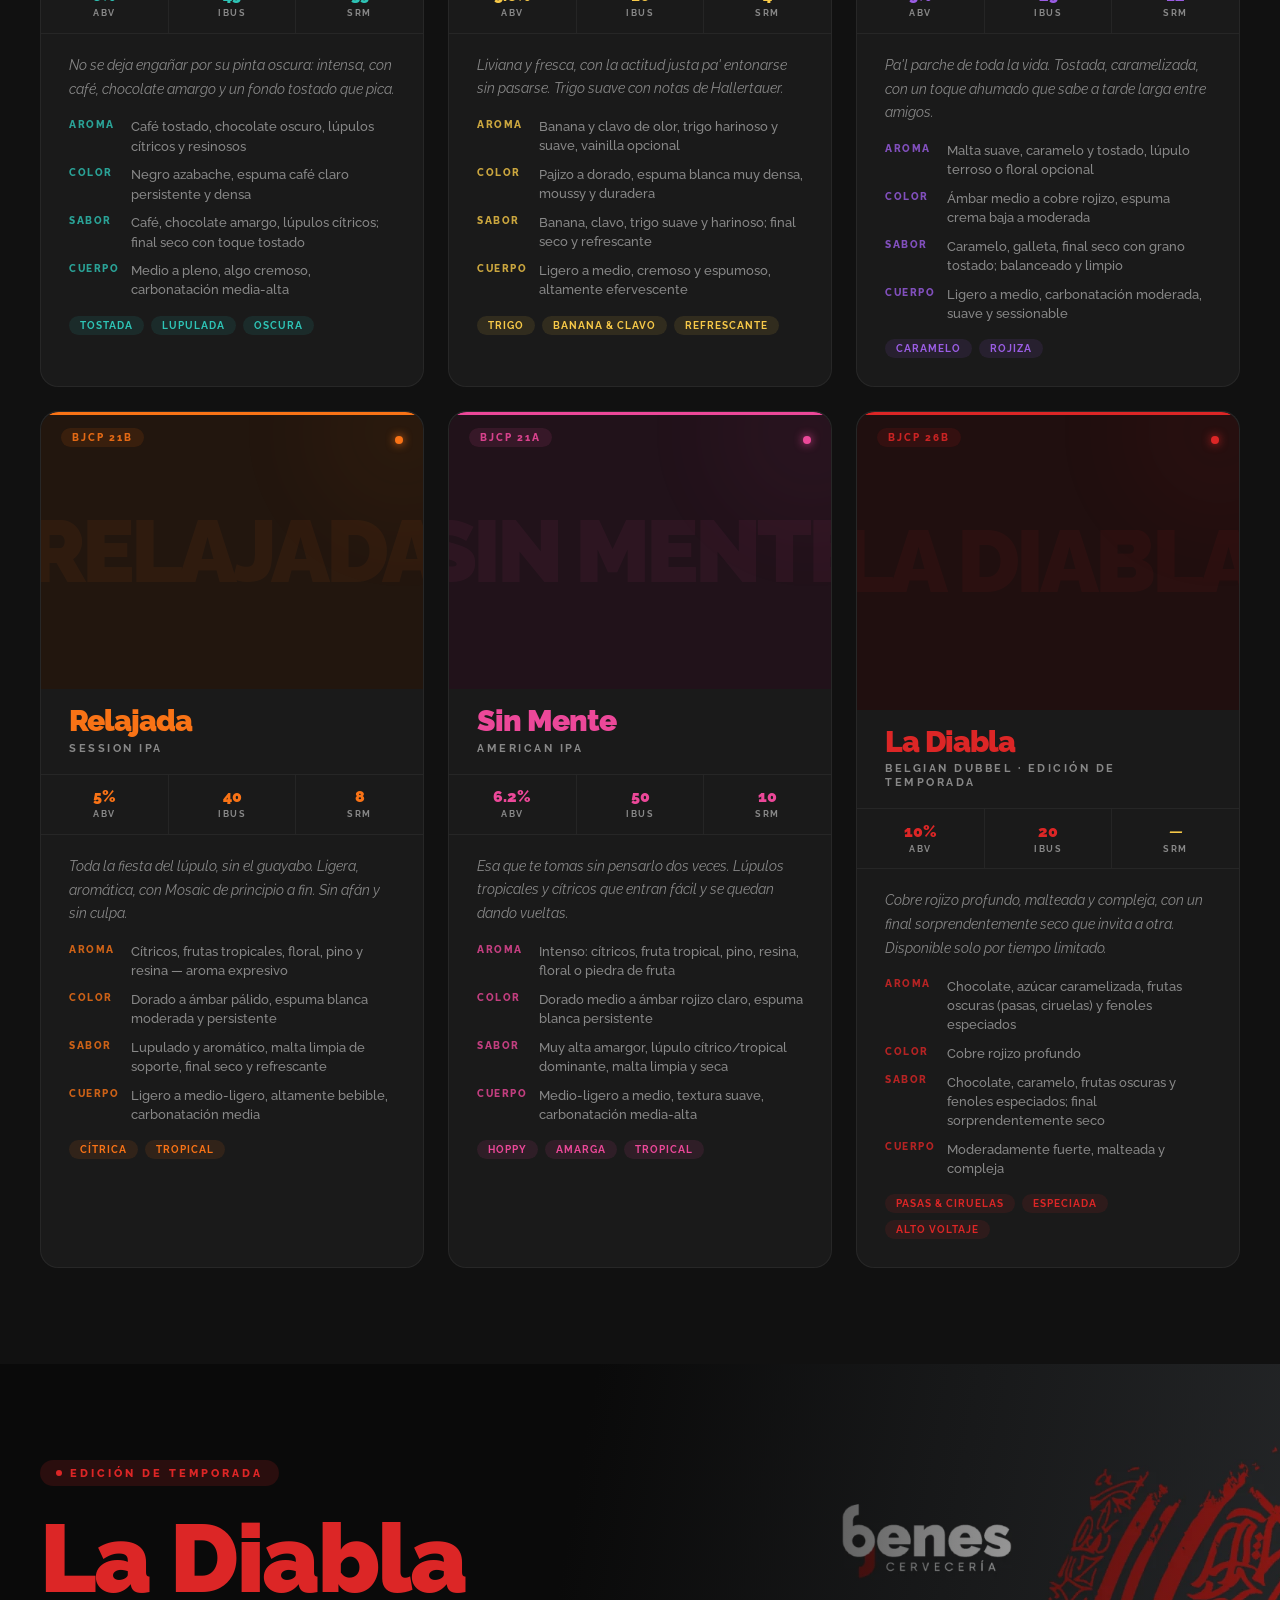
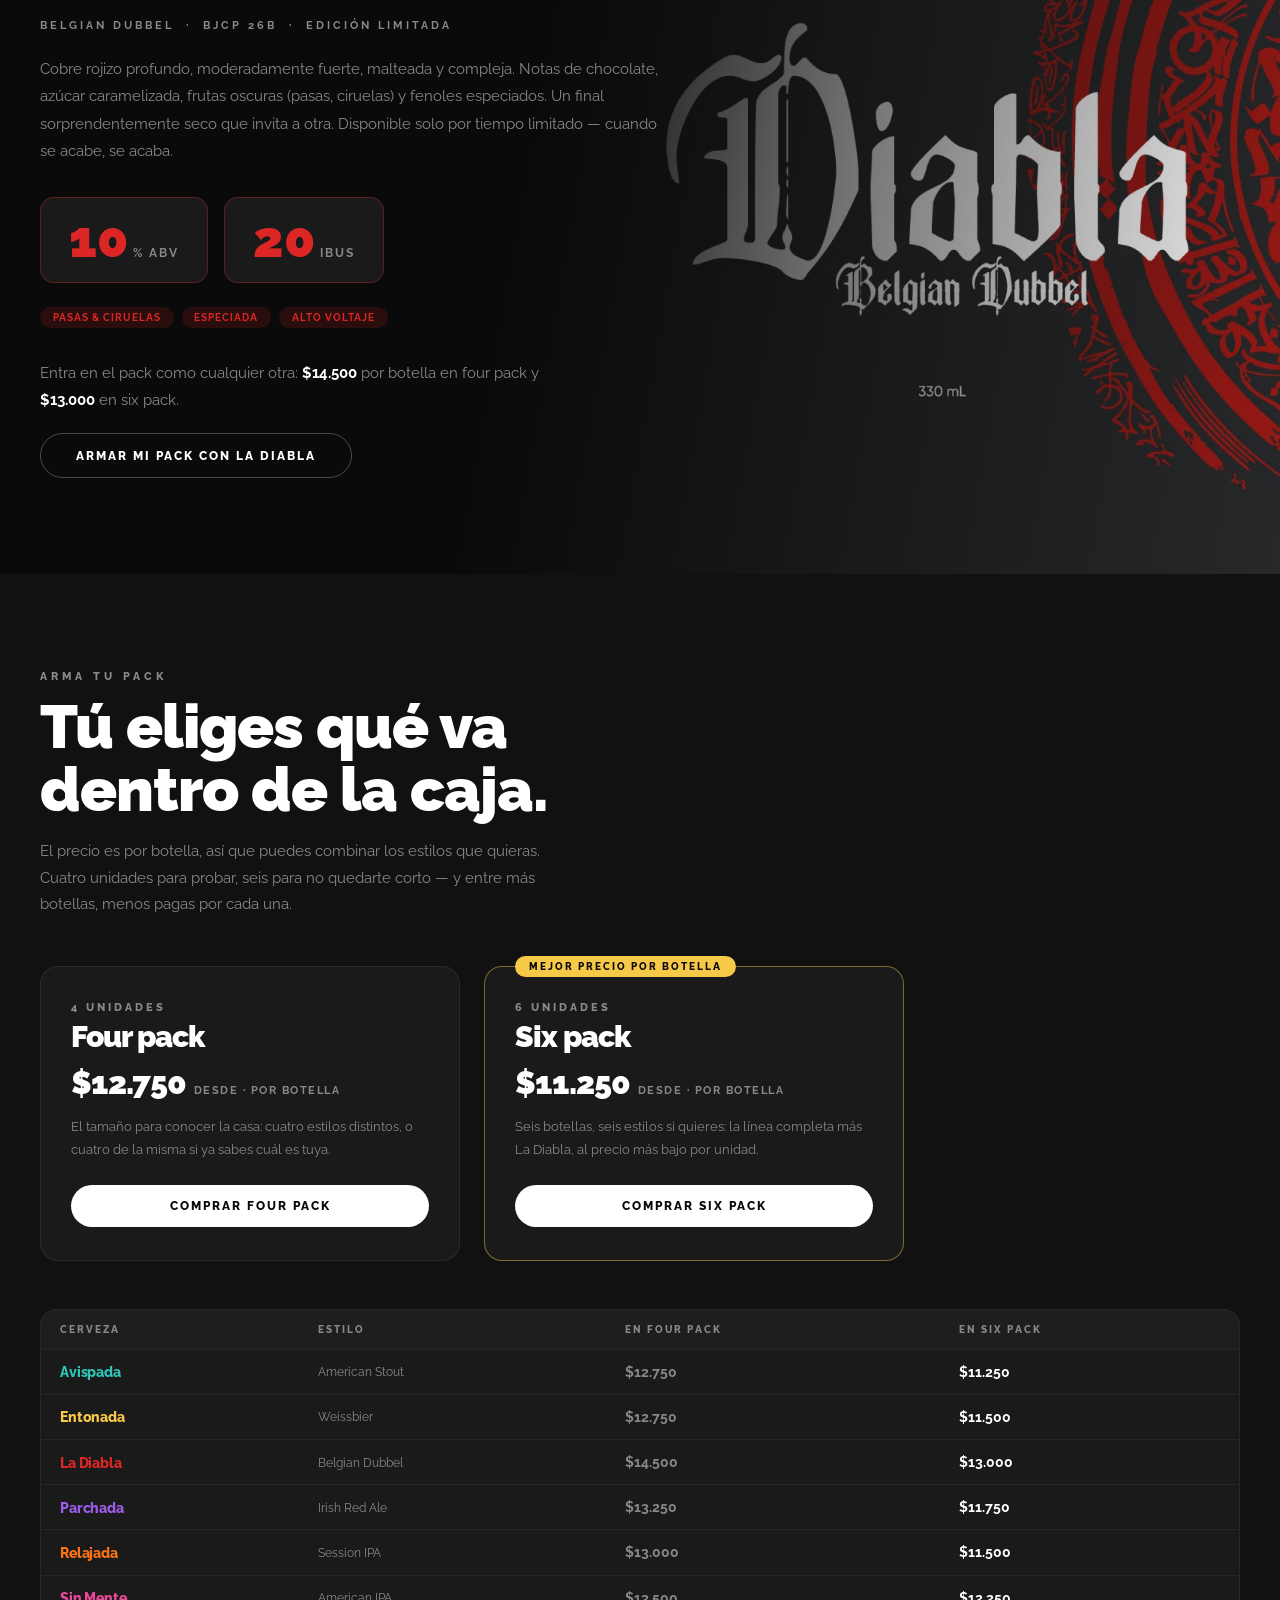
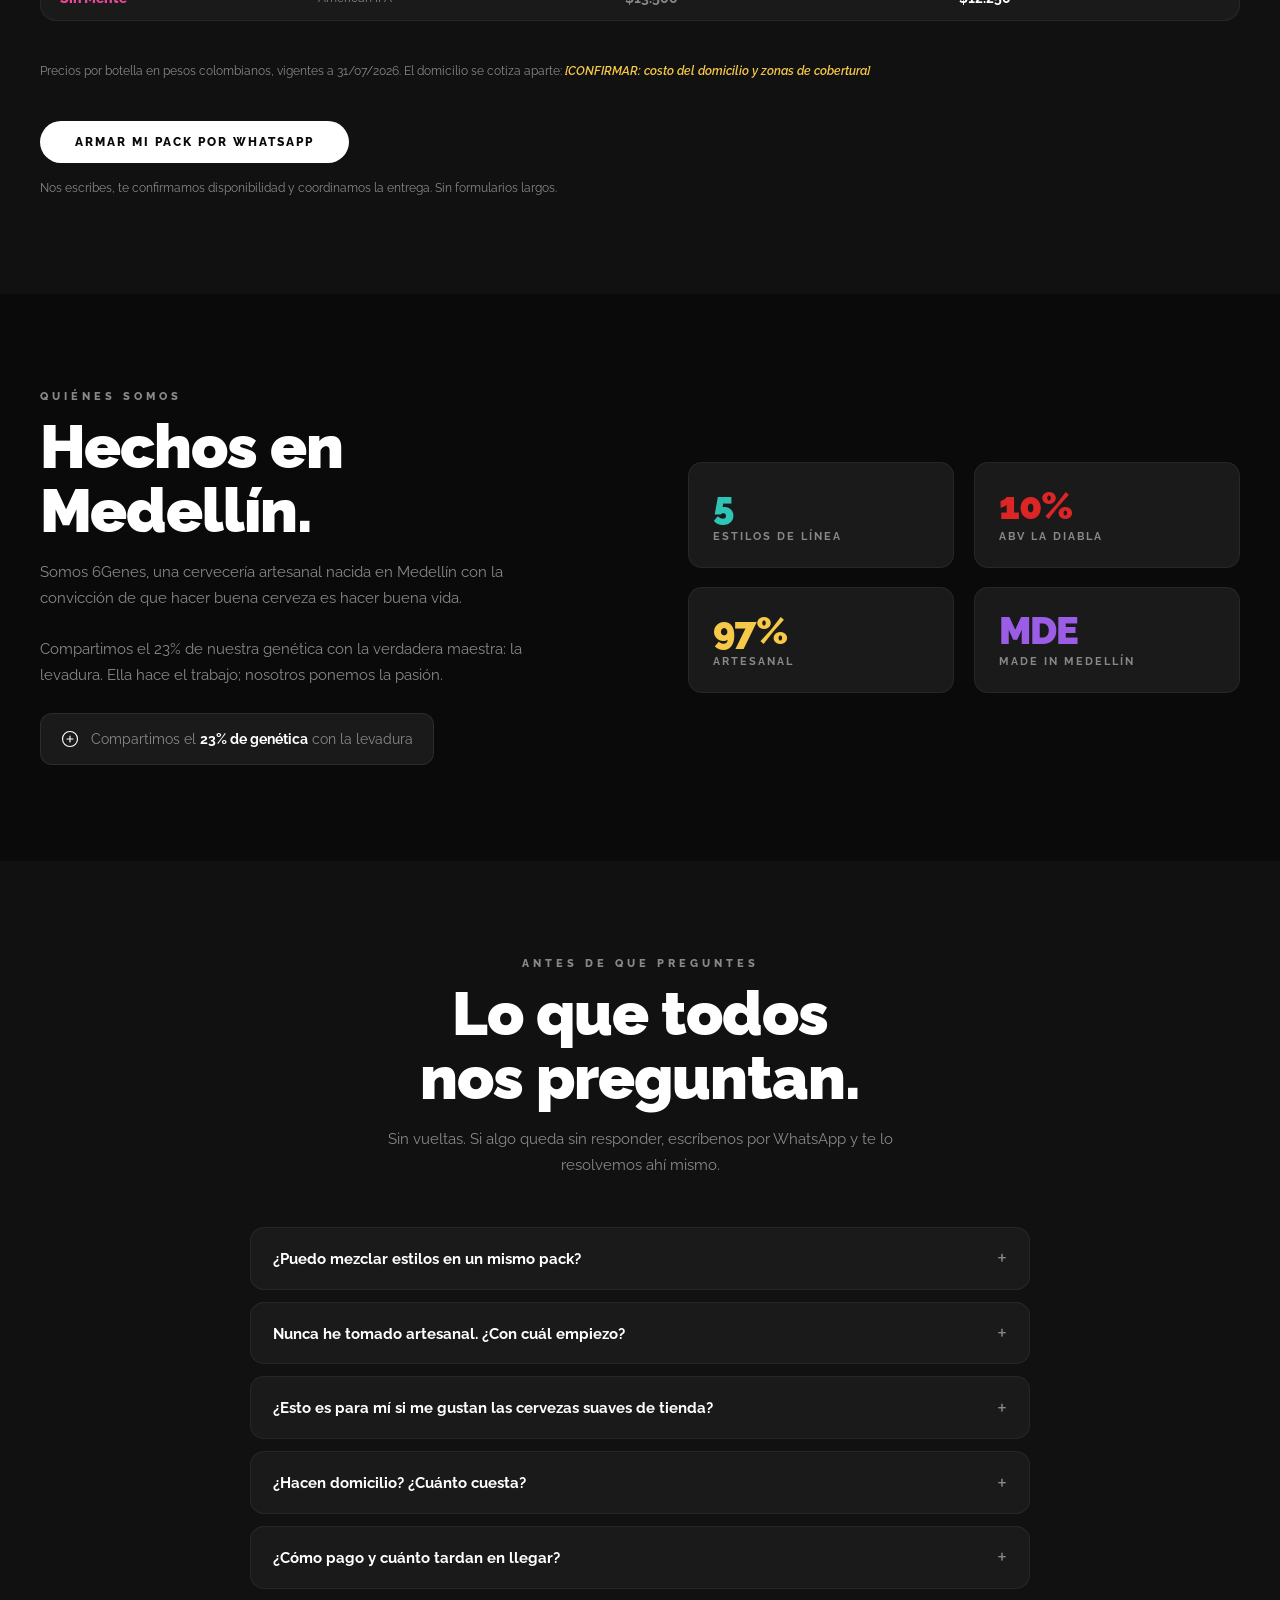
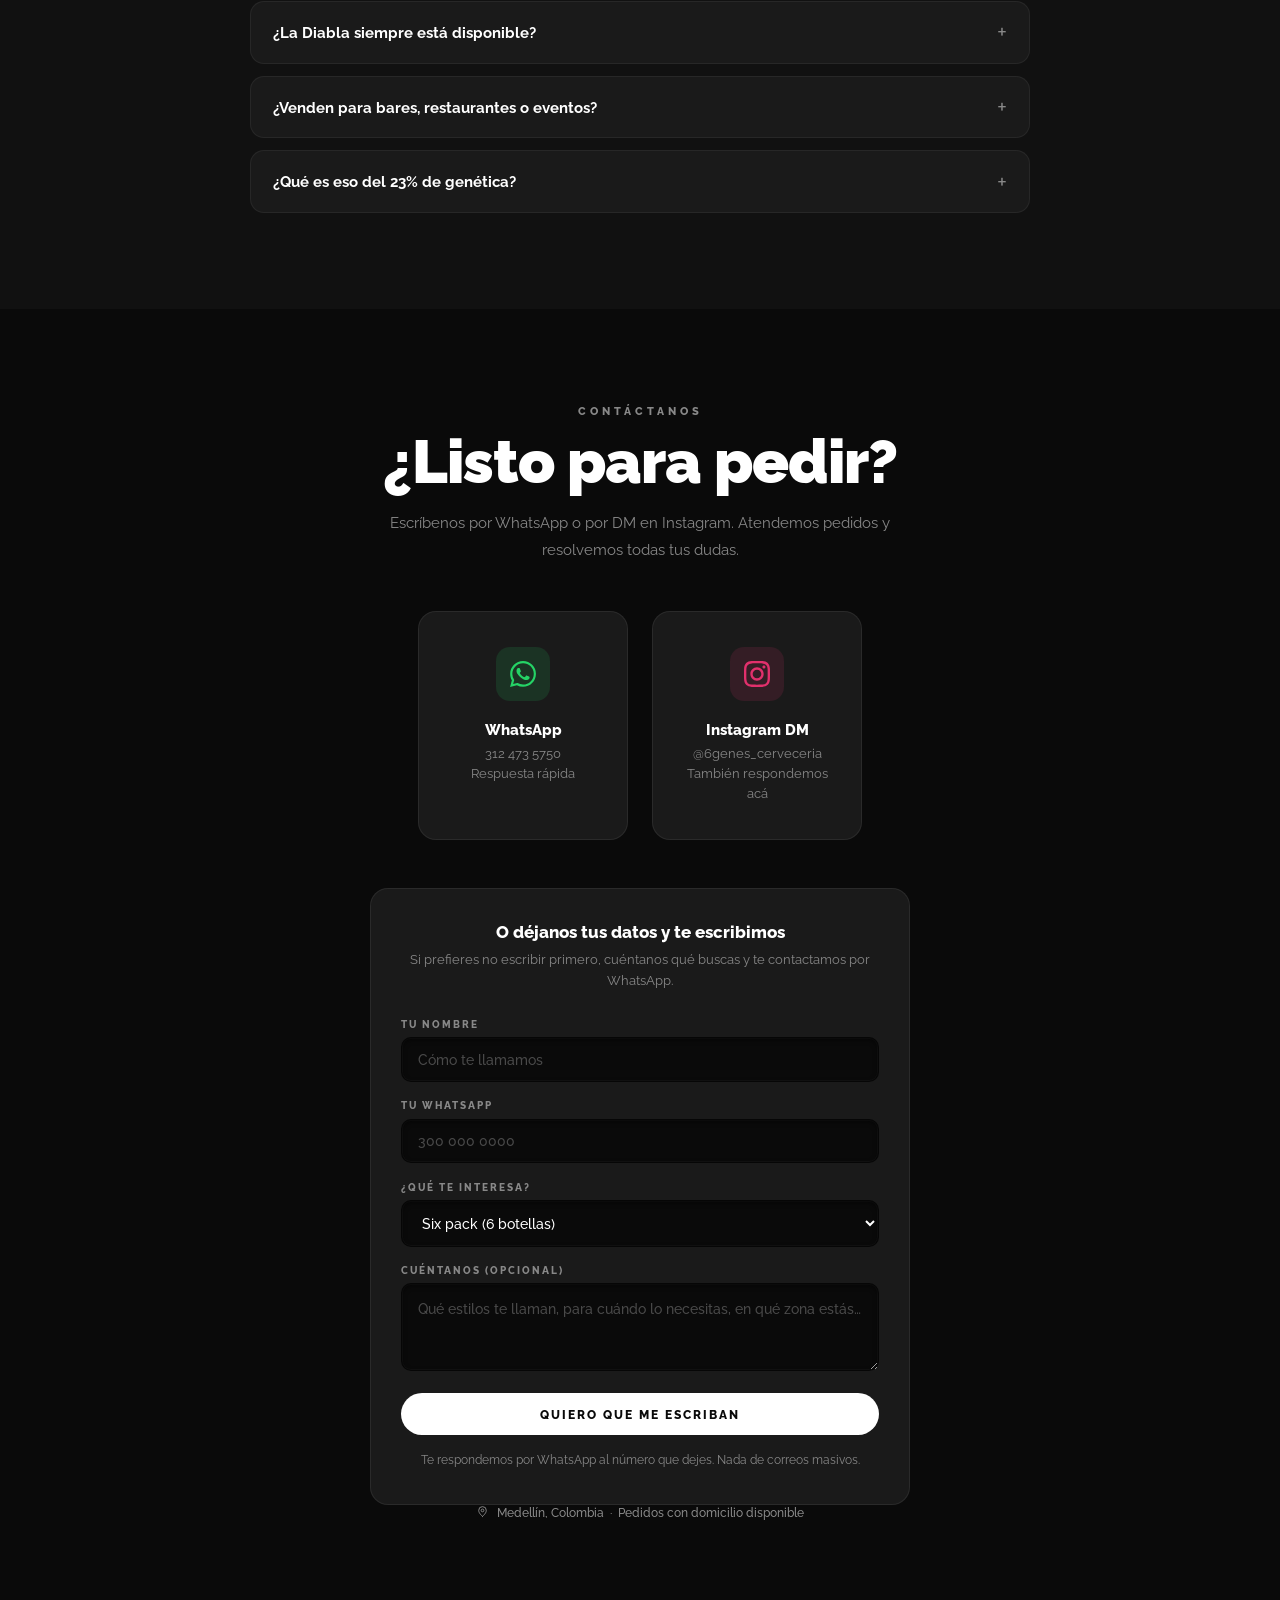
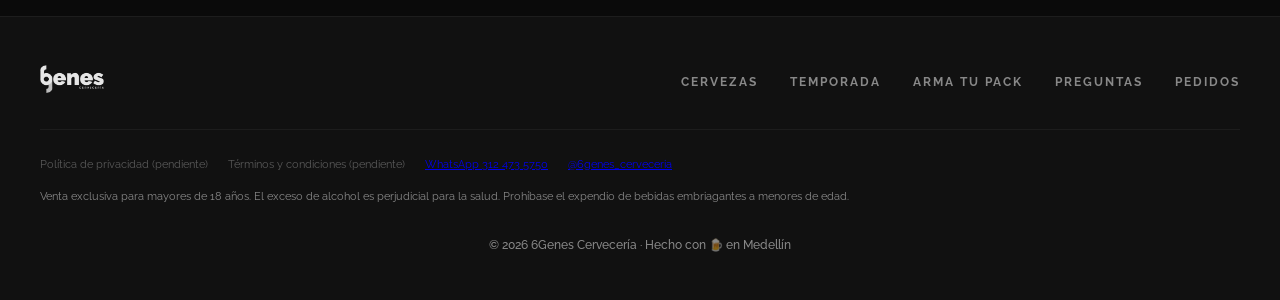
==== commit c71d2c67: "cambio de numeros telefonicos" ====
--- a/index.html
+++ b/index.html
@@ -71,7 +71,7 @@
     <li><a href="#temporada">Temporada</a></li>
     <li><a href="#pack">Arma tu pack</a></li>
     <li><a href="#faq">Preguntas</a></li>
-    <li><a href="https://wa.me/573506267136?text=Hola%206Genes%2C%20quiero%20hacer%20un%20pedido" target="_blank" rel="noopener" class="nav-cta" data-cta="nav">Pedir ahora</a></li>
+    <li><a href="https://wa.me/573124735750?text=Hola%206Genes%2C%20quiero%20hacer%20un%20pedido" target="_blank" rel="noopener" class="nav-cta" data-cta="nav">Pedir ahora</a></li>
   </ul>
   <button class="hamburger" id="hamburger" aria-label="Menú">
     <span></span><span></span><span></span>
@@ -530,7 +530,7 @@
           El tamaño para conocer la casa: cuatro estilos distintos, o cuatro de la misma
           si ya sabes cuál es tuya.
         </p>
-        <a href="https://wa.me/573506267136?text=Hola%206Genes%2C%20quiero%20comprar%20un%20four%20pack%20(4%20botellas)"
+        <a href="https://wa.me/573124735750?text=Hola%206Genes%2C%20quiero%20comprar%20un%20four%20pack%20(4%20botellas)"
            class="btn btn-primary pack-buy" target="_blank" rel="noopener" data-cta="pack_four">Comprar four pack</a>
       </div>
 
@@ -546,7 +546,7 @@
           Seis botellas, seis estilos si quieres: la línea completa más La Diabla,
           al precio más bajo por unidad.
         </p>
-        <a href="https://wa.me/573506267136?text=Hola%206Genes%2C%20quiero%20comprar%20un%20six%20pack%20(6%20botellas)"
+        <a href="https://wa.me/573124735750?text=Hola%206Genes%2C%20quiero%20comprar%20un%20six%20pack%20(6%20botellas)"
            class="btn btn-primary pack-buy" target="_blank" rel="noopener" data-cta="pack_six">Comprar six pack</a>
       </div>
     </div>
@@ -608,7 +608,7 @@
     </p>
 
     <div class="pack-cta">
-      <a href="https://wa.me/573506267136?text=Hola%206Genes%2C%20quiero%20armar%20un%20pack"
+      <a href="https://wa.me/573124735750?text=Hola%206Genes%2C%20quiero%20armar%20un%20pack"
          class="btn btn-primary" target="_blank" rel="noopener" data-cta="oferta">Armar mi pack por WhatsApp</a>
       <p class="form-nota" style="text-align:left; margin-top:1rem;">
         Nos escribes, te confirmamos disponibilidad y coordinamos la entrega. Sin formularios largos.
@@ -751,13 +751,13 @@
     <p class="desc">Escríbenos por WhatsApp o por DM en Instagram. Atendemos pedidos y resolvemos todas tus dudas.</p>
 
     <div class="contact-row">
-      <a href="https://wa.me/573506267136?text=Hola%206Genes%2C%20quiero%20hacer%20un%20pedido"
+      <a href="https://wa.me/573124735750?text=Hola%206Genes%2C%20quiero%20hacer%20un%20pedido"
          target="_blank" rel="noopener" class="contact-card reveal" data-cta="final">
         <div class="contact-icon wa-icon">
           <svg viewBox="0 0 24 24" fill="#25D366"><path d="M17.472 14.382c-.297-.149-1.758-.867-2.03-.967-.273-.099-.471-.148-.67.15-.197.297-.767.966-.94 1.164-.173.199-.347.223-.644.075-.297-.15-1.255-.463-2.39-1.475-.883-.788-1.48-1.761-1.653-2.059-.173-.297-.018-.458.13-.606.134-.133.298-.347.446-.52.149-.174.198-.298.298-.497.099-.198.05-.371-.025-.52-.075-.149-.669-1.612-.916-2.207-.242-.579-.487-.5-.669-.51-.173-.008-.371-.01-.57-.01-.198 0-.52.074-.792.372-.272.297-1.04 1.016-1.04 2.479 0 1.462 1.065 2.875 1.213 3.074.149.198 2.096 3.2 5.077 4.487.709.306 1.262.489 1.694.625.712.227 1.36.195 1.871.118.571-.085 1.758-.719 2.006-1.413.248-.694.248-1.289.173-1.413-.074-.124-.272-.198-.57-.347m-5.421 7.403h-.004a9.87 9.87 0 01-5.031-1.378l-.361-.214-3.741.982.998-3.648-.235-.374a9.86 9.86 0 01-1.51-5.26c.001-5.45 4.436-9.884 9.888-9.884 2.64 0 5.122 1.03 6.988 2.898a9.825 9.825 0 012.893 6.994c-.003 5.45-4.437 9.884-9.885 9.884m8.413-18.297A11.815 11.815 0 0012.05 0C5.495 0 .16 5.335.157 11.892c0 2.096.547 4.142 1.588 5.945L.057 24l6.305-1.654a11.882 11.882 0 005.683 1.448h.005c6.554 0 11.89-5.335 11.893-11.893a11.821 11.821 0 00-3.48-8.413z"/></svg>
         </div>
         <h3>WhatsApp</h3>
-        <p>350 626 7136<br>Respuesta rápida</p>
+        <p>312 473 5750<br>Respuesta rápida</p>
       </a>
 
       <a href="https://www.instagram.com/6genes_cerveceria/" target="_blank" rel="noopener" class="contact-card reveal" data-cta="final_instagram">
@@ -835,7 +835,7 @@
         <div class="form-msg ok" id="form-ok" role="status"></div>
         <div class="form-msg fail" id="form-fail" role="alert">
           No pudimos enviar el formulario. Escríbenos directo por
-          <a href="https://wa.me/573506267136" target="_blank" rel="noopener">WhatsApp al 350 626 7136</a>.
+          <a href="https://wa.me/573124735750" target="_blank" rel="noopener">WhatsApp al 312 473 5750</a>.
         </div>
       </form>
     </div>
@@ -872,7 +872,7 @@
       <div class="footer-legal-links">
         <span class="footer-pendiente" title="Pendiente de redactar y publicar">Política de privacidad (pendiente)</span>
         <span class="footer-pendiente" title="Pendiente de redactar y publicar">Términos y condiciones (pendiente)</span>
-        <a href="https://wa.me/573506267136" target="_blank" rel="noopener">WhatsApp 350 626 7136</a>
+        <a href="https://wa.me/573124735750" target="_blank" rel="noopener">WhatsApp 312 473 5750</a>
         <a href="https://www.instagram.com/6genes_cerveceria/" target="_blank" rel="noopener">@6genes_cerveceria</a>
       </div>
       <p>
@@ -886,7 +886,7 @@
 </footer>
 
 <!-- ── WA FLOAT ── -->
-<a href="https://wa.me/573506267136?text=Hola%206Genes%2C%20quiero%20hacer%20un%20pedido"
+<a href="https://wa.me/573124735750?text=Hola%206Genes%2C%20quiero%20hacer%20un%20pedido"
    class="wa-float" target="_blank" rel="noopener" aria-label="Escribirnos por WhatsApp" data-cta="sticky">
   <svg viewBox="0 0 24 24" fill="white"><path d="M17.472 14.382c-.297-.149-1.758-.867-2.03-.967-.273-.099-.471-.148-.67.15-.197.297-.767.966-.94 1.164-.173.199-.347.223-.644.075-.297-.15-1.255-.463-2.39-1.475-.883-.788-1.48-1.761-1.653-2.059-.173-.297-.018-.458.13-.606.134-.133.298-.347.446-.52.149-.174.198-.298.298-.497.099-.198.05-.371-.025-.52-.075-.149-.669-1.612-.916-2.207-.242-.579-.487-.5-.669-.51-.173-.008-.371-.01-.57-.01-.198 0-.52.074-.792.372-.272.297-1.04 1.016-1.04 2.479 0 1.462 1.065 2.875 1.213 3.074.149.198 2.096 3.2 5.077 4.487.709.306 1.262.489 1.694.625.712.227 1.36.195 1.871.118.571-.085 1.758-.719 2.006-1.413.248-.694.248-1.289.173-1.413-.074-.124-.272-.198-.57-.347m-5.421 7.403h-.004a9.87 9.87 0 01-5.031-1.378l-.361-.214-3.741.982.998-3.648-.235-.374a9.86 9.86 0 01-1.51-5.26c.001-5.45 4.436-9.884 9.888-9.884 2.64 0 5.122 1.03 6.988 2.898a9.825 9.825 0 012.893 6.994c-.003 5.45-4.437 9.884-9.885 9.884m8.413-18.297A11.815 11.815 0 0012.05 0C5.495 0 .16 5.335.157 11.892c0 2.096.547 4.142 1.588 5.945L.057 24l6.305-1.654a11.882 11.882 0 005.683 1.448h.005c6.554 0 11.89-5.335 11.893-11.893a11.821 11.821 0 00-3.48-8.413z"/></svg>
 </a>
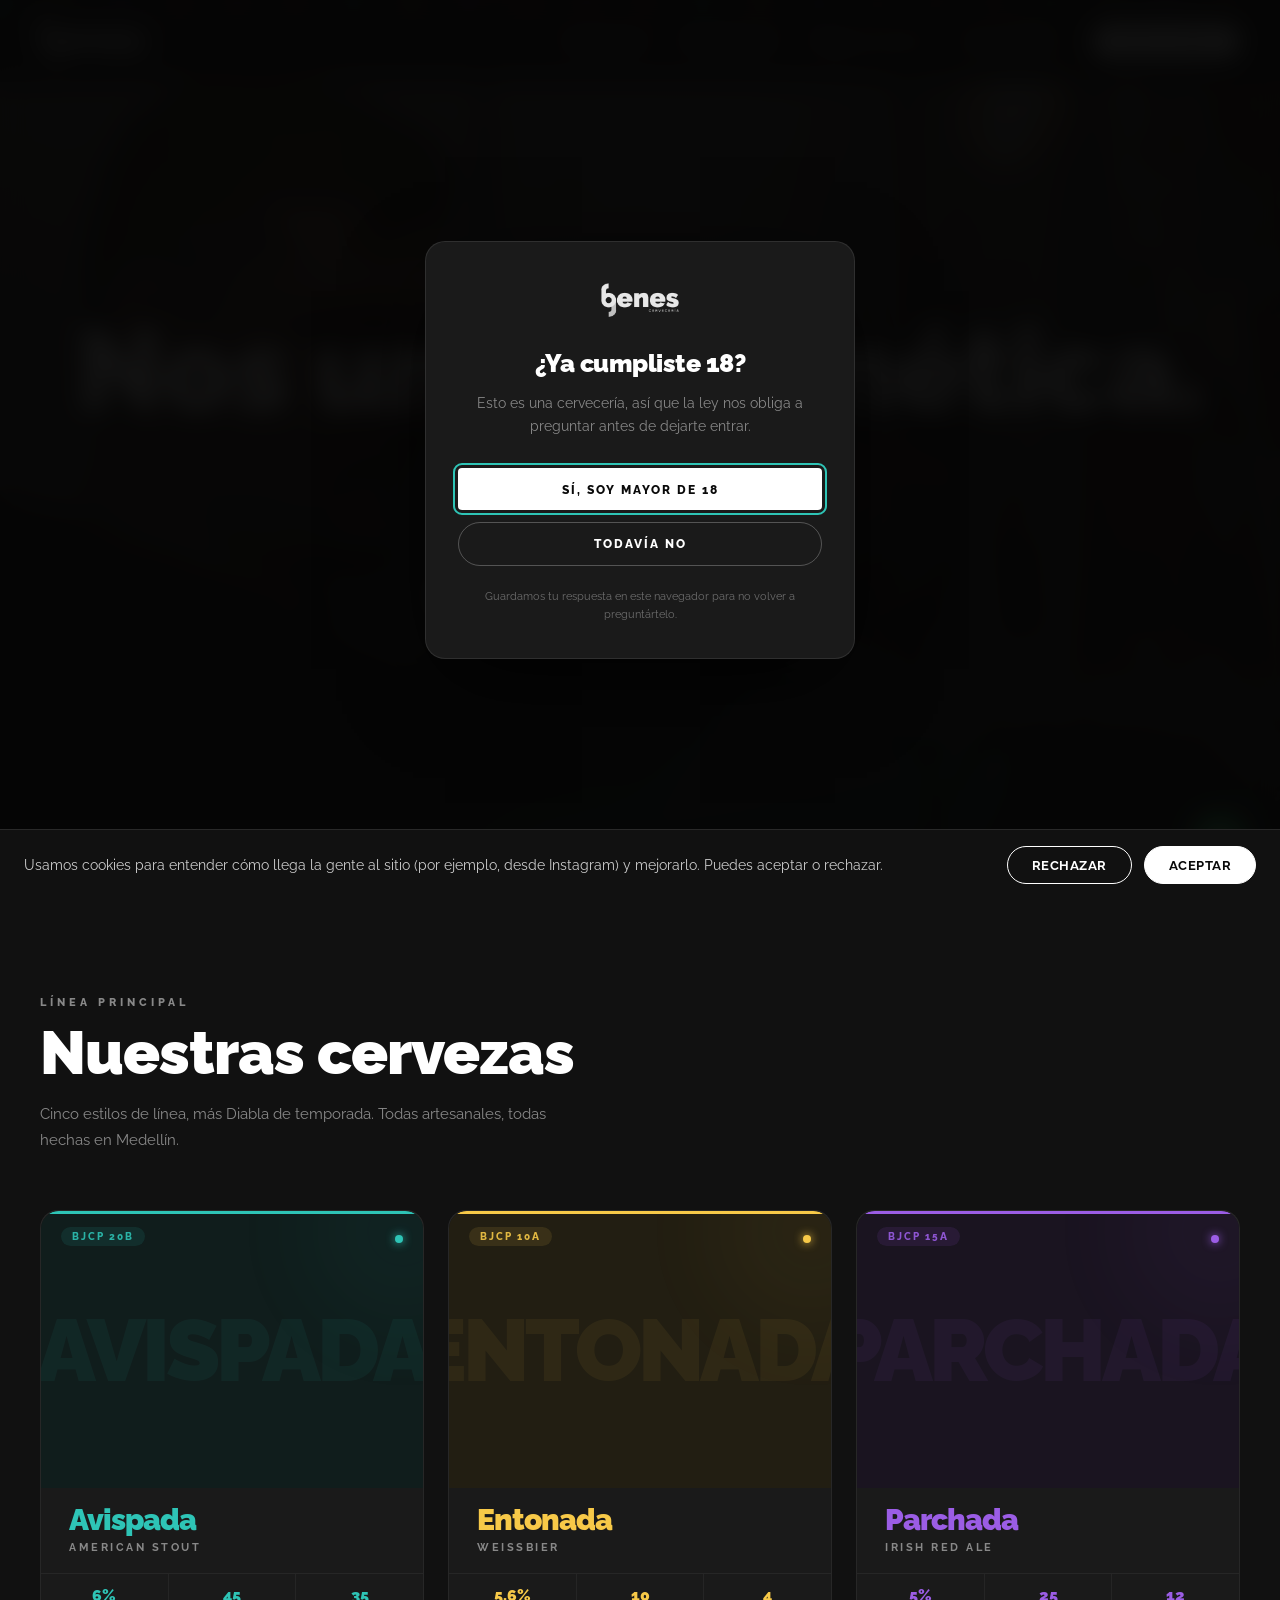
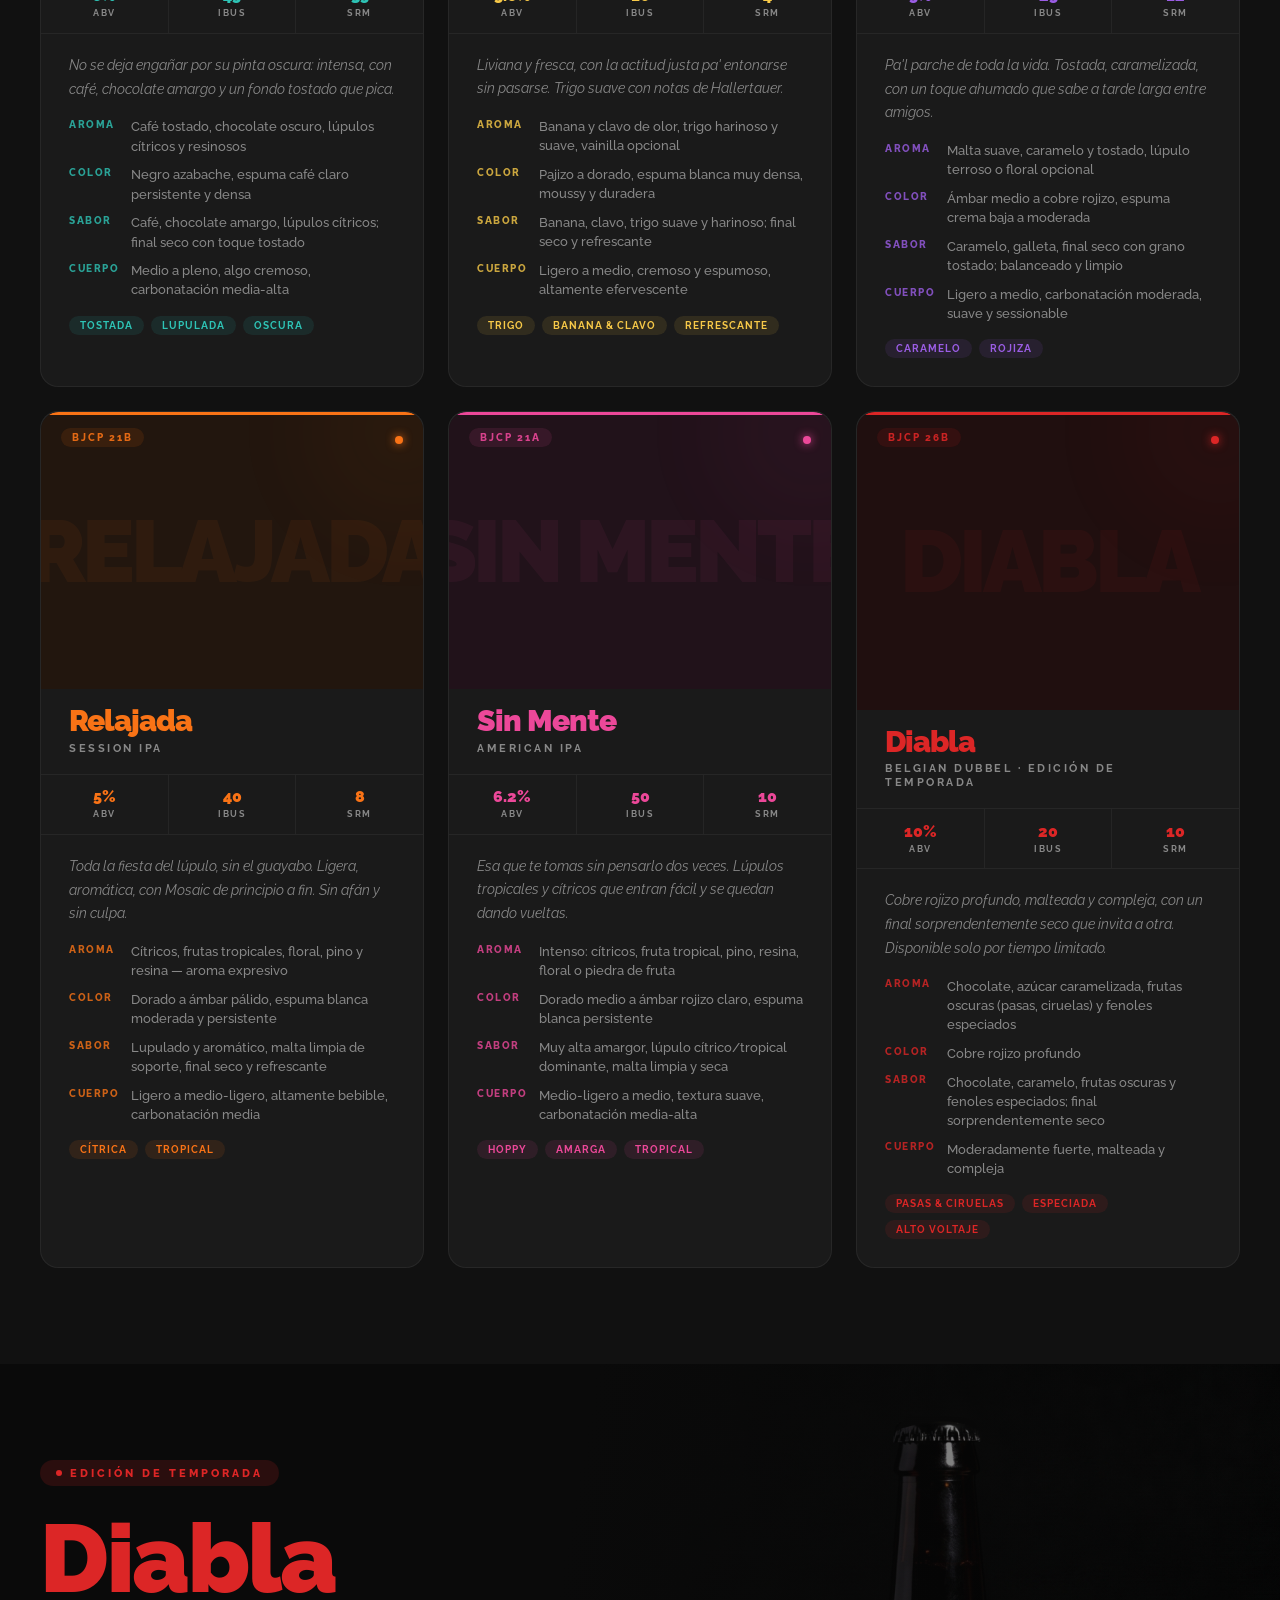
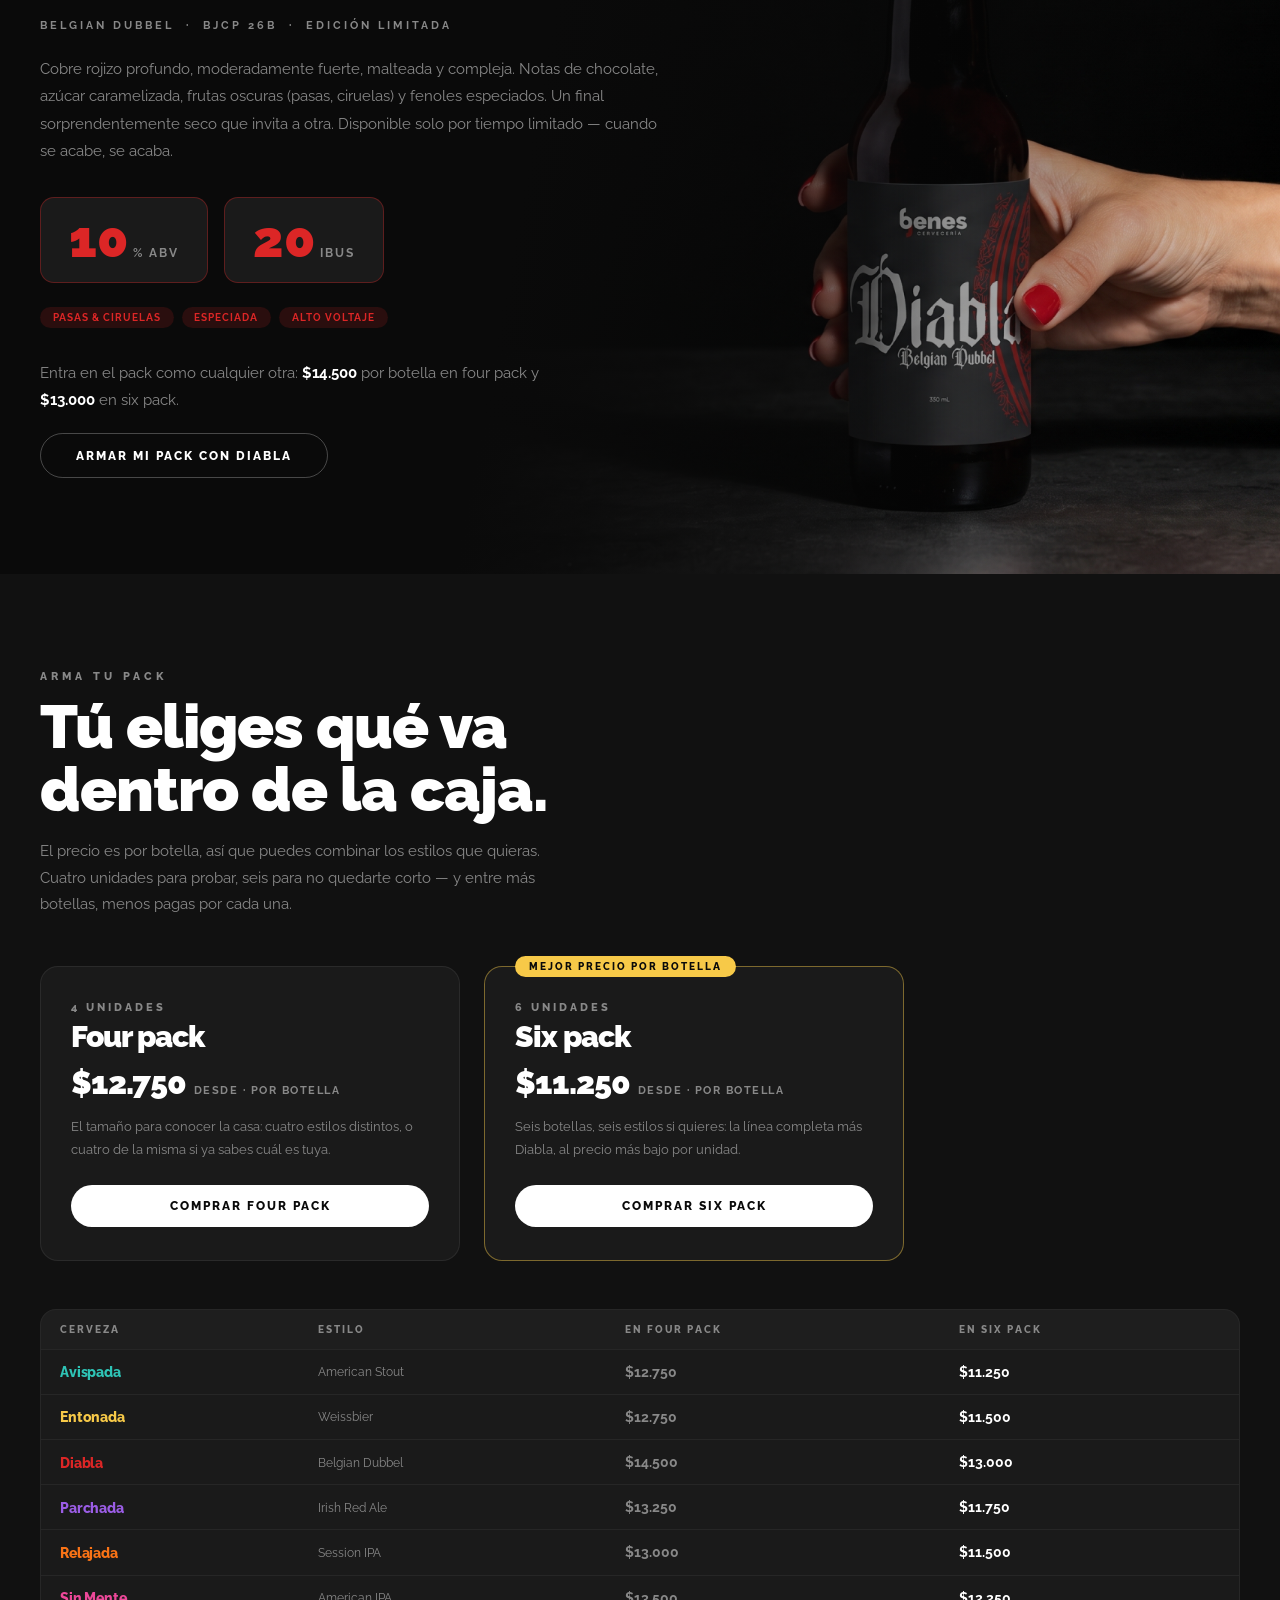
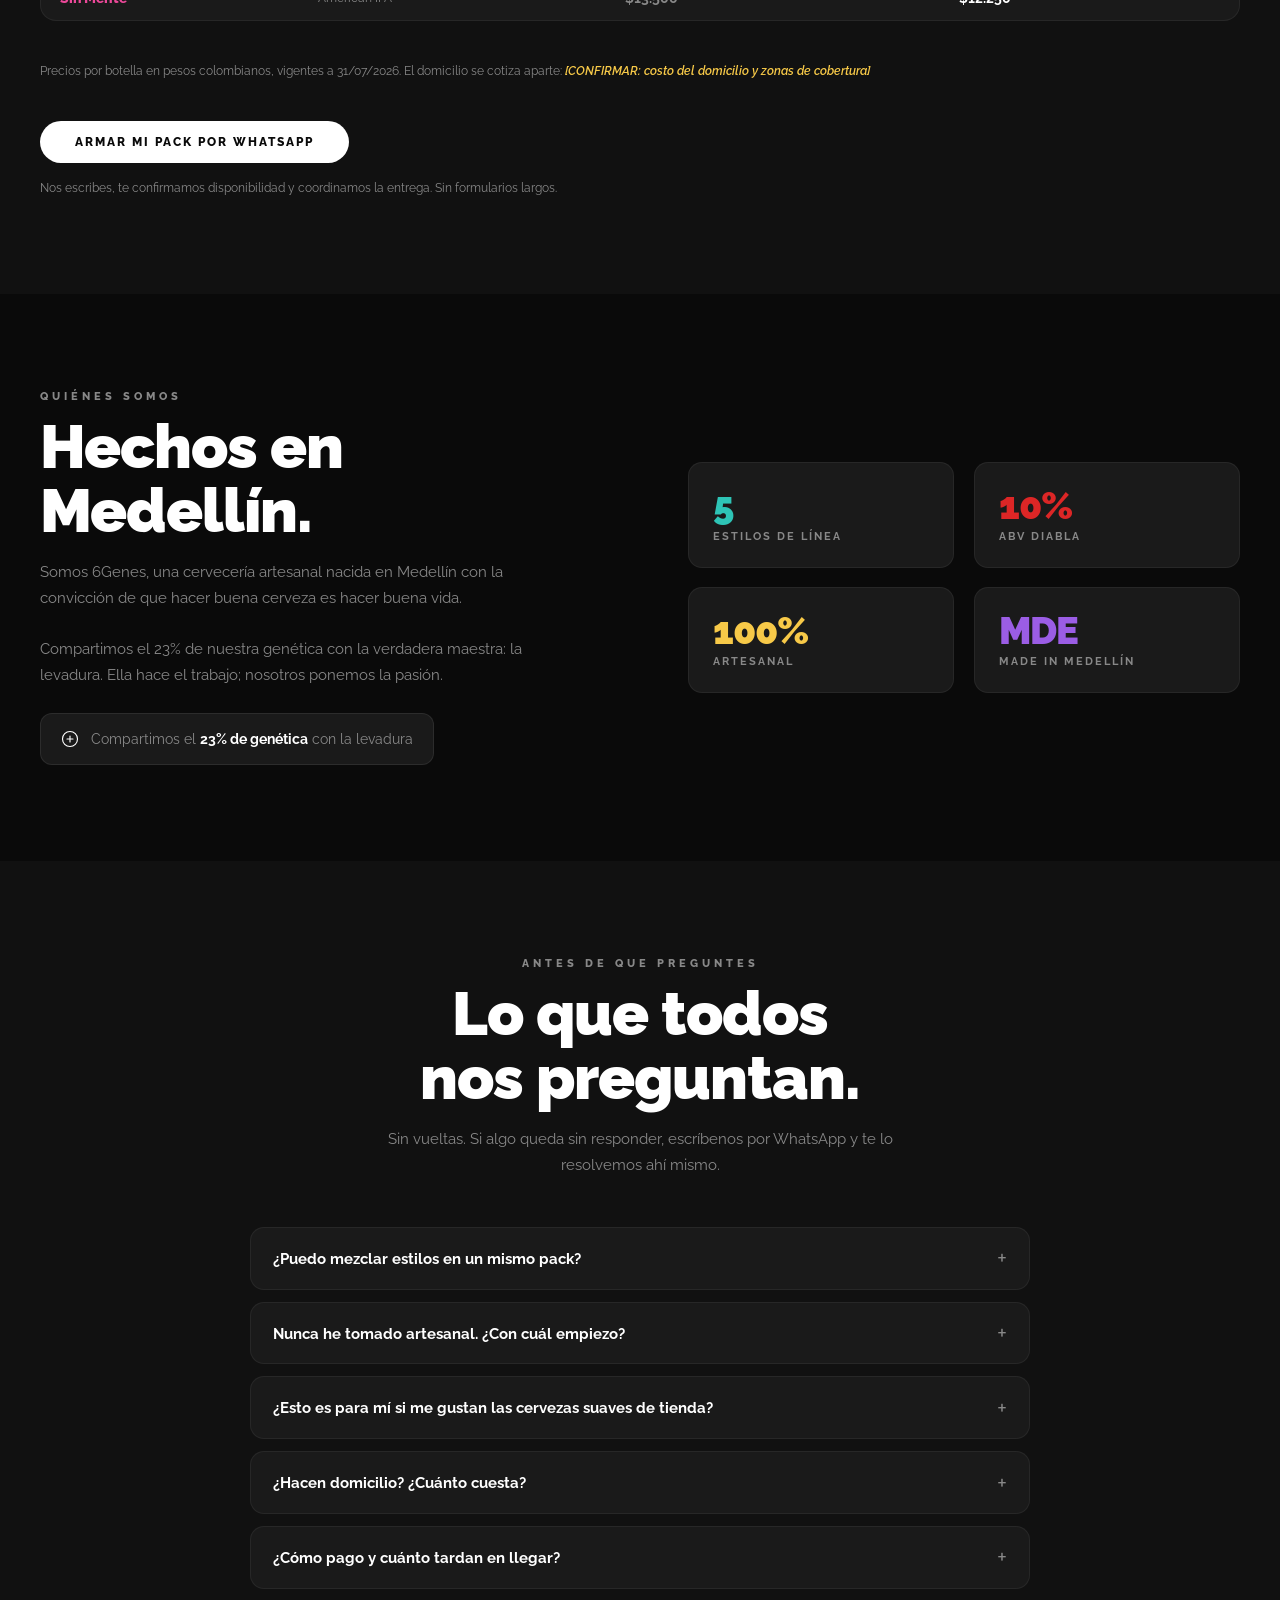
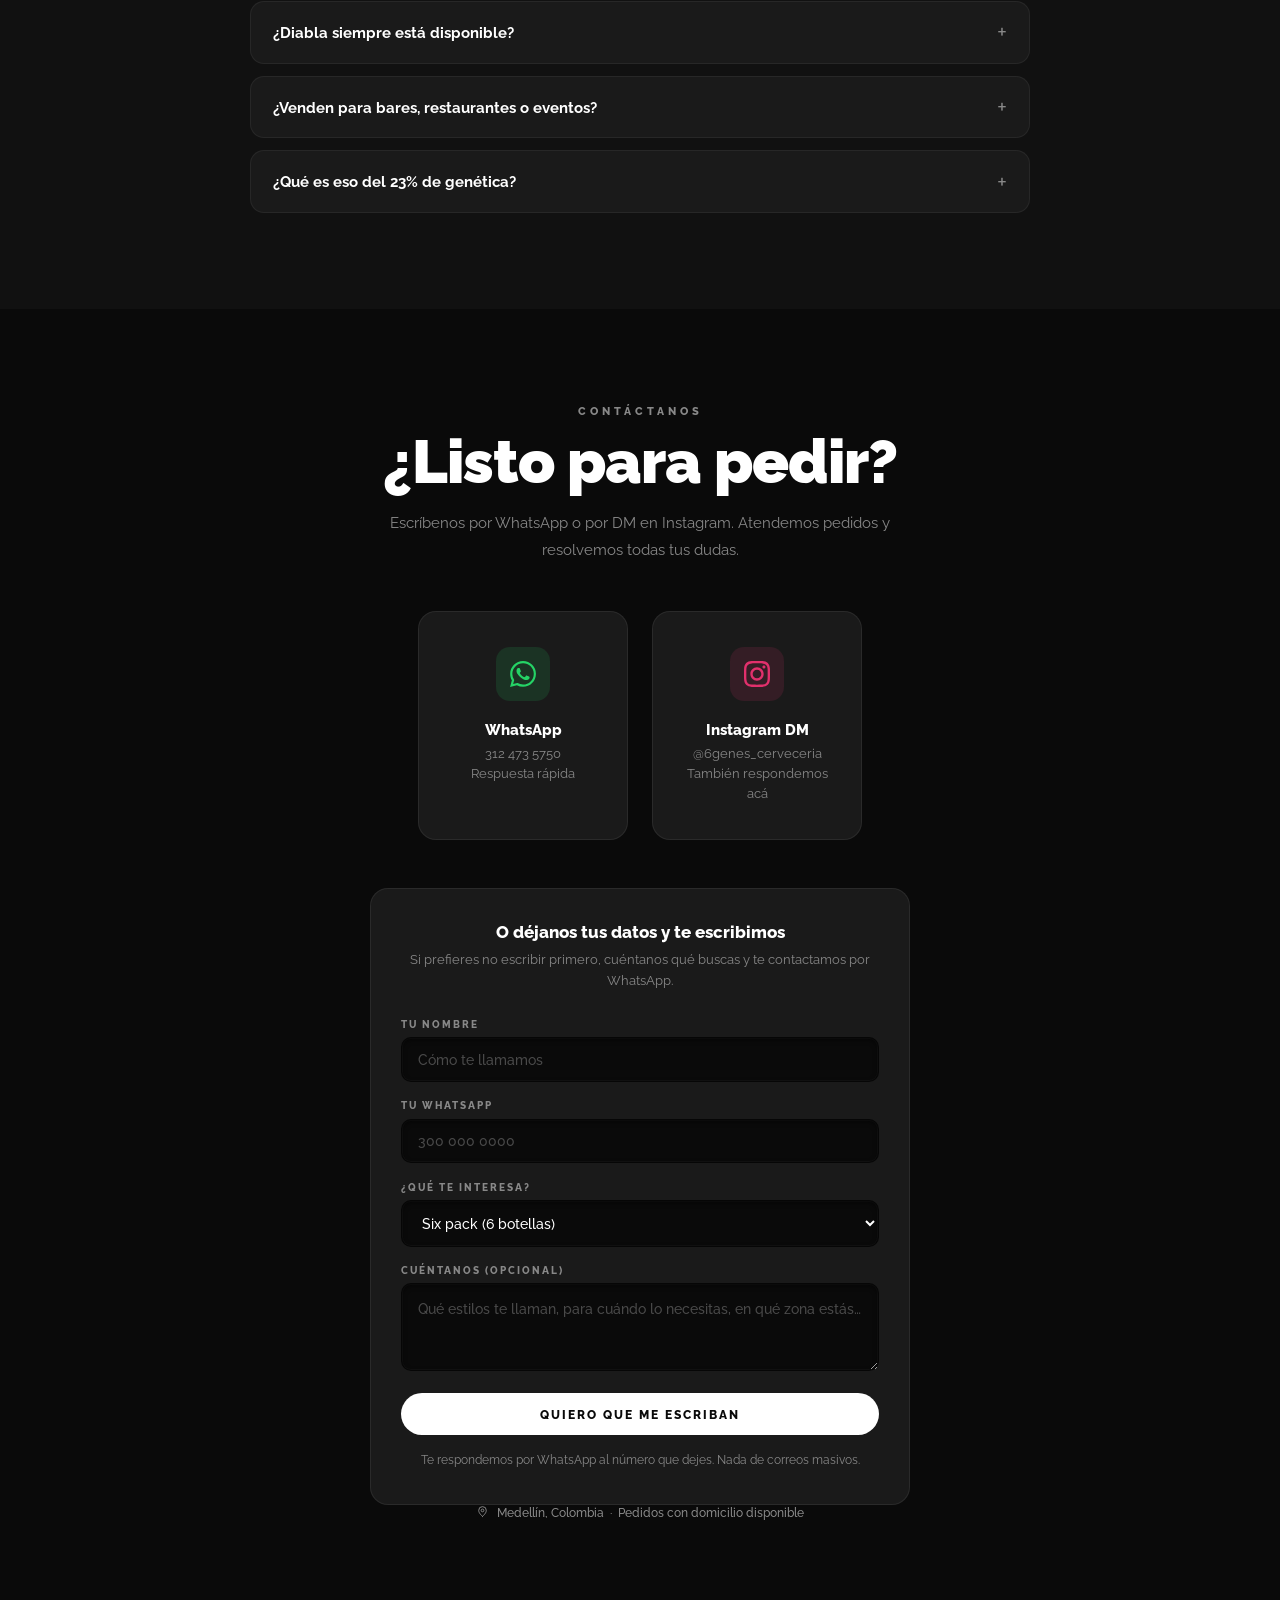
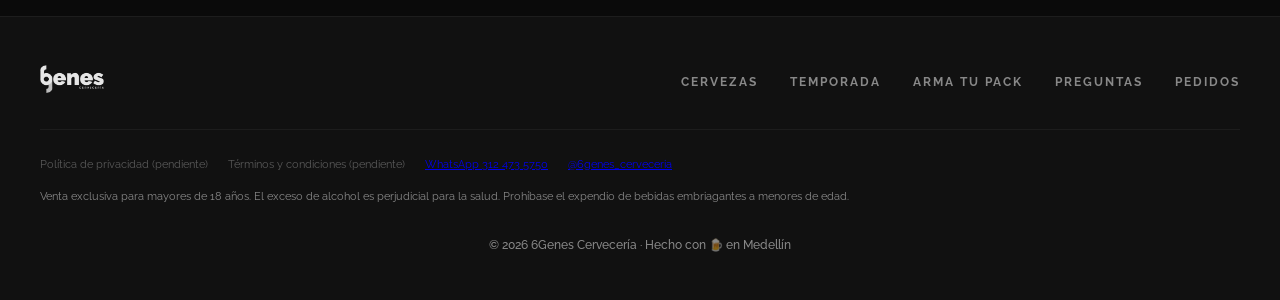
==== commit c82e27a0: "se le coloca SRM de 10 a Diabla, se cambian todos los nombres de La Diabla a Diabla" ====
--- a/index.html
+++ b/index.html
@@ -5,12 +5,12 @@
   <meta name="viewport" content="width=device-width, initial-scale=1.0">
 
   <title>6Genes Cervecería Artesanal | Arma tu pack · Medellín</title>
-  <meta name="description" content="Cerveza artesanal hecha en Medellín. Cinco estilos de línea más La Diabla de temporada. Arma tu four pack o six pack mezclando los estilos que quieras y pide por WhatsApp.">
+  <meta name="description" content="Cerveza artesanal hecha en Medellín. Cinco estilos de línea más Diabla de temporada. Arma tu four pack o six pack mezclando los estilos que quieras y pide por WhatsApp.">
   <link rel="canonical" href="https://6genes.com/">
   <meta property="og:type" content="website">
   <meta property="og:site_name" content="6Genes Cervecería">
   <meta property="og:title" content="6Genes Cervecería Artesanal · Medellín">
-  <meta property="og:description" content="Cinco estilos de línea más La Diabla de temporada. Arma tu pack mezclando los estilos que quieras.">
+  <meta property="og:description" content="Cinco estilos de línea más Diabla de temporada. Arma tu pack mezclando los estilos que quieras.">
   <meta property="og:url" content="https://6genes.com/">
   <meta property="og:image" content="https://6genes.com/og-image.jpg">
   <meta property="og:locale" content="es_CO">
@@ -118,7 +118,7 @@
     <div class="cervezas-head">
       <p class="label">Línea principal</p>
       <h2 class="title">Nuestras cervezas</h2>
-      <p class="desc">Cinco estilos de línea, más La Diabla de temporada. Todas artesanales, todas hechas en Medellín.</p>
+      <p class="desc">Cinco estilos de línea, más Diabla de temporada. Todas artesanales, todas hechas en Medellín.</p>
     </div>
 
     <div class="beers-grid">
@@ -401,18 +401,18 @@
         </div>
       </div>
 
-      <!-- LA DIABLA · Belgian Dubbel BJCP 26B · edición de temporada -->
+      <!-- DIABLA · Belgian Dubbel BJCP 26B · edición de temporada -->
       <div class="beer-card reveal" style="--accent: var(--diabla)">
         <div class="beer-visual">
-          <div class="beer-visual-bg">La Diabla</div>
-          <img src="assets/images/diabla-etiqueta.webp" alt="Etiqueta de la cerveza La Diabla" class="beer-label-img" width="600" height="337" loading="lazy" decoding="async">
+          <div class="beer-visual-bg">Diabla</div>
+          <img src="assets/images/diabla-etiqueta.webp" alt="Etiqueta de la cerveza Diabla" class="beer-label-img" width="600" height="337" loading="lazy" decoding="async">
           <div class="beer-visual-top">
             <span class="beer-bjcp">BJCP 26B</span>
             <div class="beer-dot"></div>
           </div>
         </div>
         <div class="beer-header">
-          <div class="beer-name">La Diabla</div>
+          <div class="beer-name">Diabla</div>
           <div class="beer-style-name">Belgian Dubbel · Edición de temporada</div>
         </div>
         <div class="beer-stats">
@@ -425,7 +425,7 @@
             <div class="stat-key">IBUs</div>
           </div>
           <div class="beer-stat">
-            <div class="stat-val pendiente" title="Pendiente de confirmar">—</div>
+            <div class="stat-val">10</div>
             <div class="stat-key">SRM</div>
           </div>
         </div>
@@ -462,14 +462,14 @@
 </section>
 
 <!-- ── TEMPORADA ──
-     La etiqueta de La Diabla es el fondo de toda la sección (no una imagen
+     La etiqueta de Diabla es el fondo de toda la sección (no una imagen
      aparte al lado del texto): el degradado en #temporada::before la funde
      con el texto para que se lean como una sola pieza. -->
 <section id="temporada" data-seccion="temporada">
   <div class="container">
     <div class="temporada-content reveal">
       <div class="season-badge">Edición de temporada</div>
-      <h2 class="season-title">La Diabla</h2>
+      <h2 class="season-title">Diabla</h2>
       <p class="season-style">Belgian Dubbel &nbsp;·&nbsp; BJCP 26B &nbsp;·&nbsp; Edición limitada</p>
       <p class="season-desc">
         Cobre rojizo profundo, moderadamente fuerte, malteada y compleja. Notas de chocolate, azúcar caramelizada, frutas oscuras (pasas, ciruelas) y fenoles especiados. Un final sorprendentemente seco que invita a otra. Disponible solo por tiempo limitado — cuando se acabe, se acaba.
@@ -495,7 +495,7 @@
         en four pack y <strong style="color:var(--text)">$13.000</strong> en six pack.
       </p>
 
-      <a href="#pack" class="btn btn-outline" style="margin-top:1.25rem;" data-cta="temporada">Armar mi pack con La Diabla</a>
+      <a href="#pack" class="btn btn-outline" style="margin-top:1.25rem;" data-cta="temporada">Armar mi pack con Diabla</a>
     </div>
   </div>
 </section>
@@ -543,7 +543,7 @@
           <span class="pack-price-unit">desde · por botella</span>
         </div>
         <p class="pack-note">
-          Seis botellas, seis estilos si quieres: la línea completa más La Diabla,
+          Seis botellas, seis estilos si quieres: la línea completa más Diabla,
           al precio más bajo por unidad.
         </p>
         <a href="https://wa.me/573124735750?text=Hola%206Genes%2C%20quiero%20comprar%20un%20six%20pack%20(6%20botellas)"
@@ -575,7 +575,7 @@
             <td class="p-precio destacado">$11.500</td>
           </tr>
           <tr style="--fila: var(--diabla)">
-            <td class="p-cerveza">La Diabla</td>
+            <td class="p-cerveza">Diabla</td>
             <td class="p-estilo">Belgian Dubbel</td>
             <td class="p-precio">$14.500</td>
             <td class="p-precio destacado">$13.000</td>
@@ -641,7 +641,7 @@
         </div>
         <div class="stat">
           <div class="stat-num" style="color:var(--diabla)" data-count="10" data-suffix="%">0%</div>
-          <div class="stat-lbl">ABV La Diabla</div>
+          <div class="stat-lbl">ABV Diabla</div>
         </div>
         <div class="stat">
           <div class="stat-num" style="color:var(--entonada)" data-count="100" data-suffix="%">0%</div>
@@ -694,7 +694,7 @@
         <div class="faq-body">
           Con franqueza: ninguna de las seis es una lager liviana y neutra. Todas tienen carácter marcado,
           y eso es a propósito. La que más se acerca a algo fácil de tomar es <strong>Entonada</strong>.
-          Y si vas a manejar, <strong>La Diabla</strong> (10% ABV) no es tu cerveza de esta noche.
+          Y si vas a manejar, <strong>Diabla</strong> (10% ABV) no es tu cerveza de esta noche.
         </div>
       </details>
 
@@ -715,7 +715,7 @@
       </details>
 
       <details class="faq-item reveal">
-        <summary>¿La Diabla siempre está disponible?</summary>
+        <summary>¿Diabla siempre está disponible?</summary>
         <div class="faq-body">
           Es una edición de temporada: cuando se acaba, se acaba. Si te interesa, pregúntanos por stock
           antes de armar el pack.
--- a/css/styles.css
+++ b/css/styles.css
@@ -591,14 +591,14 @@
     }
 
     /* ─── TEMPORADA ─── */
-    /* La etiqueta de La Diabla es el fondo de la sección: el degradado la
+    /* La etiqueta de Diabla es el fondo de la sección: el degradado la
        funde con el texto en vez de dejarla como una foto aparte al lado. */
     #temporada {
       position: relative;
       min-height: 680px;
       display: flex;
       align-items: center;
-      background: url(../assets/images/diabla-banner.webp) center/cover no-repeat;
+      background: url(../assets/images/diabla-banner-v2.png) center/cover no-repeat;
       overflow: hidden;
     }
 
